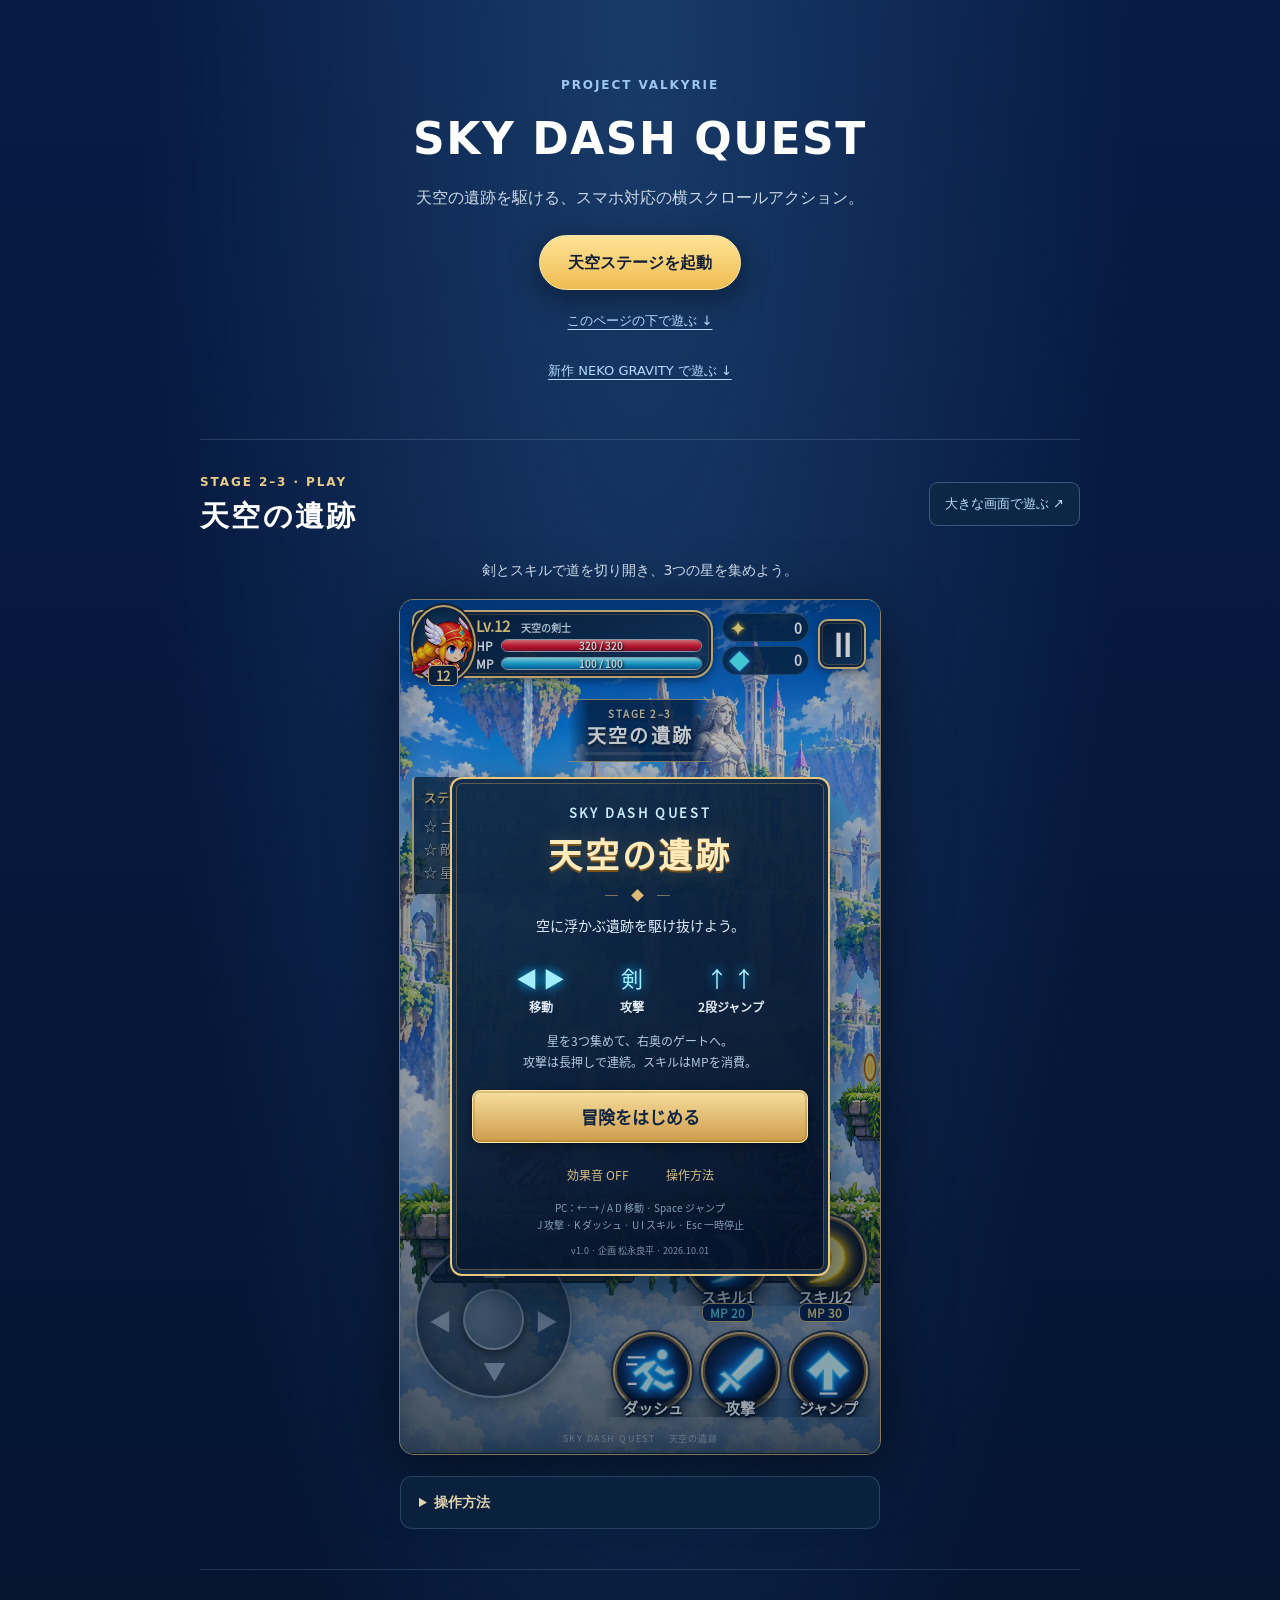
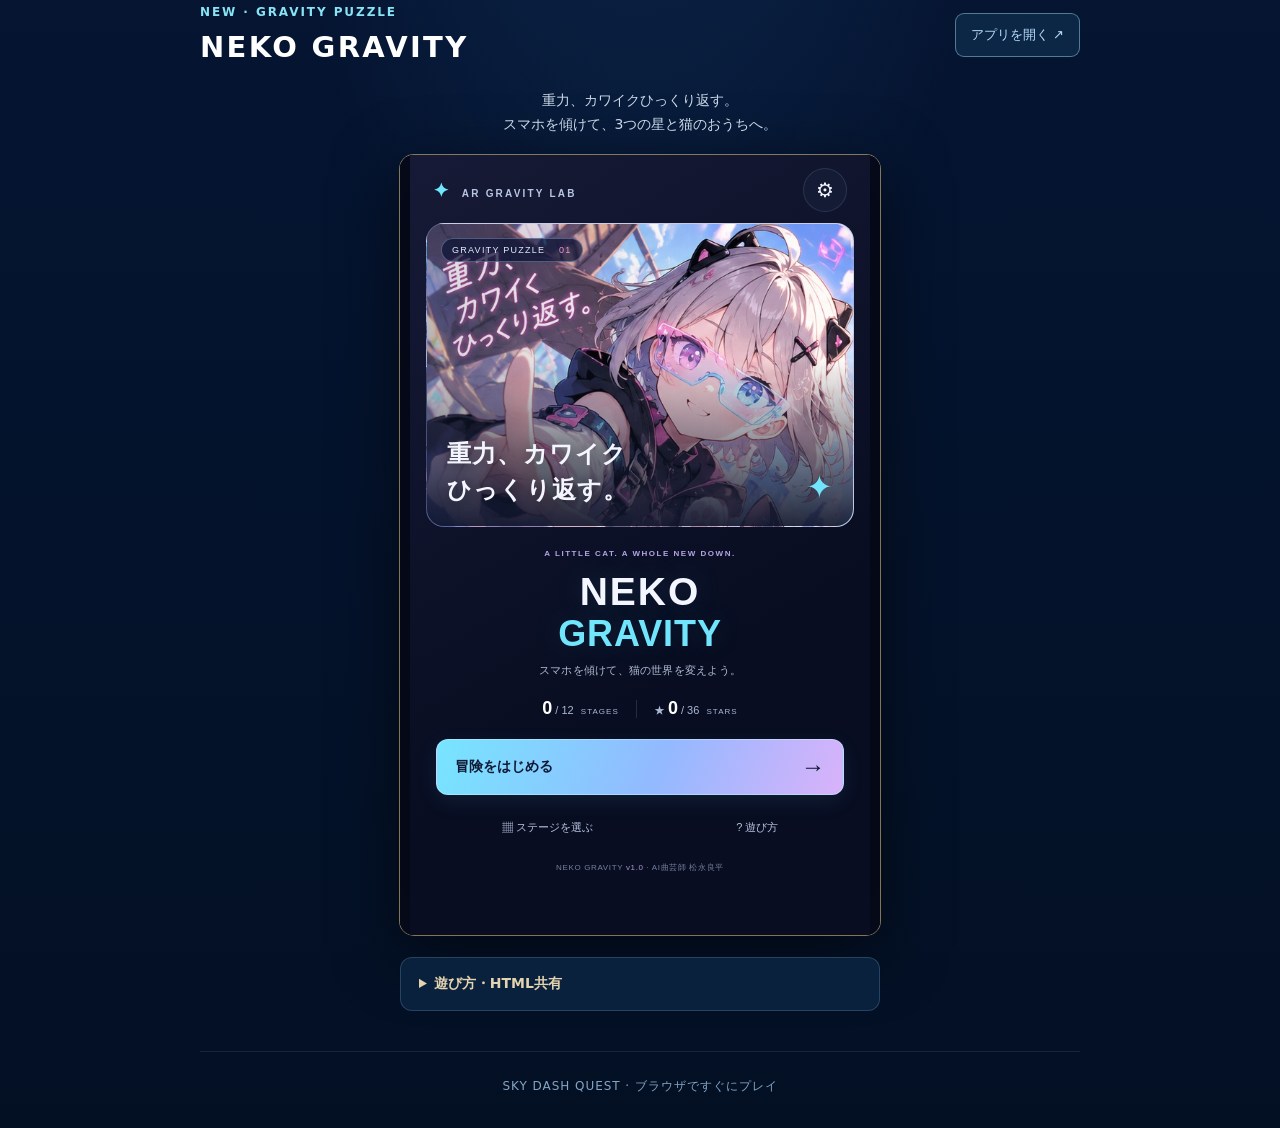
==== index.html @ 2104af35 "Add NEKO GRAVITY mobile puzzle and shareable HTML below Sky Dash Quest" ====
<!doctype html>
<html lang="ja">
<head>
<meta charset="utf-8">
<meta name="viewport" content="width=device-width,initial-scale=1">
<meta name="theme-color" content="#071b45">
<meta name="description" content="天空の遺跡を駆ける、スマホ対応の横スクロールアクション。ページの下でそのまま遊べます。">
<title>Project Valkyrie — SKY DASH QUEST / NEKO GRAVITY</title>
<style>
:root{color-scheme:dark;font-family:system-ui,-apple-system,"Noto Sans JP",sans-serif;color:#fff;background:#031024}
*{box-sizing:border-box}
html{scroll-padding-top:24px}
body{margin:0;min-width:280px;background:radial-gradient(ellipse at 50% 0,#183b68 0,transparent 55%),linear-gradient(#071b45,#031024);line-height:1.7}
main{max-width:920px;margin:0 auto;padding:0 20px}
.intro{text-align:center;max-width:600px;margin:0 auto;padding:70px 0 48px}
small,.eyebrow{color:#9ec7ef;letter-spacing:.16em;font-size:12px;font-weight:700}
h1{font-size:clamp(30px,6vw,44px);line-height:1.2;margin:16px 0 18px;letter-spacing:.035em}
p{color:#cbd9e8;margin:0 0 24px}
.intro p{text-wrap:balance}
a{color:#b8dcff;text-underline-offset:4px}
a:focus-visible,summary:focus-visible{outline:3px solid #fff;outline-offset:5px}
.b{display:inline-flex;align-items:center;justify-content:center;min-height:52px;padding:13px 28px;border:1px solid #ffe6a2;border-radius:999px;background:linear-gradient(#ffe398,#efbc51);color:#111e35;text-decoration:none;font-weight:900;box-shadow:0 8px 30px #0006}
.b:hover{filter:brightness(1.08)}
.sub{display:block;width:fit-content;margin:12px auto 0;padding:8px;font-size:13px}
.play-section{border-top:1px solid #819fbd40;padding:32px 0 40px;scroll-margin-top:12px}
.section-head{display:flex;align-items:center;justify-content:space-between;gap:20px;margin-bottom:22px}
.section-head .eyebrow{margin:0 0 4px;color:#eacb86}
h2{margin:0;font-size:clamp(23px,4vw,29px);letter-spacing:.08em;line-height:1.4}
.open-game{display:inline-flex;align-items:center;justify-content:center;min-height:44px;padding:9px 15px;border:1px solid #739abd70;border-radius:9px;font-size:13px;text-decoration:none;white-space:nowrap;background:#0c2746}
.open-game:hover{background:#153659}
.play-note{font-size:14px;text-align:center;margin-bottom:18px}
.game-frame{width:min(100%,480px);aspect-ratio:9/16;margin:0 auto;overflow:hidden;border-radius:14px;box-shadow:0 0 0 1px #d2b77a9e,0 16px 65px #0008;background:#031529}
iframe{display:block;border:0;width:100%;height:100%}
.instructions{max-width:480px;margin:22px auto 0;border:1px solid #587b9b60;border-radius:12px;background:#0a213d}
summary{padding:14px 18px;cursor:pointer;font-weight:700;font-size:14px;color:#e3d3af}
.instructions dl{margin:0;padding:0 18px 16px;display:grid;grid-template-columns:80px 1fr;gap:9px 12px;font-size:13px}
.instructions dt{color:#e4edf7;font-weight:700}
.instructions dd{margin:0;color:#b7cce2}
footer{text-align:center;border-top:1px solid #819fbd26;padding:24px 0 32px;color:#86a5c3;font-size:12px;letter-spacing:.08em}
@media(max-width:480px){main{padding:0 16px}.intro{padding:46px 0 34px}.intro p{font-size:14px}.section-head{gap:12px;align-items:flex-start}.open-game{font-size:12px;padding:8px 10px}.play-note{font-size:12px}.play-section{padding-top:26px}.game-frame{border-radius:10px}}
@media(orientation:landscape) and (max-height:600px) and (min-width:600px){.game-frame{width:min(100%,calc((100svh - 32px)*16/9));aspect-ratio:16/9}}
.neko-frame{height:780px;aspect-ratio:auto}.neko-link{background:linear-gradient(110deg,#8de8fa,#dab4f1);border-color:#d2d0f6;color:#10283a}.neko-note{max-width:500px;margin:0 auto 18px;text-align:center;font-size:14px}.neko-section .eyebrow{color:#88e4f4}.neko-section .open-game{border-color:#9acfda80}
</style>
</head>
<body>
<main>
  <header class="intro">
    <small>PROJECT VALKYRIE</small>
    <h1>SKY DASH QUEST</h1>
    <p>天空の遺跡を駆ける、スマホ対応の横スクロールアクション。</p>
    <a class="b" href="./sky-dash-quest/">天空ステージを起動</a>
    <a class="sub" href="#tenku-game">このページの下で遊ぶ ↓</a>
    <a class="sub" href="#neko-gravity">新作 NEKO GRAVITY で遊ぶ ↓</a>
  </header>

  <section class="play-section" id="tenku-game" aria-labelledby="stage-title">
    <div class="section-head">
      <div><p class="eyebrow">STAGE 2–3 · PLAY</p><h2 id="stage-title">天空の遺跡</h2></div>
      <a class="open-game" href="./game.html">大きな画面で遊ぶ ↗</a>
    </div>
    <p class="play-note">剣とスキルで道を切り開き、3つの星を集めよう。</p>
    <div class="game-frame">
      <iframe src="./game.html" title="SKY DASH QUEST 天空の遺跡 — ゲーム画面" loading="lazy" allow="fullscreen" allowfullscreen></iframe>
    </div>
    <details class="instructions">
      <summary>操作方法</summary>
      <dl>
        <dt>スマホ</dt><dd>左のパッドで移動。右のボタンで攻撃・ジャンプ・ダッシュ・スキル。</dd>
        <dt>パソコン</dt><dd>← → / A・D：移動、Space：ジャンプ、J：攻撃、K：ダッシュ、U・I：スキル、Esc：一時停止。</dd>
        <dt>ヒント</dt><dd>空中でもう一度ジャンプすると2段ジャンプ。攻撃は長押しで連続攻撃。</dd>
      </dl>
    </details>
  </section>

  <section class="play-section neko-section" id="neko-gravity" aria-labelledby="neko-title">
    <div class="section-head">
      <div><p class="eyebrow">NEW · GRAVITY PUZZLE</p><h2 id="neko-title">NEKO GRAVITY</h2></div>
      <a class="open-game" href="./neko-gravity/">アプリを開く ↗</a>
    </div>
    <p class="neko-note">重力、カワイクひっくり返す。<br>スマホを傾けて、3つの星と猫のおうちへ。</p>
    <div class="game-frame neko-frame">
      <iframe src="./neko-gravity/" title="NEKO GRAVITY — 猫の重力パズル" loading="lazy" allow="accelerometer; gyroscope; fullscreen" allowfullscreen></iframe>
    </div>
    <details class="instructions">
      <summary>遊び方・HTML共有</summary>
      <dl>
        <dt>スマホ</dt><dd>矢印ボタンかスワイプで重力を変更。「傾き OFF」をタップすると傾き操作も使えます。</dd>
        <dt>ゲーム</dt><dd>星3つを集めて金色のおうちへ。12ステージ。途中で重力が90°変わるパネル、トゲ、押せる箱があります。</dd>
        <dt>共有</dt><dd><a href="./neko-gravity/">ゲームのURL</a>を送るか、<a href="./neko-gravity/index.html" download="NEKO_GRAVITY_v1.0.html">1ファイルのHTMLを保存</a>してください。</dd>
      </dl>
    </details>
  </section>
  <footer>SKY DASH QUEST · ブラウザですぐにプレイ</footer>
</main>
</body>
</html>
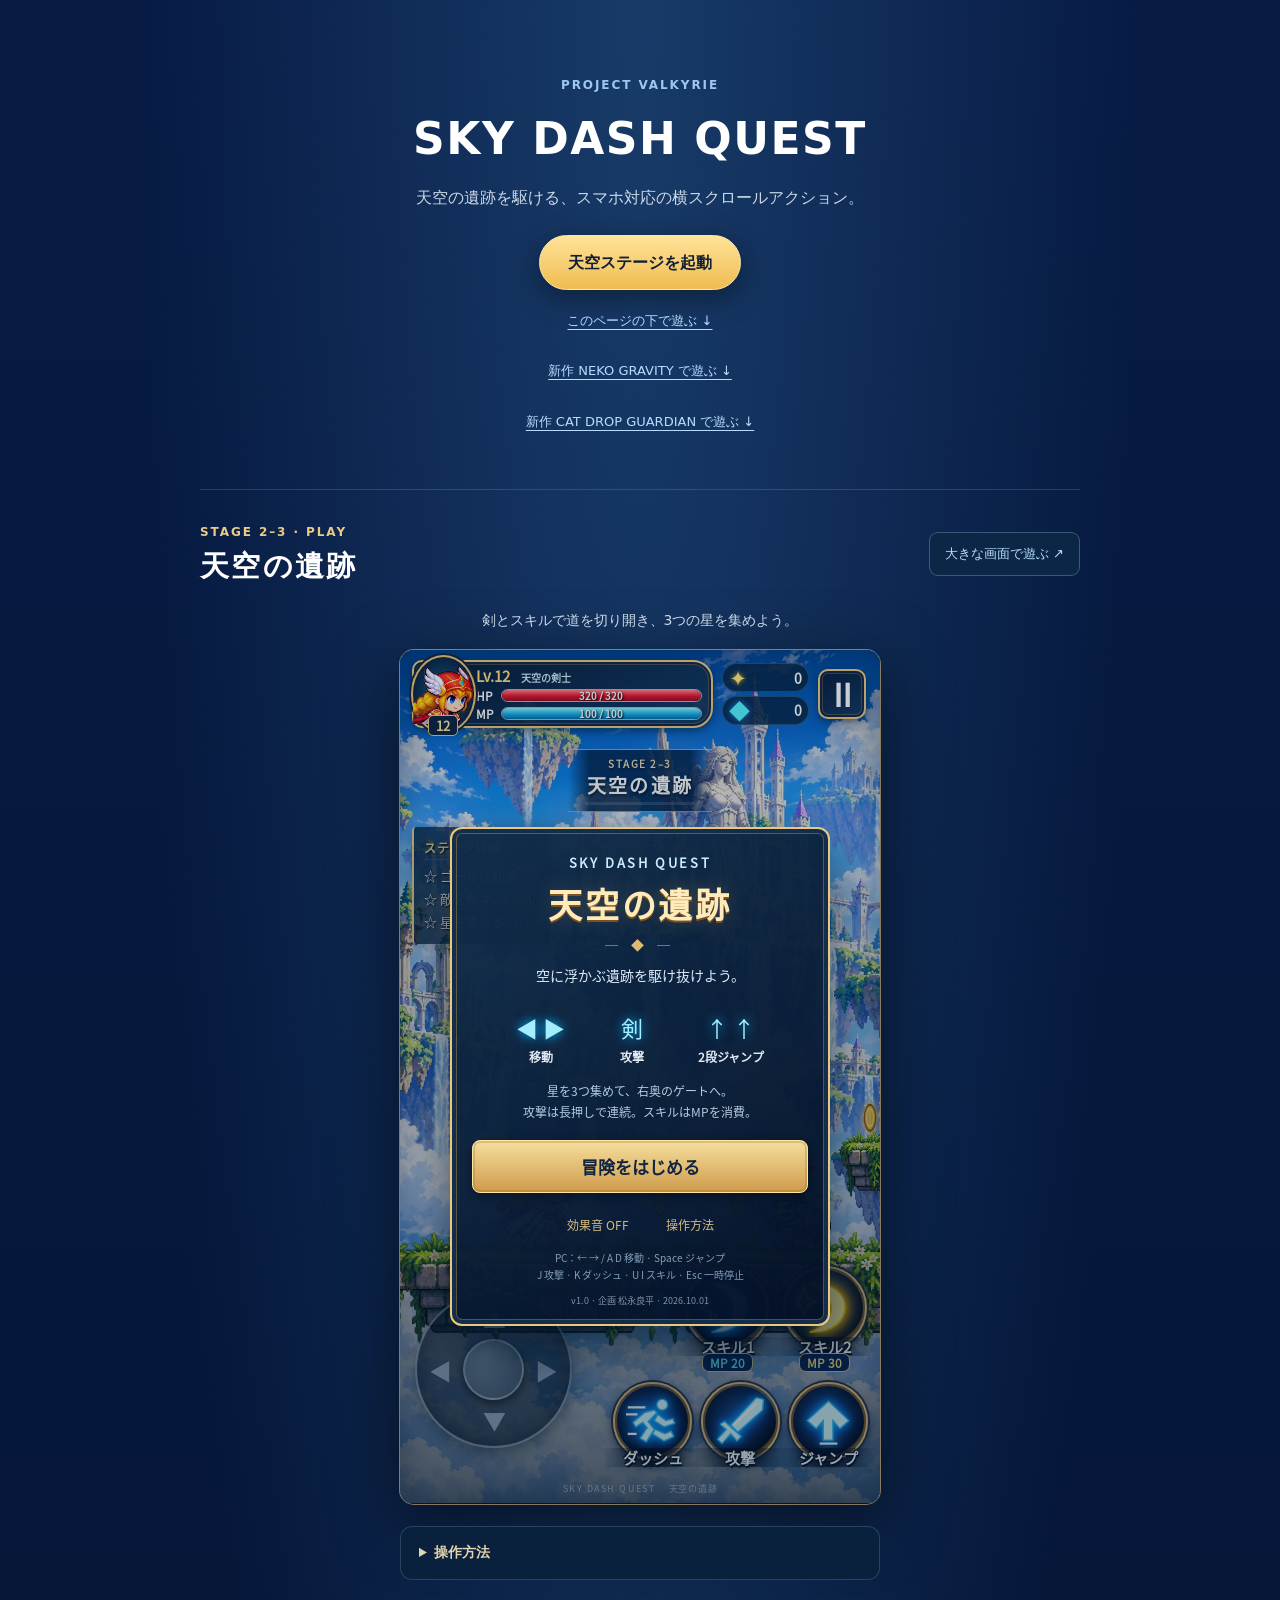
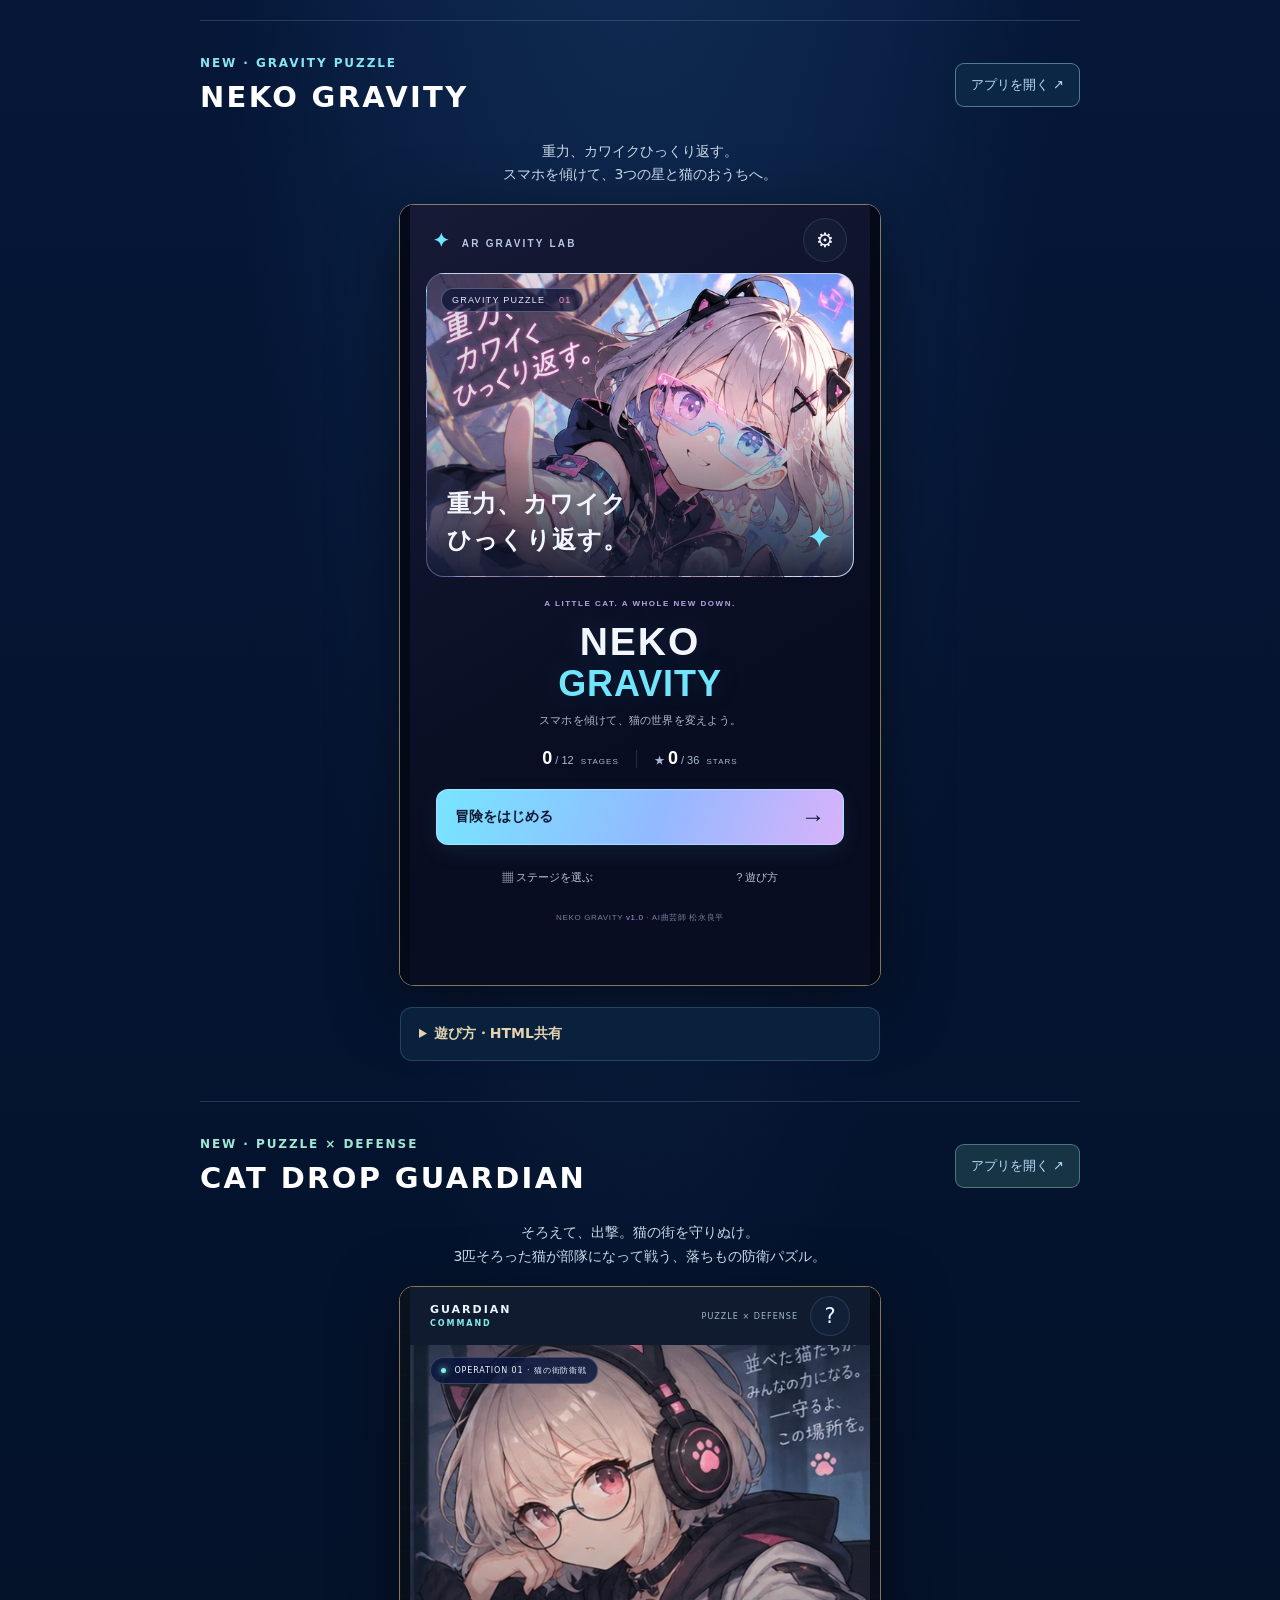
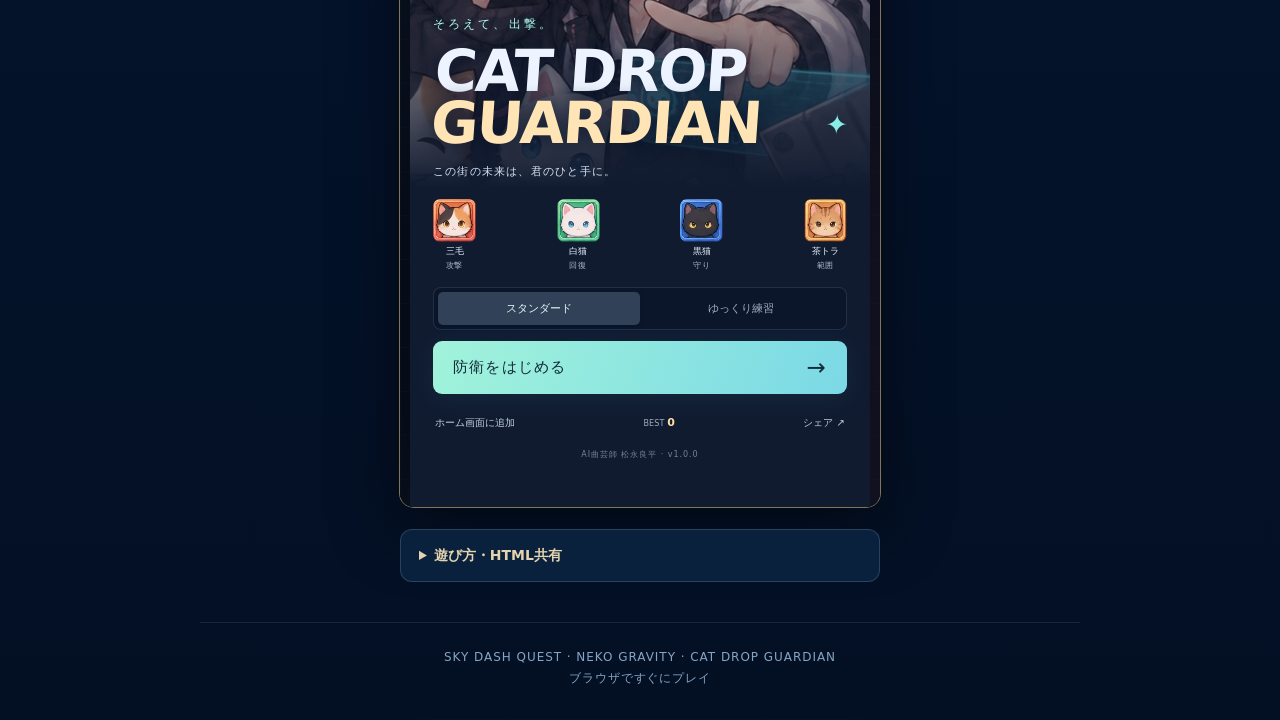
==== commit 20575273: "Add CAT DROP GUARDIAN mobile puzzle defense game and portable HTML" ====
--- a/index.html
+++ b/index.html
@@ -5,7 +5,7 @@
 <meta name="viewport" content="width=device-width,initial-scale=1">
 <meta name="theme-color" content="#071b45">
 <meta name="description" content="天空の遺跡を駆ける、スマホ対応の横スクロールアクション。ページの下でそのまま遊べます。">
-<title>Project Valkyrie — SKY DASH QUEST / NEKO GRAVITY</title>
+<title>Project Valkyrie — SKY DASH QUEST / NEKO GRAVITY / CAT DROP GUARDIAN</title>
 <style>
 :root{color-scheme:dark;font-family:system-ui,-apple-system,"Noto Sans JP",sans-serif;color:#fff;background:#031024}
 *{box-sizing:border-box}
@@ -40,6 +40,7 @@
 @media(max-width:480px){main{padding:0 16px}.intro{padding:46px 0 34px}.intro p{font-size:14px}.section-head{gap:12px;align-items:flex-start}.open-game{font-size:12px;padding:8px 10px}.play-note{font-size:12px}.play-section{padding-top:26px}.game-frame{border-radius:10px}}
 @media(orientation:landscape) and (max-height:600px) and (min-width:600px){.game-frame{width:min(100%,calc((100svh - 32px)*16/9));aspect-ratio:16/9}}
 .neko-frame{height:780px;aspect-ratio:auto}.neko-link{background:linear-gradient(110deg,#8de8fa,#dab4f1);border-color:#d2d0f6;color:#10283a}.neko-note{max-width:500px;margin:0 auto 18px;text-align:center;font-size:14px}.neko-section .eyebrow{color:#88e4f4}.neko-section .open-game{border-color:#9acfda80}
+.catdrop-frame{height:820px;aspect-ratio:auto;background:#101b30;border-color:#a1e9d5}.catdrop-section .eyebrow{color:#a1e9d5}.catdrop-section .open-game{border-color:#a1e9d560;background:#173445}
 </style>
 </head>
 <body>
@@ -51,6 +52,7 @@
     <a class="b" href="./sky-dash-quest/">天空ステージを起動</a>
     <a class="sub" href="#tenku-game">このページの下で遊ぶ ↓</a>
     <a class="sub" href="#neko-gravity">新作 NEKO GRAVITY で遊ぶ ↓</a>
+    <a class="sub" href="#cat-drop-guardian">新作 CAT DROP GUARDIAN で遊ぶ ↓</a>
   </header>
 
   <section class="play-section" id="tenku-game" aria-labelledby="stage-title">
@@ -90,7 +92,26 @@
       </dl>
     </details>
   </section>
-  <footer>SKY DASH QUEST · ブラウザですぐにプレイ</footer>
+  <section class="play-section catdrop-section" id="cat-drop-guardian" aria-labelledby="catdrop-title">
+    <div class="section-head">
+      <div><p class="eyebrow">NEW · PUZZLE × DEFENSE</p><h2 id="catdrop-title">CAT DROP GUARDIAN</h2></div>
+      <a class="open-game" href="./cat-drop-guardian/">アプリを開く ↗</a>
+    </div>
+    <p class="neko-note">そろえて、出撃。猫の街を守りぬけ。<br>3匹そろった猫が部隊になって戦う、落ちもの防衛パズル。</p>
+    <div class="game-frame catdrop-frame">
+      <iframe src="./cat-drop-guardian/" title="CAT DROP GUARDIAN — 落ちものパズルと猫防衛" loading="lazy" allow="fullscreen; web-share" allowfullscreen></iframe>
+    </div>
+    <details class="instructions">
+      <summary>遊び方・HTML共有</summary>
+      <dl>
+        <dt>操作</dt><dd>左右で移動、回転で並び替え、「落とす」で着地。同じ猫を縦・横に3匹そろえると自動出撃します。</dd>
+        <dt>猫の役割</dt><dd>三毛猫＝攻撃、白猫＝回復、黒猫＝シールド、茶トラ＝範囲攻撃。ヘッドホンの少女司令官と5ウェーブを守ろう。</dd>
+        <dt>スキル</dt><dd>SP 100で「全員、出撃！」。敵全体へダメージ、城を回復し、盤面の下2段からも猫を出撃させます。</dd>
+        <dt>共有</dt><dd><a href="./cat-drop-guardian/">ゲームのURL</a>を送るか、<a href="./cat-drop-guardian/CAT_DROP_GUARDIAN_v1.0.html" download="CAT_DROP_GUARDIAN_v1.0.html">1ファイルのHTMLを保存</a>してください。</dd>
+      </dl>
+    </details>
+  </section>
+  <footer>SKY DASH QUEST · NEKO GRAVITY · CAT DROP GUARDIAN<br>ブラウザですぐにプレイ</footer>
 </main>
 </body>
 </html>
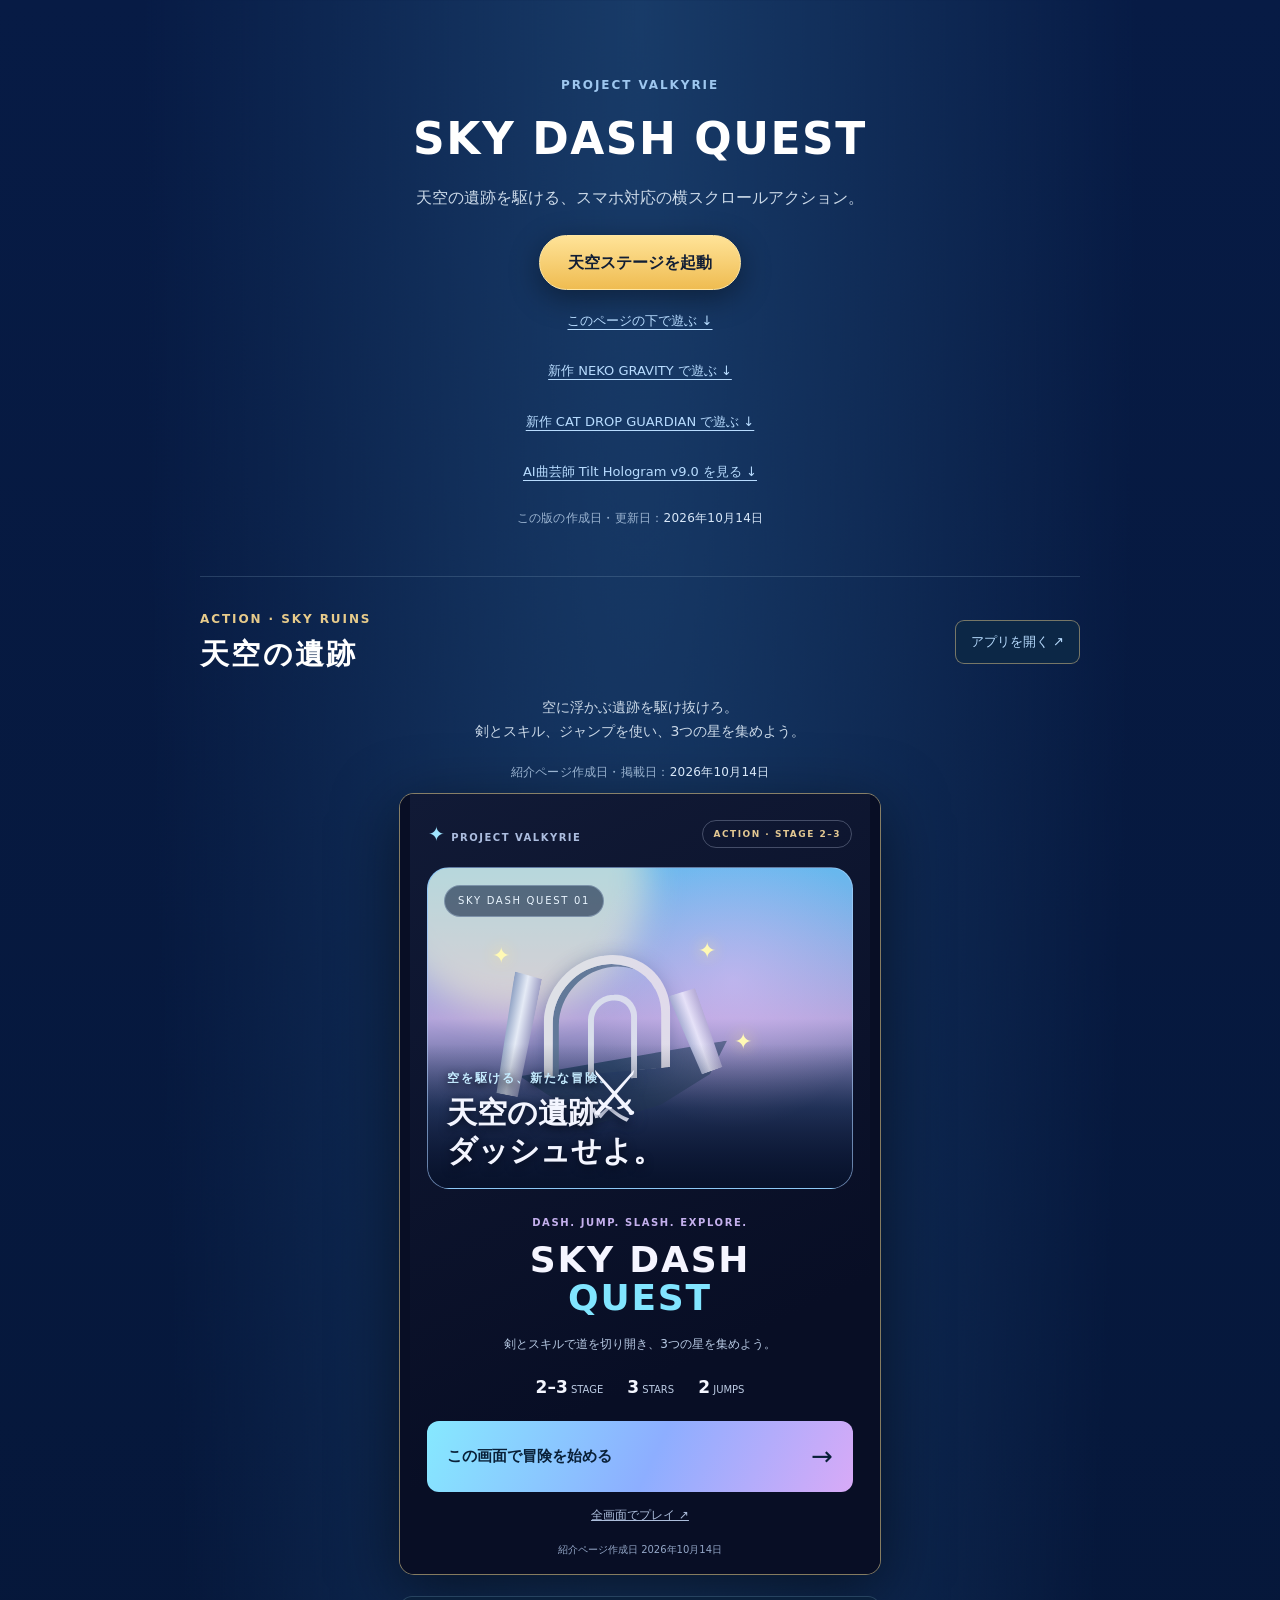
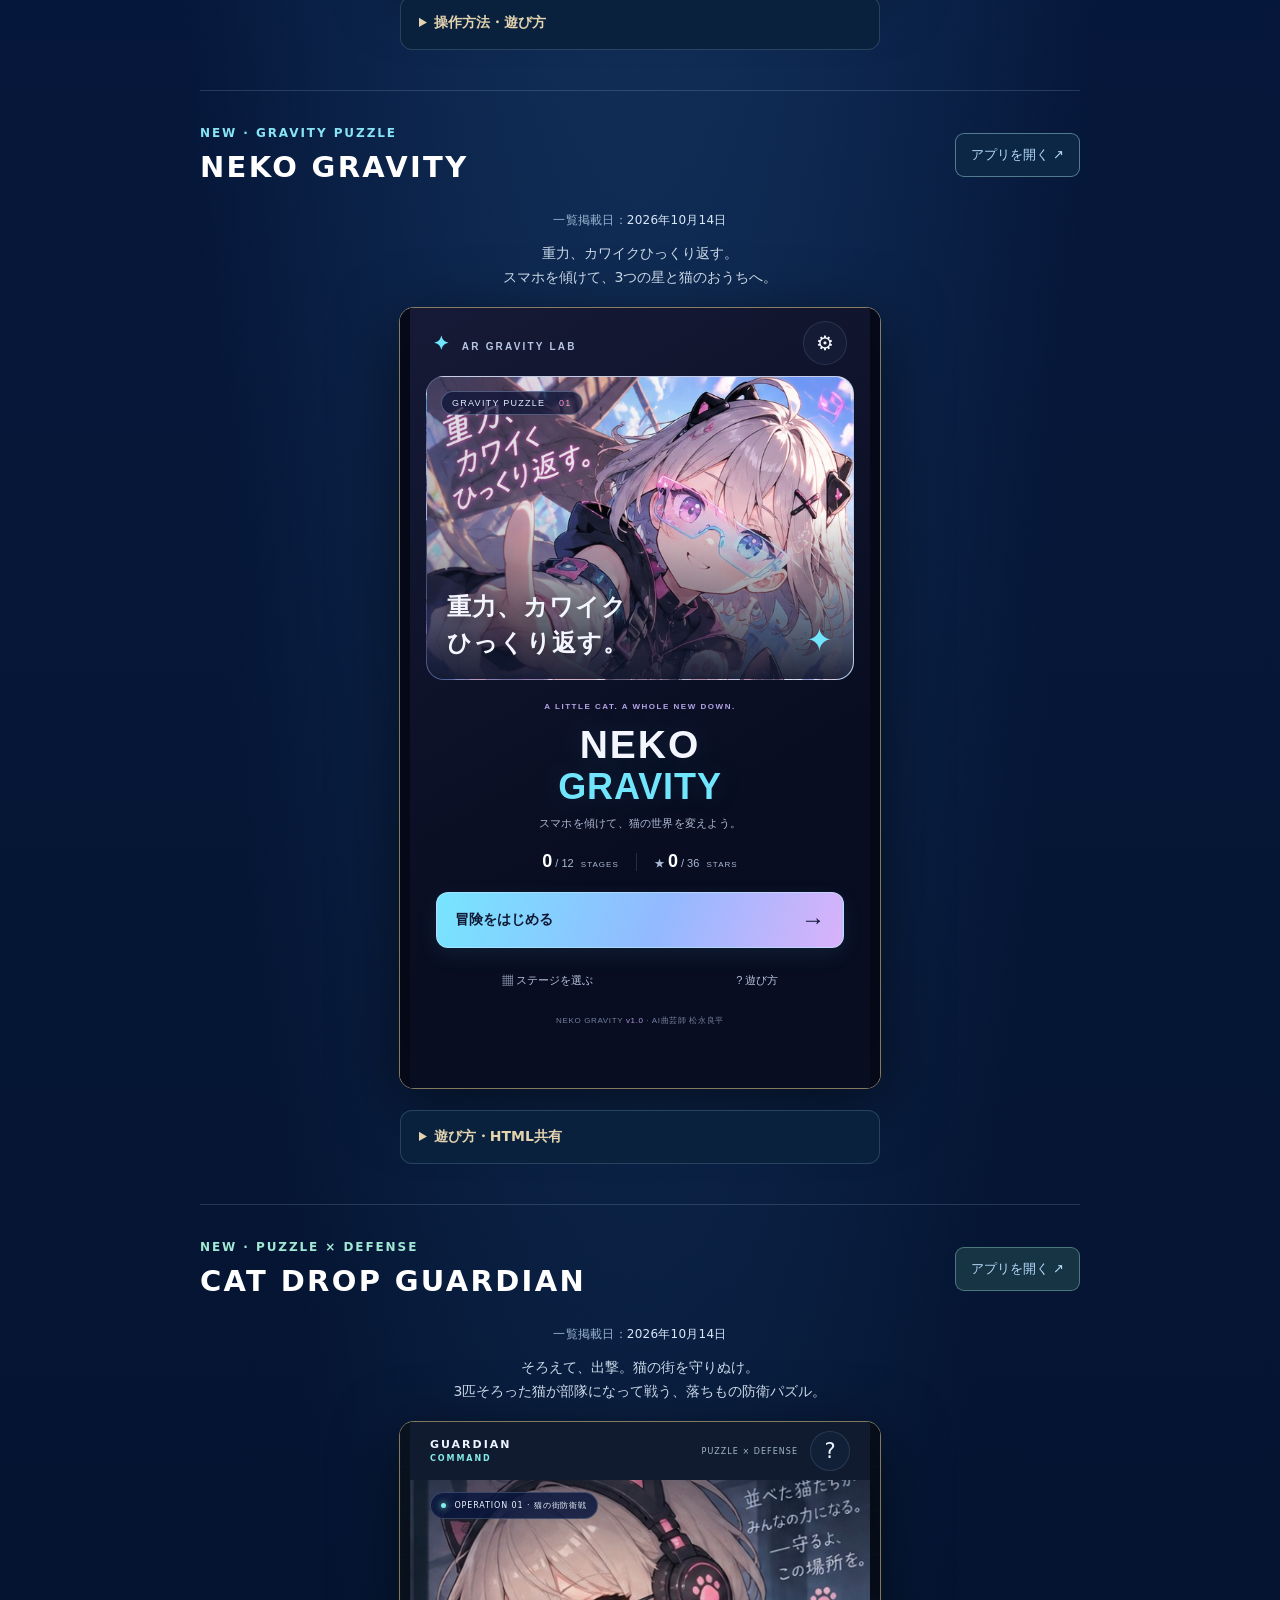
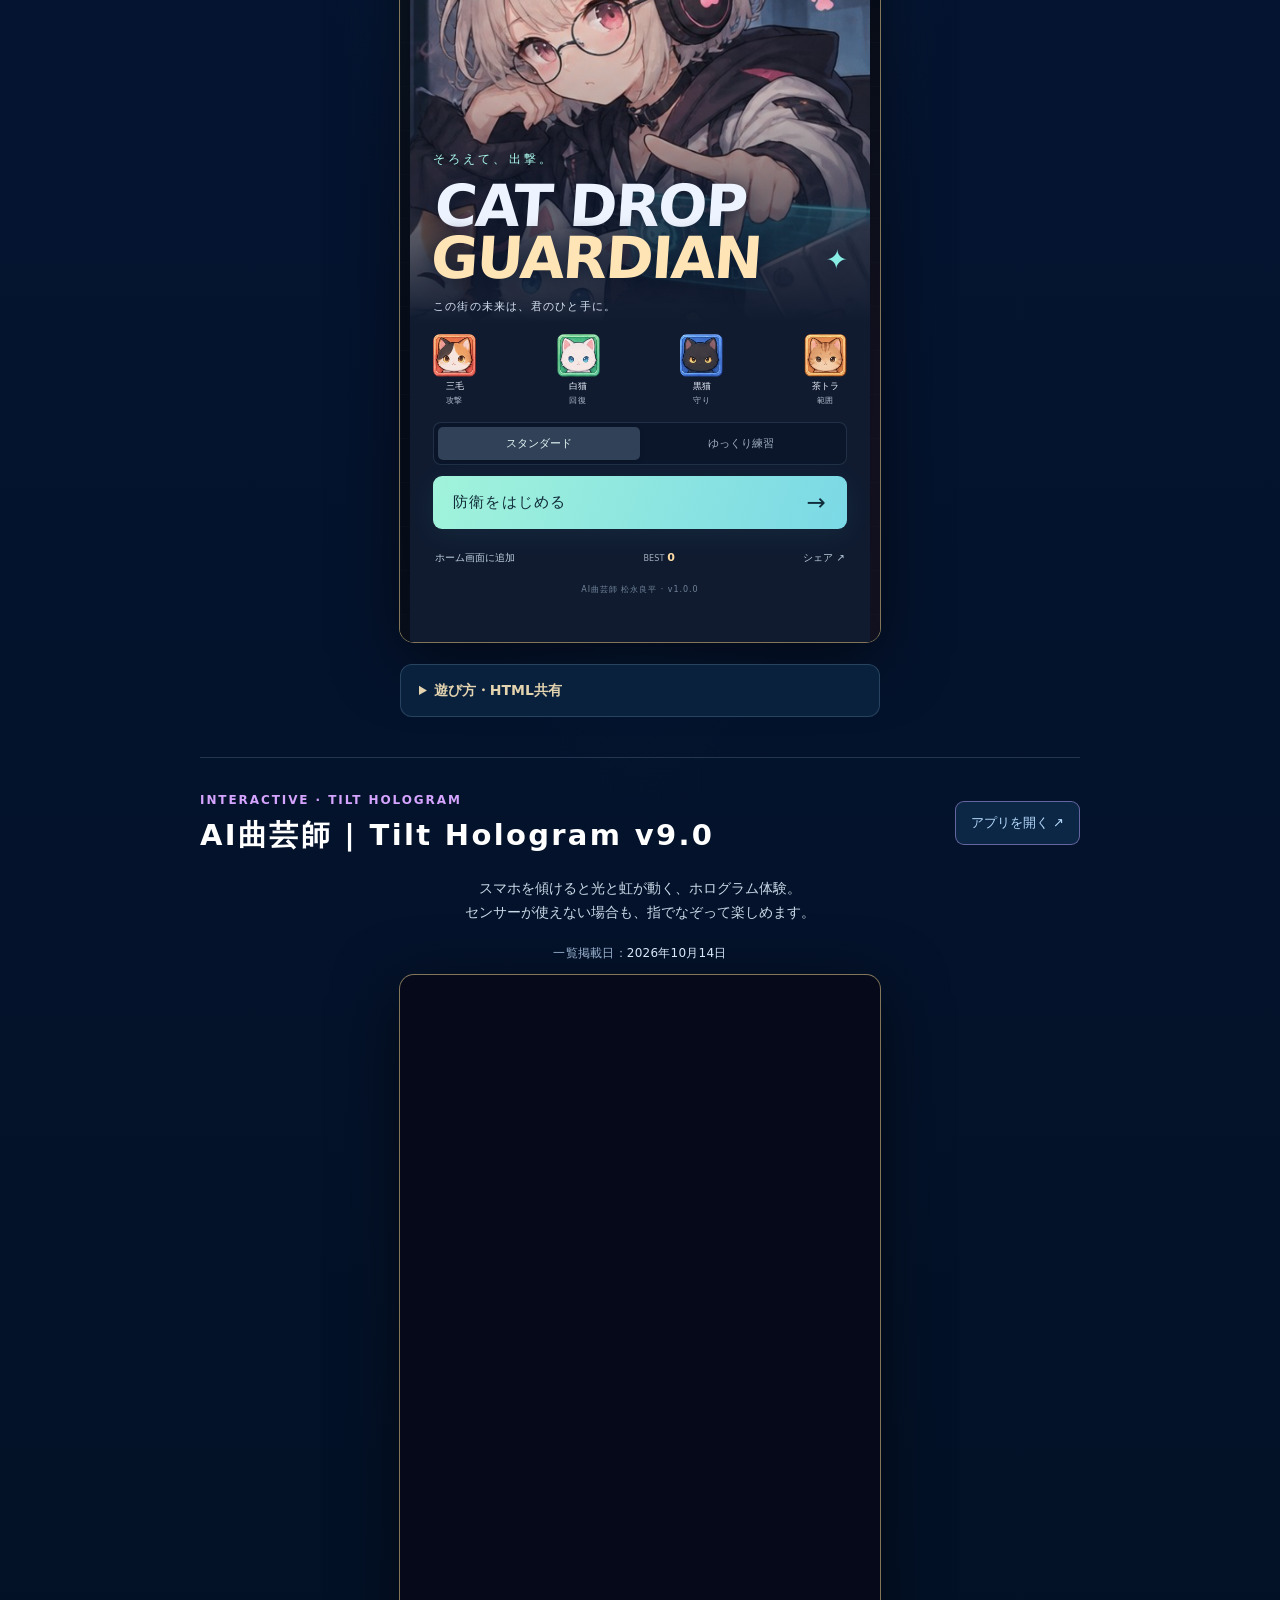
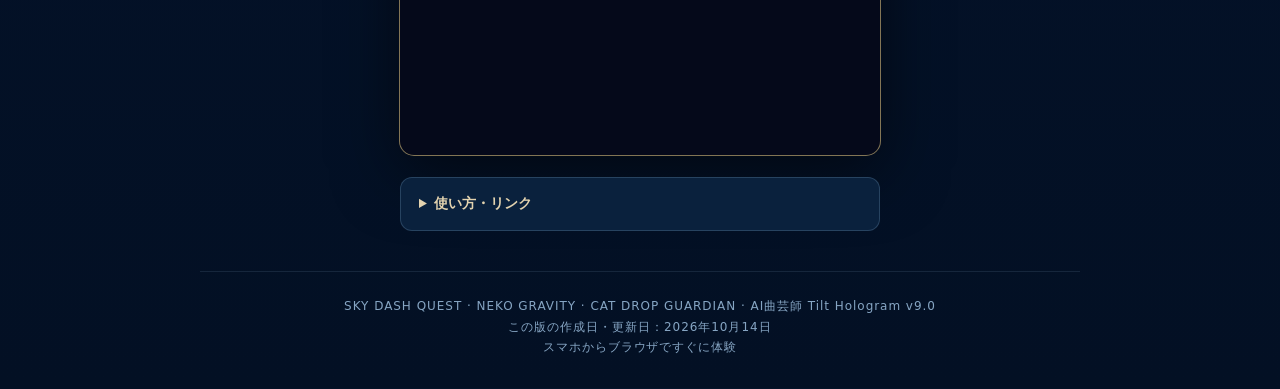
==== commit 3f63b776: "feat(waru): showcase hologram, sky intro card and publication dates" ====
--- a/index.html
+++ b/index.html
@@ -4,8 +4,8 @@
 <meta charset="utf-8">
 <meta name="viewport" content="width=device-width,initial-scale=1">
 <meta name="theme-color" content="#071b45">
-<meta name="description" content="天空の遺跡を駆ける、スマホ対応の横スクロールアクション。ページの下でそのまま遊べます。">
-<title>Project Valkyrie — SKY DASH QUEST / NEKO GRAVITY / CAT DROP GUARDIAN</title>
+<meta name="description" content="スマホで遊べるゲーム＆体験作品集。天空の遺跡・NEKO GRAVITY・CAT DROP GUARDIAN・AI曲芸師 Tilt Hologram v9.0。">
+<title>AI曲芸師 ゲーム＆体験作品集｜SKY DASH QUEST・NEKO GRAVITY・CAT DROP GUARDIAN・Tilt Hologram</title>
 <style>
 :root{color-scheme:dark;font-family:system-ui,-apple-system,"Noto Sans JP",sans-serif;color:#fff;background:#031024}
 *{box-sizing:border-box}
@@ -41,6 +41,10 @@
 @media(orientation:landscape) and (max-height:600px) and (min-width:600px){.game-frame{width:min(100%,calc((100svh - 32px)*16/9));aspect-ratio:16/9}}
 .neko-frame{height:780px;aspect-ratio:auto}.neko-link{background:linear-gradient(110deg,#8de8fa,#dab4f1);border-color:#d2d0f6;color:#10283a}.neko-note{max-width:500px;margin:0 auto 18px;text-align:center;font-size:14px}.neko-section .eyebrow{color:#88e4f4}.neko-section .open-game{border-color:#9acfda80}
 .catdrop-frame{height:820px;aspect-ratio:auto;background:#101b30;border-color:#a1e9d5}.catdrop-section .eyebrow{color:#a1e9d5}.catdrop-section .open-game{border-color:#a1e9d560;background:#173445}
+.sky-section .eyebrow{color:#e7cb8b}.sky-frame{height:780px;aspect-ratio:auto;background:#10172e}.sky-section .open-game{border-color:#dec48782}
+.holo-section .eyebrow{color:#d5a4ff}.holo-frame{height:780px;aspect-ratio:auto;background:#05091a}.holo-section .open-game{border-color:#bda4fc80}
+.publish-date,.page-date{color:#9ab3d0;font-size:12px;letter-spacing:.02em}.publish-date{text-align:center;margin:0 auto 12px}.page-date{margin:17px auto 0;font-size:12px}.publish-date time,.page-date time{color:#d9e8f9}
+@media(max-width:480px){.sky-frame,.holo-frame,.neko-frame,.catdrop-frame{width:100%}.publish-date{font-size:11px}.page-date{font-size:11px}}
 </style>
 </head>
 <body>
@@ -53,23 +57,26 @@
     <a class="sub" href="#tenku-game">このページの下で遊ぶ ↓</a>
     <a class="sub" href="#neko-gravity">新作 NEKO GRAVITY で遊ぶ ↓</a>
     <a class="sub" href="#cat-drop-guardian">新作 CAT DROP GUARDIAN で遊ぶ ↓</a>
+    <a class="sub" href="#tilt-hologram">AI曲芸師 Tilt Hologram v9.0 を見る ↓</a>
+    <p class="page-date">この版の作成日・更新日：<time datetime="2026-10-14">2026年10月14日</time></p>
   </header>
 
-  <section class="play-section" id="tenku-game" aria-labelledby="stage-title">
+  <section class="play-section sky-section" id="tenku-game" aria-labelledby="stage-title">
     <div class="section-head">
-      <div><p class="eyebrow">STAGE 2–3 · PLAY</p><h2 id="stage-title">天空の遺跡</h2></div>
-      <a class="open-game" href="./game.html">大きな画面で遊ぶ ↗</a>
+      <div><p class="eyebrow">ACTION · SKY RUINS</p><h2 id="stage-title">天空の遺跡</h2></div>
+      <a class="open-game" href="./game.html">アプリを開く ↗</a>
     </div>
-    <p class="play-note">剣とスキルで道を切り開き、3つの星を集めよう。</p>
-    <div class="game-frame">
-      <iframe src="./game.html" title="SKY DASH QUEST 天空の遺跡 — ゲーム画面" loading="lazy" allow="fullscreen" allowfullscreen></iframe>
+    <p class="play-note">空に浮かぶ遺跡を駆け抜けろ。<br>剣とスキル、ジャンプを使い、3つの星を集めよう。</p>
+    <p class="publish-date">紹介ページ作成日・掲載日：<time datetime="2026-10-14">2026年10月14日</time></p>
+    <div class="game-frame sky-frame">
+      <iframe src="./sky-dash-quest/preview.html" title="SKY DASH QUEST — 天空の遺跡 紹介とゲーム起動" loading="lazy" allow="fullscreen" allowfullscreen></iframe>
     </div>
     <details class="instructions">
-      <summary>操作方法</summary>
+      <summary>操作方法・遊び方</summary>
       <dl>
-        <dt>スマホ</dt><dd>左のパッドで移動。右のボタンで攻撃・ジャンプ・ダッシュ・スキル。</dd>
+        <dt>スマホ</dt><dd>紹介画面から「冒険を始める」をタップ。左のパッドで移動、右のボタンで攻撃・ジャンプ・ダッシュ・スキル。</dd>
         <dt>パソコン</dt><dd>← → / A・D：移動、Space：ジャンプ、J：攻撃、K：ダッシュ、U・I：スキル、Esc：一時停止。</dd>
-        <dt>ヒント</dt><dd>空中でもう一度ジャンプすると2段ジャンプ。攻撃は長押しで連続攻撃。</dd>
+        <dt>ヒント</dt><dd>2段ジャンプや長押し連続攻撃を活用。<a href="./game.html">ゲーム単独でも開けます</a>。</dd>
       </dl>
     </details>
   </section>
@@ -79,6 +86,7 @@
       <div><p class="eyebrow">NEW · GRAVITY PUZZLE</p><h2 id="neko-title">NEKO GRAVITY</h2></div>
       <a class="open-game" href="./neko-gravity/">アプリを開く ↗</a>
     </div>
+    <p class="publish-date">一覧掲載日：<time datetime="2026-10-14">2026年10月14日</time></p>
     <p class="neko-note">重力、カワイクひっくり返す。<br>スマホを傾けて、3つの星と猫のおうちへ。</p>
     <div class="game-frame neko-frame">
       <iframe src="./neko-gravity/" title="NEKO GRAVITY — 猫の重力パズル" loading="lazy" allow="accelerometer; gyroscope; fullscreen" allowfullscreen></iframe>
@@ -97,6 +105,7 @@
       <div><p class="eyebrow">NEW · PUZZLE × DEFENSE</p><h2 id="catdrop-title">CAT DROP GUARDIAN</h2></div>
       <a class="open-game" href="./cat-drop-guardian/">アプリを開く ↗</a>
     </div>
+    <p class="publish-date">一覧掲載日：<time datetime="2026-10-14">2026年10月14日</time></p>
     <p class="neko-note">そろえて、出撃。猫の街を守りぬけ。<br>3匹そろった猫が部隊になって戦う、落ちもの防衛パズル。</p>
     <div class="game-frame catdrop-frame">
       <iframe src="./cat-drop-guardian/" title="CAT DROP GUARDIAN — 落ちものパズルと猫防衛" loading="lazy" allow="fullscreen; web-share" allowfullscreen></iframe>
@@ -111,7 +120,26 @@
       </dl>
     </details>
   </section>
-  <footer>SKY DASH QUEST · NEKO GRAVITY · CAT DROP GUARDIAN<br>ブラウザですぐにプレイ</footer>
+  <section class="play-section holo-section" id="tilt-hologram" aria-labelledby="holo-title">
+    <div class="section-head">
+      <div><p class="eyebrow">INTERACTIVE · TILT HOLOGRAM</p><h2 id="holo-title">AI曲芸師 | Tilt Hologram v9.0</h2></div>
+      <a class="open-game" href="https://layetylor-efc.github.io/ai-kyokugeishi-hologram1/" target="_blank" rel="noopener noreferrer">アプリを開く ↗</a>
+    </div>
+    <p class="neko-note">スマホを傾けると光と虹が動く、ホログラム体験。<br>センサーが使えない場合も、指でなぞって楽しめます。</p>
+    <p class="publish-date">一覧掲載日：<time datetime="2026-10-14">2026年10月14日</time></p>
+    <div class="game-frame holo-frame">
+      <iframe src="https://layetylor-efc.github.io/ai-kyokugeishi-hologram1/" title="AI曲芸師 Tilt Hologram v9.0 体験画面" loading="lazy" allow="accelerometer; gyroscope; magnetometer; fullscreen" allowfullscreen></iframe>
+    </div>
+    <details class="instructions">
+      <summary>使い方・リンク</summary>
+      <dl>
+        <dt>スマホ</dt><dd>「センサーON」を選んで端末を傾けると光が変化します。権限が必要な端末では許可してください。</dd>
+        <dt>指操作</dt><dd>センサーOFFでも、画像の上で指を動かすとホログラム表現を確認できます。</dd>
+        <dt>ヒント</dt><dd>埋め込みで傾きが反応しない場合は、<a href="https://layetylor-efc.github.io/ai-kyokugeishi-hologram1/" target="_blank" rel="noopener noreferrer">アプリを直接開く</a>と操作できます。</dd>
+      </dl>
+    </details>
+  </section>
+  <footer>SKY DASH QUEST · NEKO GRAVITY · CAT DROP GUARDIAN · AI曲芸師 Tilt Hologram v9.0<br>この版の作成日・更新日：<time datetime="2026-10-14">2026年10月14日</time><br>スマホからブラウザですぐに体験</footer>
 </main>
 </body>
 </html>
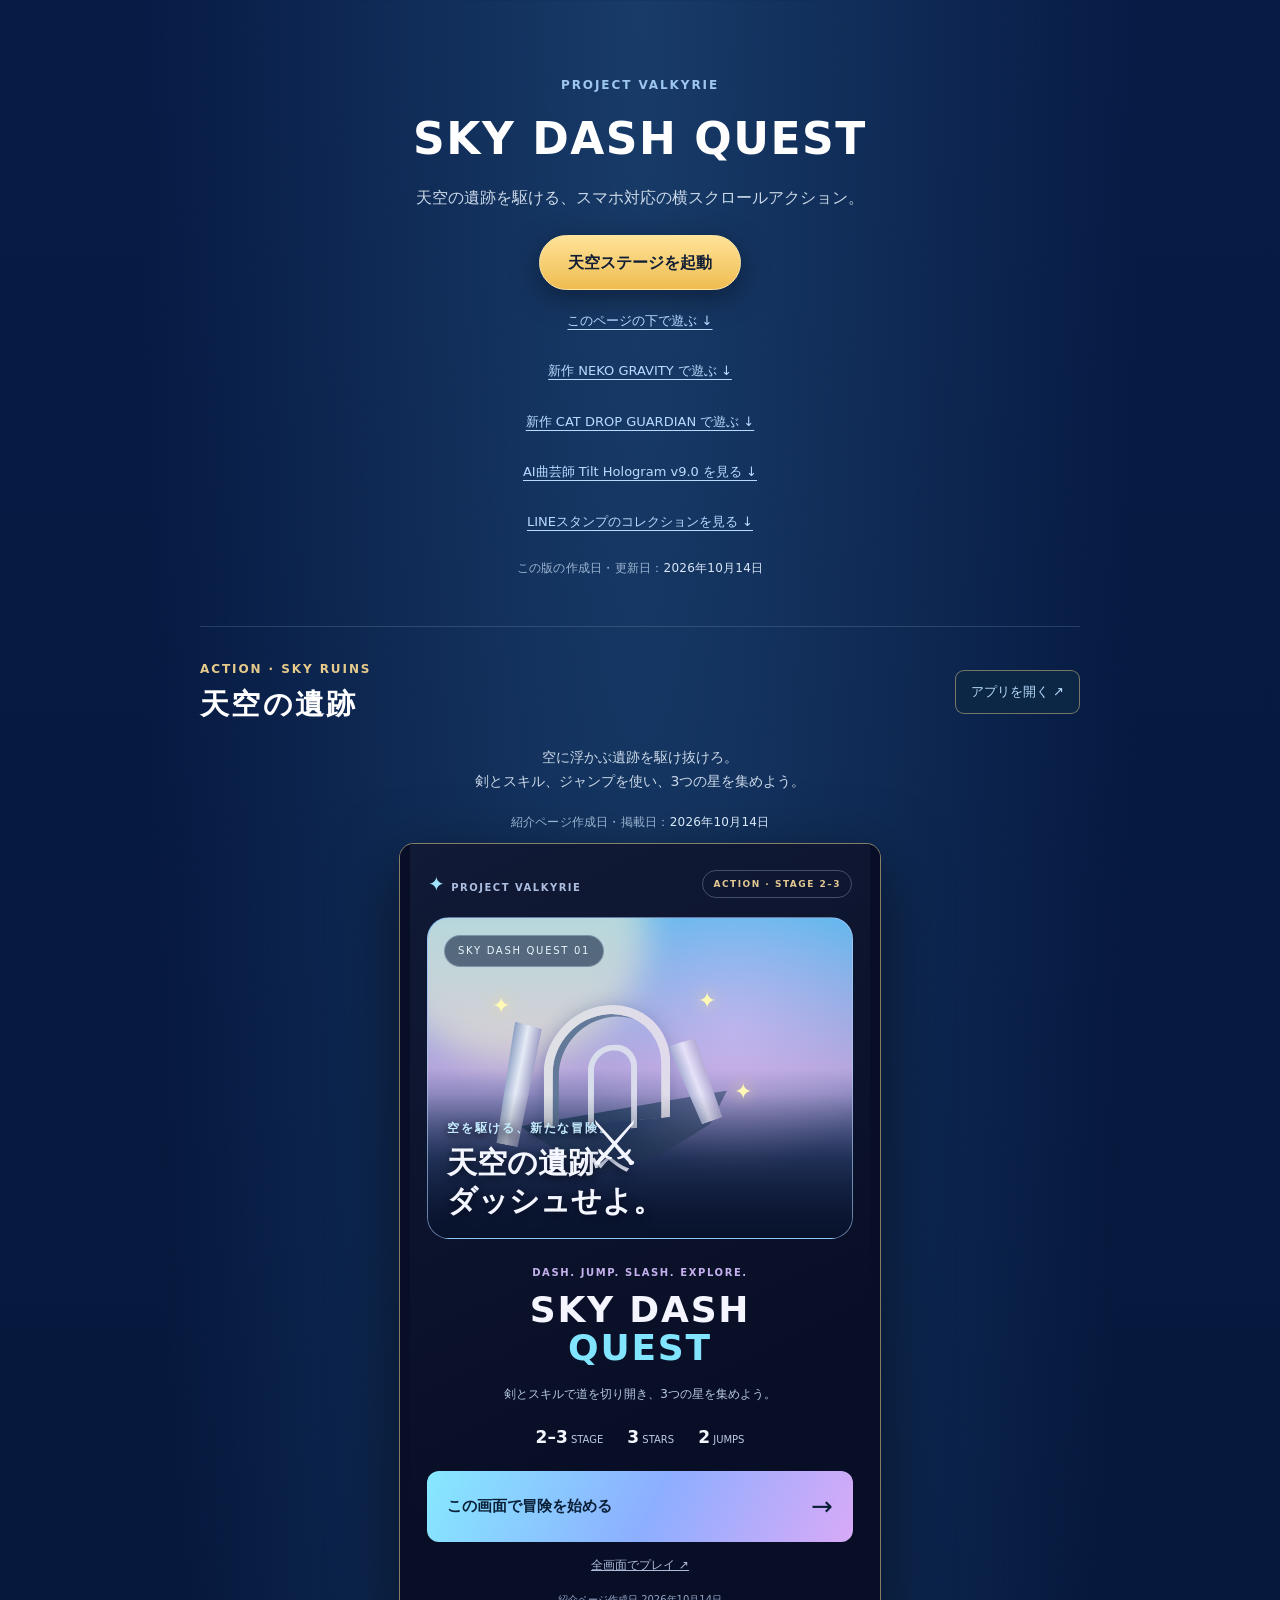
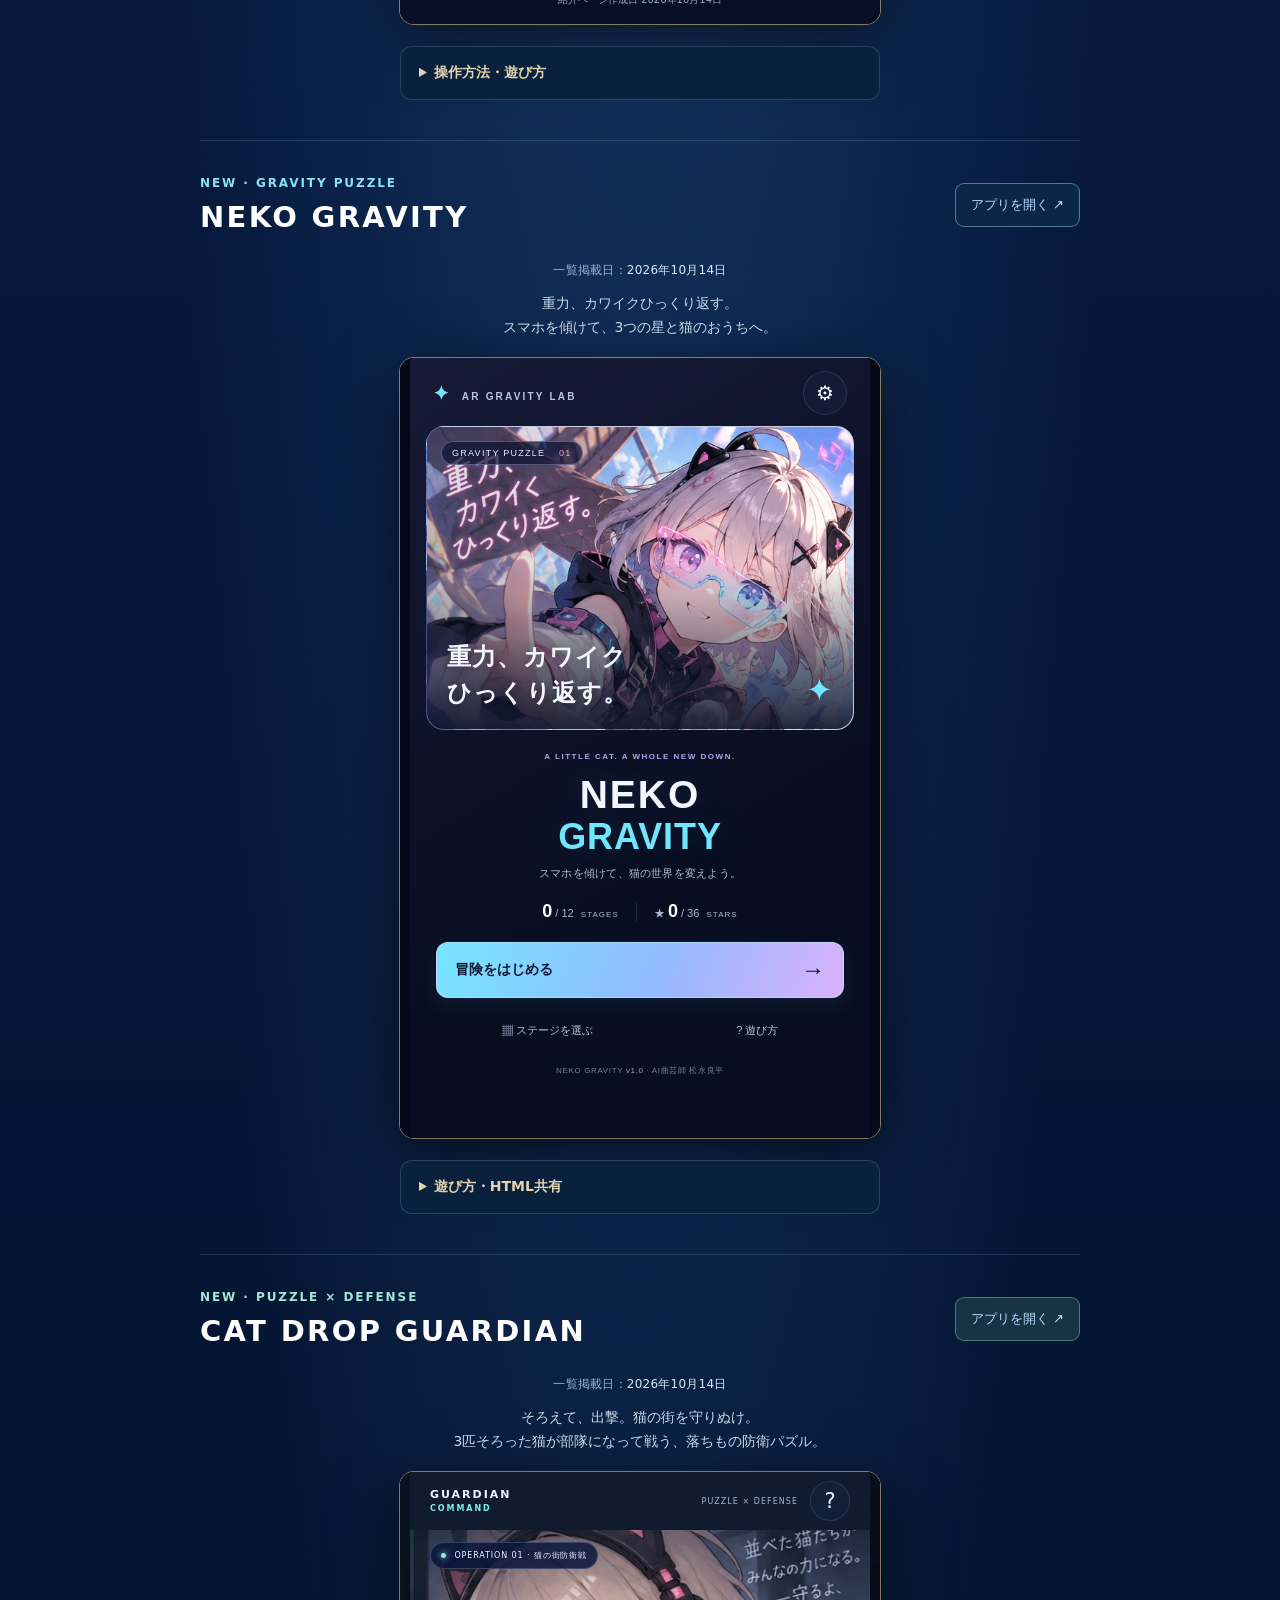
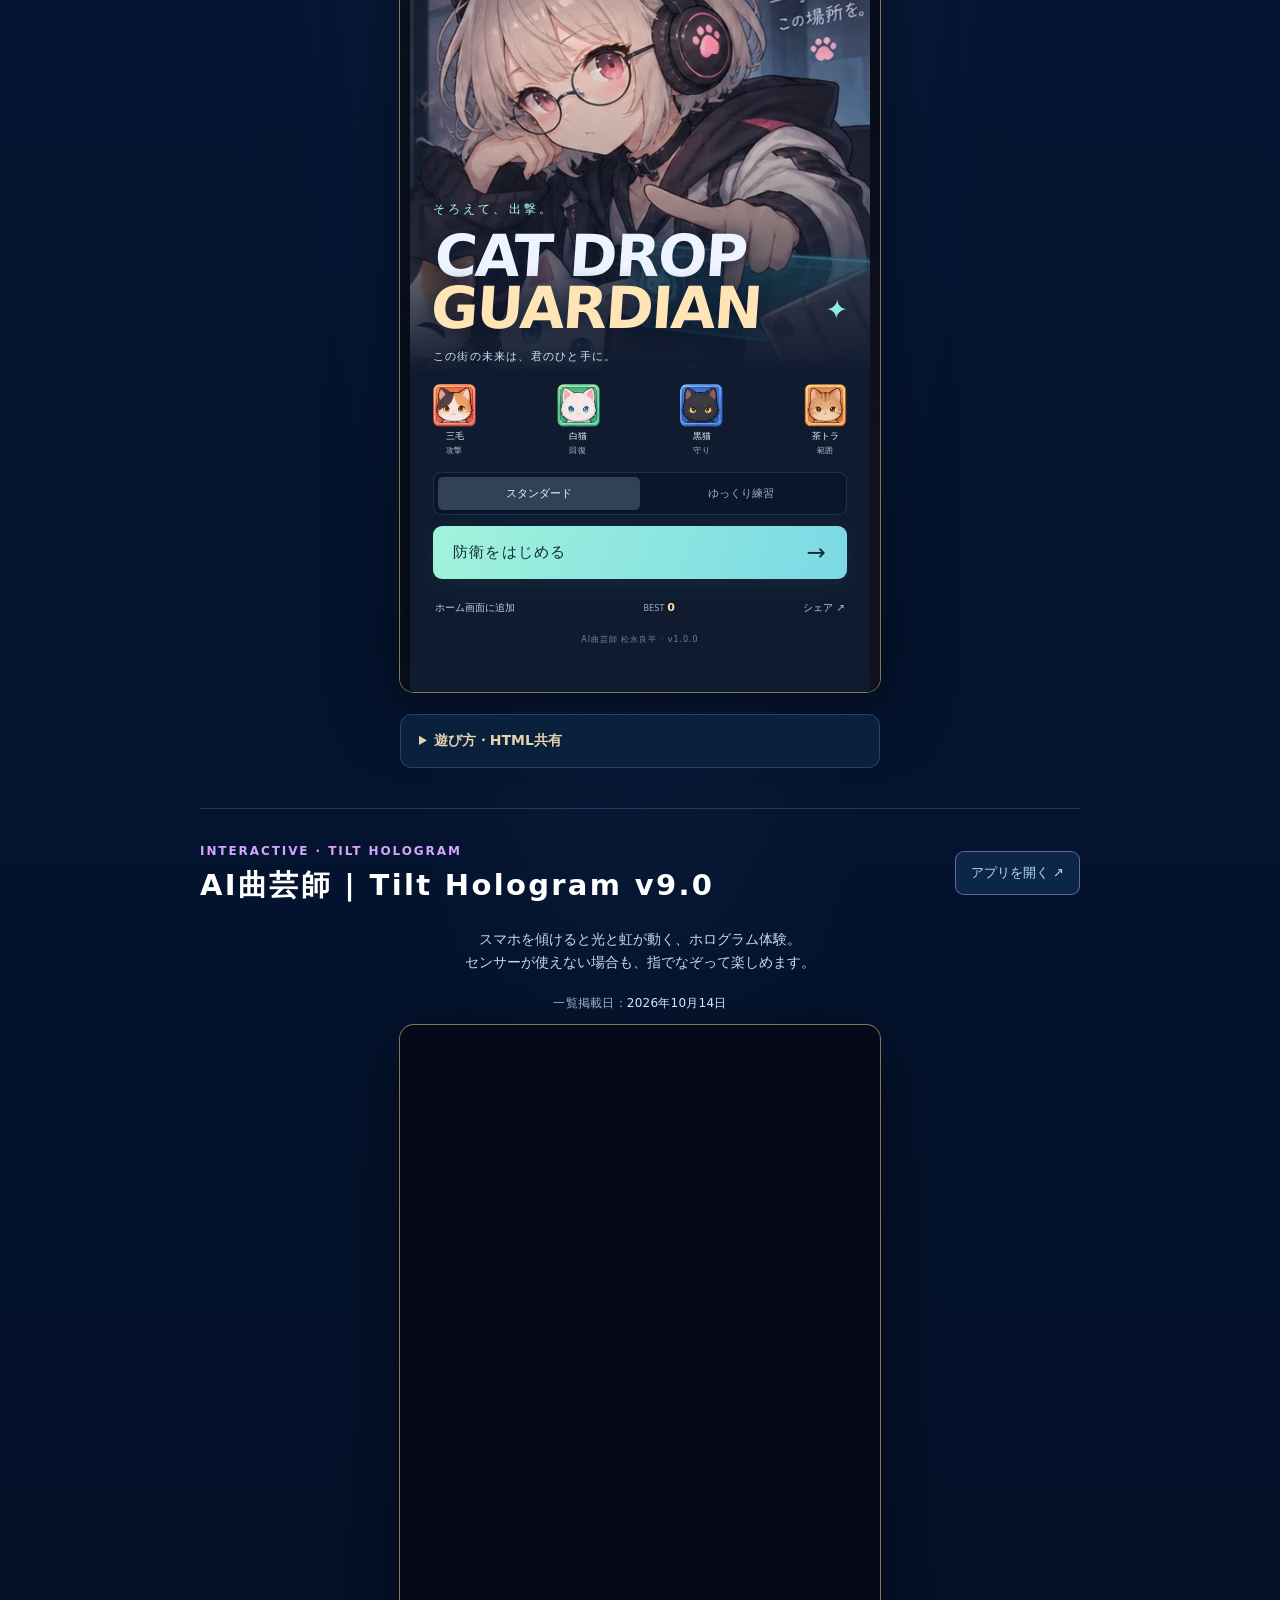
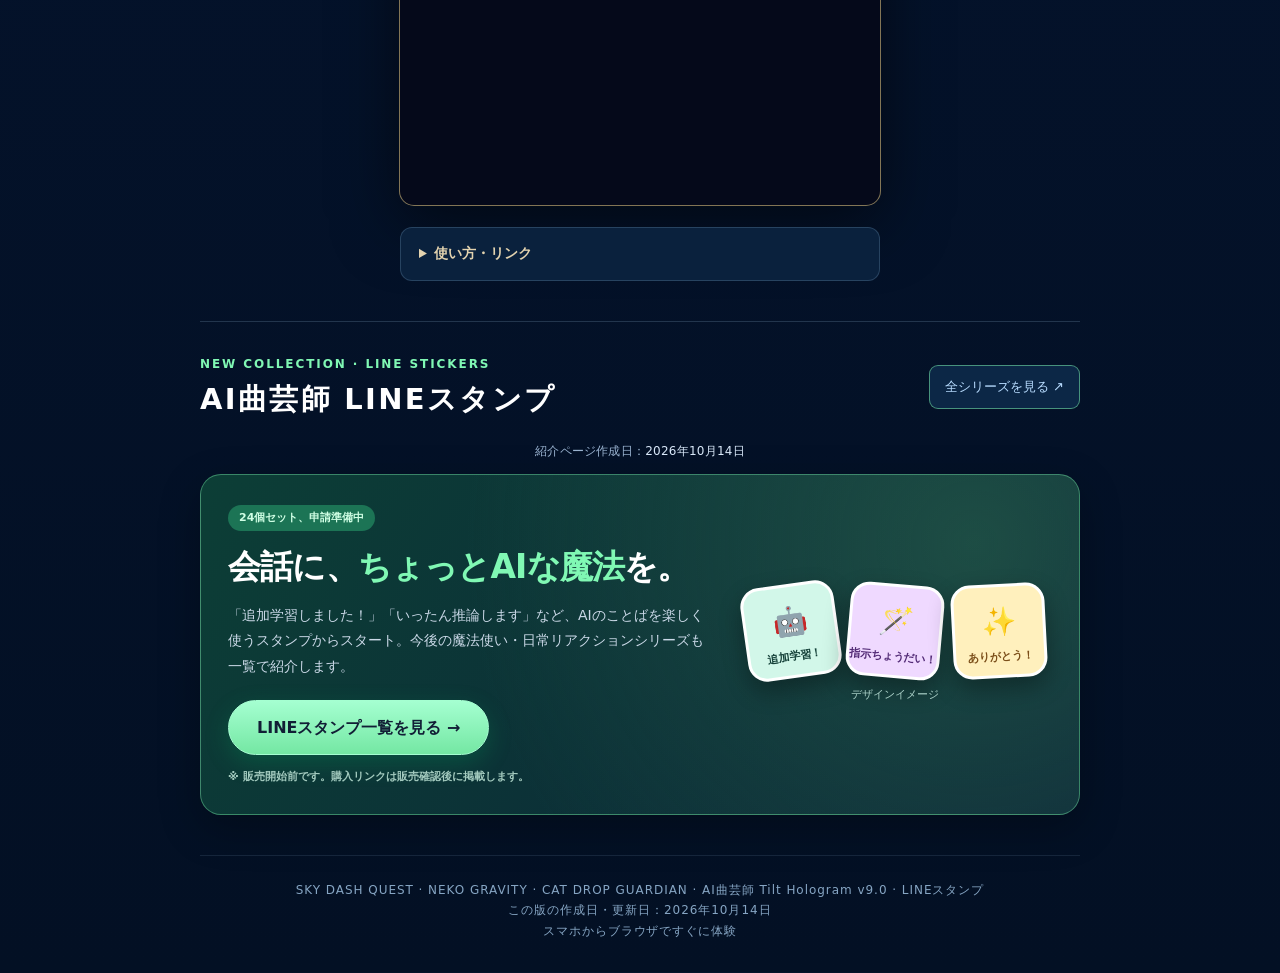
==== commit 6537a40d: "feat(waru): add expandable LINE sticker collection landing page" ====
--- a/index.html
+++ b/index.html
@@ -4,8 +4,8 @@
 <meta charset="utf-8">
 <meta name="viewport" content="width=device-width,initial-scale=1">
 <meta name="theme-color" content="#071b45">
-<meta name="description" content="スマホで遊べるゲーム＆体験作品集。天空の遺跡・NEKO GRAVITY・CAT DROP GUARDIAN・AI曲芸師 Tilt Hologram v9.0。">
-<title>AI曲芸師 ゲーム＆体験作品集｜SKY DASH QUEST・NEKO GRAVITY・CAT DROP GUARDIAN・Tilt Hologram</title>
+<meta name="description" content="スマホで遊べるゲーム・ホログラム・LINEスタンプ作品集。天空の遺跡、NEKO GRAVITY、AI曲芸師LINEスタンプなど。">
+<title>AI曲芸師 ゲーム＆体験作品集｜SKY DASH QUEST・NEKO GRAVITY・CAT DROP GUARDIAN・Tilt Hologram・LINEスタンプ</title>
 <style>
 :root{color-scheme:dark;font-family:system-ui,-apple-system,"Noto Sans JP",sans-serif;color:#fff;background:#031024}
 *{box-sizing:border-box}
@@ -45,6 +45,15 @@
 .holo-section .eyebrow{color:#d5a4ff}.holo-frame{height:780px;aspect-ratio:auto;background:#05091a}.holo-section .open-game{border-color:#bda4fc80}
 .publish-date,.page-date{color:#9ab3d0;font-size:12px;letter-spacing:.02em}.publish-date{text-align:center;margin:0 auto 12px}.page-date{margin:17px auto 0;font-size:12px}.publish-date time,.page-date time{color:#d9e8f9}
 @media(max-width:480px){.sky-frame,.holo-frame,.neko-frame,.catdrop-frame{width:100%}.publish-date{font-size:11px}.page-date{font-size:11px}}
+
+.stamp-hub-section .eyebrow{color:#80f8b4}.stamp-hub-section .open-game{border-color:#7af2ad88}
+.stamp-hub{padding:27px;display:grid;grid-template-columns:1.4fr .9fr;gap:22px;align-items:center;border:1px solid #7af2ad6b;border-radius:21px;background:radial-gradient(circle at 88% 20%,#28614c9e,transparent 62%),linear-gradient(124deg,#0c3e36,#0b2538);box-shadow:0 14px 40px #0004}
+.stamp-hub-state{display:inline-flex;align-items:center;background:#1c7455;color:#d0ffe5;font-size:11px;font-weight:900;border-radius:999px;padding:4px 11px}
+.stamp-hub h3{font-size:clamp(24px,4vw,33px);line-height:1.37;letter-spacing:-.025em;margin:13px 0}.stamp-hub h3 span{color:#80f8b4}.stamp-hub p{font-size:14px;line-height:1.85;margin-bottom:20px}.stamp-hub-link{background:linear-gradient(#a5ffd1,#74e7a3);border-color:#a5ffd1;box-shadow:0 8px 25px #00ba6438;min-height:46px}.stamp-hub-hint{display:block;color:#a4cbbf;letter-spacing:0;font-size:11px;margin-top:13px}
+.stamp-hub-preview{display:flex;gap:10px;align-items:center;justify-content:center;flex-wrap:wrap;position:relative;padding-bottom:26px}.stamp-hub-tile{min-width:90px;width:30%;aspect-ratio:1;display:flex;flex-direction:column;align-items:center;justify-content:center;gap:4px;background:#d2f7e9;border:3px solid #fff;border-radius:19px;color:#154139;font-size:28px;box-shadow:0 10px 23px #0005;transform:rotate(-8deg)}.stamp-hub-tile:nth-child(2){transform:rotate(5deg);background:#efd9ff;color:#512975}.stamp-hub-tile:nth-child(3){transform:rotate(-3deg);background:#fff0bd;color:#7b4e19}.stamp-hub-tile strong{font-size:11px;text-align:center;line-height:1.4}.stamp-hub-preview>span{position:absolute;bottom:0;color:#aed4cb;font-size:11px}
+@media(max-width:700px){.stamp-hub{grid-template-columns:1fr;padding:22px}.stamp-hub-preview{max-width:410px;width:100%;margin:auto}.stamp-hub-tile{width:29%;max-width:120px}.stamp-hub-copy h3{font-size:25px}}
+@media(max-width:380px){.stamp-hub-preview{gap:6px}.stamp-hub-tile{min-width:72px}.stamp-hub-tile strong{font-size:10px}.stamp-hub-section .section-head{flex-wrap:wrap}}
+
 </style>
 </head>
 <body>
@@ -58,6 +67,7 @@
     <a class="sub" href="#neko-gravity">新作 NEKO GRAVITY で遊ぶ ↓</a>
     <a class="sub" href="#cat-drop-guardian">新作 CAT DROP GUARDIAN で遊ぶ ↓</a>
     <a class="sub" href="#tilt-hologram">AI曲芸師 Tilt Hologram v9.0 を見る ↓</a>
+    <a class="sub" href="#line-stamps">LINEスタンプのコレクションを見る ↓</a>
     <p class="page-date">この版の作成日・更新日：<time datetime="2026-10-14">2026年10月14日</time></p>
   </header>
 
@@ -139,7 +149,31 @@
       </dl>
     </details>
   </section>
-  <footer>SKY DASH QUEST · NEKO GRAVITY · CAT DROP GUARDIAN · AI曲芸師 Tilt Hologram v9.0<br>この版の作成日・更新日：<time datetime="2026-10-14">2026年10月14日</time><br>スマホからブラウザですぐに体験</footer>
+
+  <section class="play-section stamp-hub-section" id="line-stamps" aria-labelledby="stamps-title">
+    <div class="section-head">
+      <div><p class="eyebrow">NEW COLLECTION · LINE STICKERS</p><h2 id="stamps-title">AI曲芸師 LINEスタンプ</h2></div>
+      <a class="open-game" href="./line-stamps/">全シリーズを見る ↗</a>
+    </div>
+    <p class="publish-date">紹介ページ作成日：<time datetime="2026-10-14">2026年10月14日</time></p>
+    <div class="stamp-hub">
+      <div class="stamp-hub-copy">
+        <span class="stamp-hub-state">24個セット、申請準備中</span>
+        <h3>会話に、<span>ちょっとAIな魔法</span>を。</h3>
+        <p>「追加学習しました！」「いったん推論します」など、AIのことばを楽しく使うスタンプからスタート。今後の魔法使い・日常リアクションシリーズも一覧で紹介します。</p>
+        <a class="b stamp-hub-link" href="./line-stamps/">LINEスタンプ一覧を見る →</a>
+        <small class="stamp-hub-hint">※ 販売開始前です。購入リンクは販売確認後に掲載します。</small>
+      </div>
+      <div class="stamp-hub-preview" aria-label="スタンプ紹介用イメージ。実際の販売スタンプ画像ではありません">
+        <div class="stamp-hub-tile">🤖<strong>追加学習！</strong></div>
+        <div class="stamp-hub-tile">🪄<strong>指示ちょうだい！</strong></div>
+        <div class="stamp-hub-tile">✨<strong>ありがとう！</strong></div>
+        <span>デザインイメージ</span>
+      </div>
+    </div>
+  </section>
+
+  <footer>SKY DASH QUEST · NEKO GRAVITY · CAT DROP GUARDIAN · AI曲芸師 Tilt Hologram v9.0 · LINEスタンプ<br>この版の作成日・更新日：<time datetime="2026-10-14">2026年10月14日</time><br>スマホからブラウザですぐに体験</footer>
 </main>
 </body>
 </html>
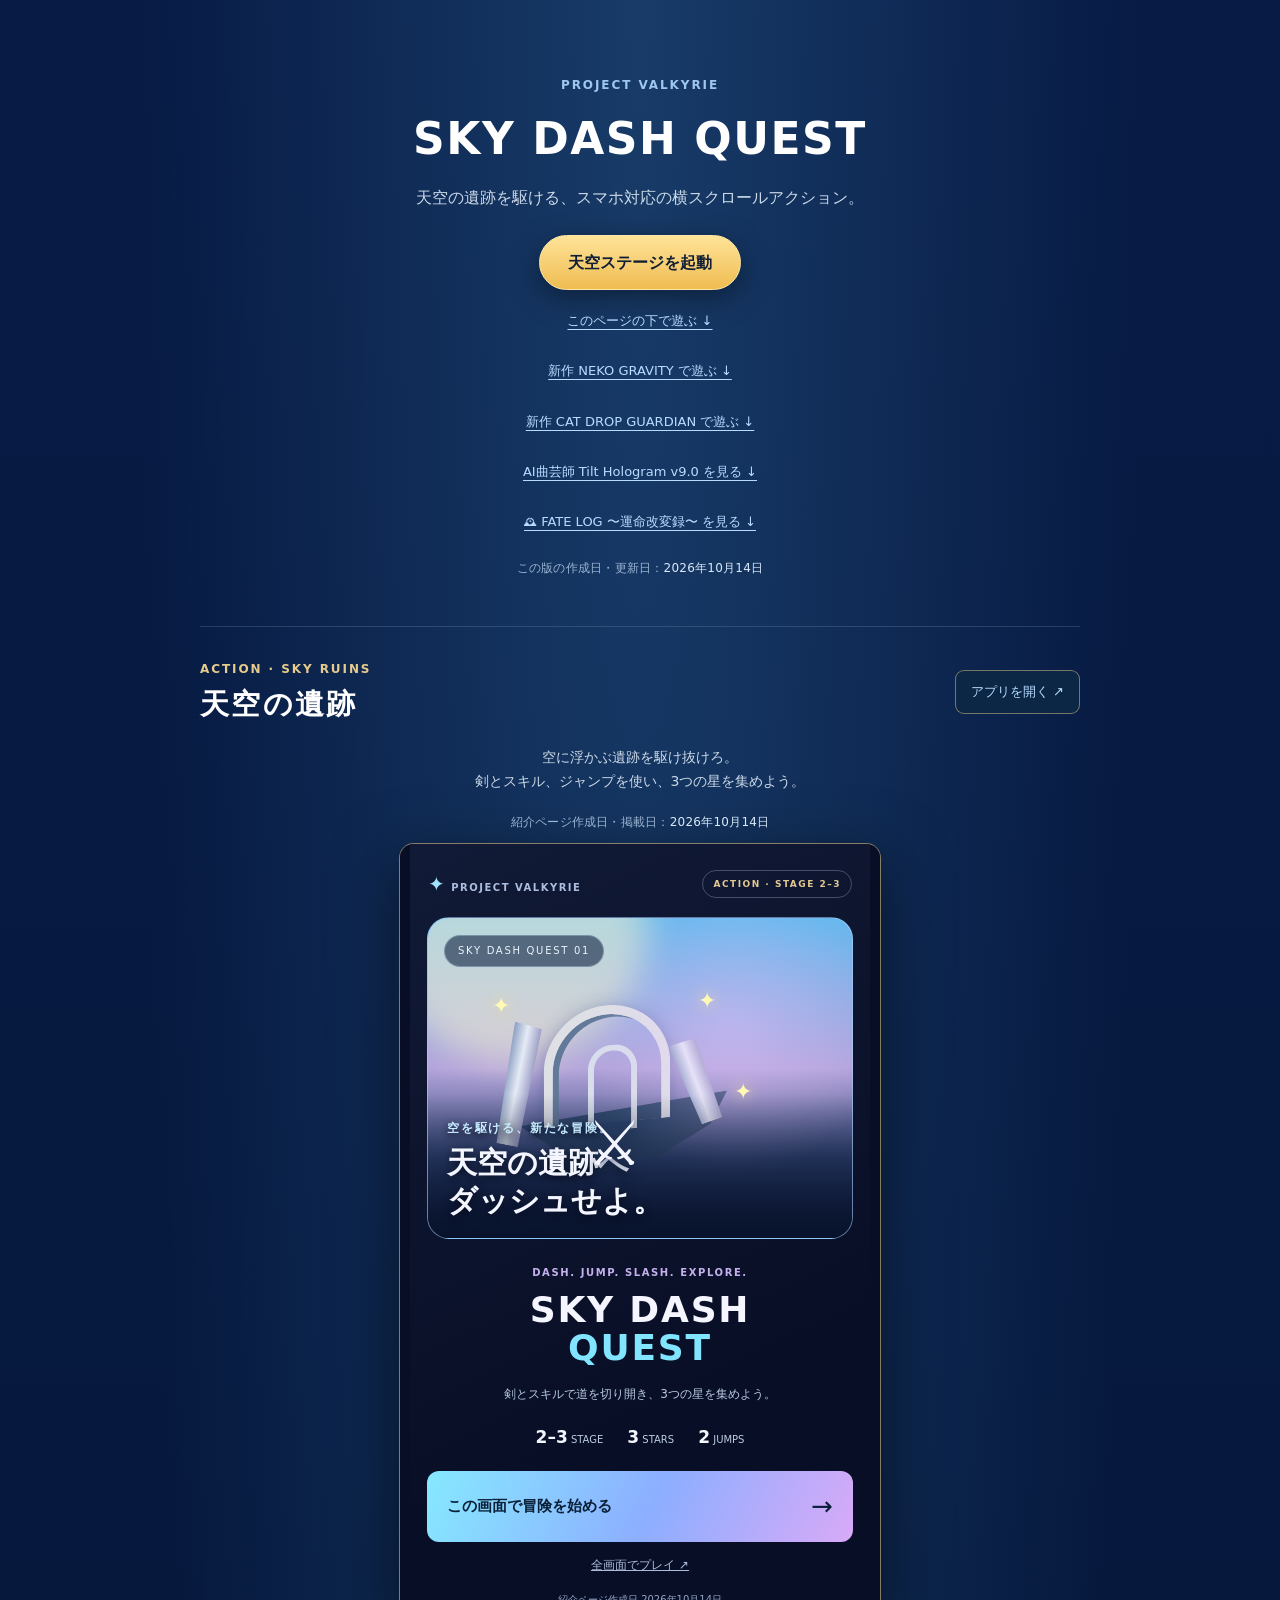
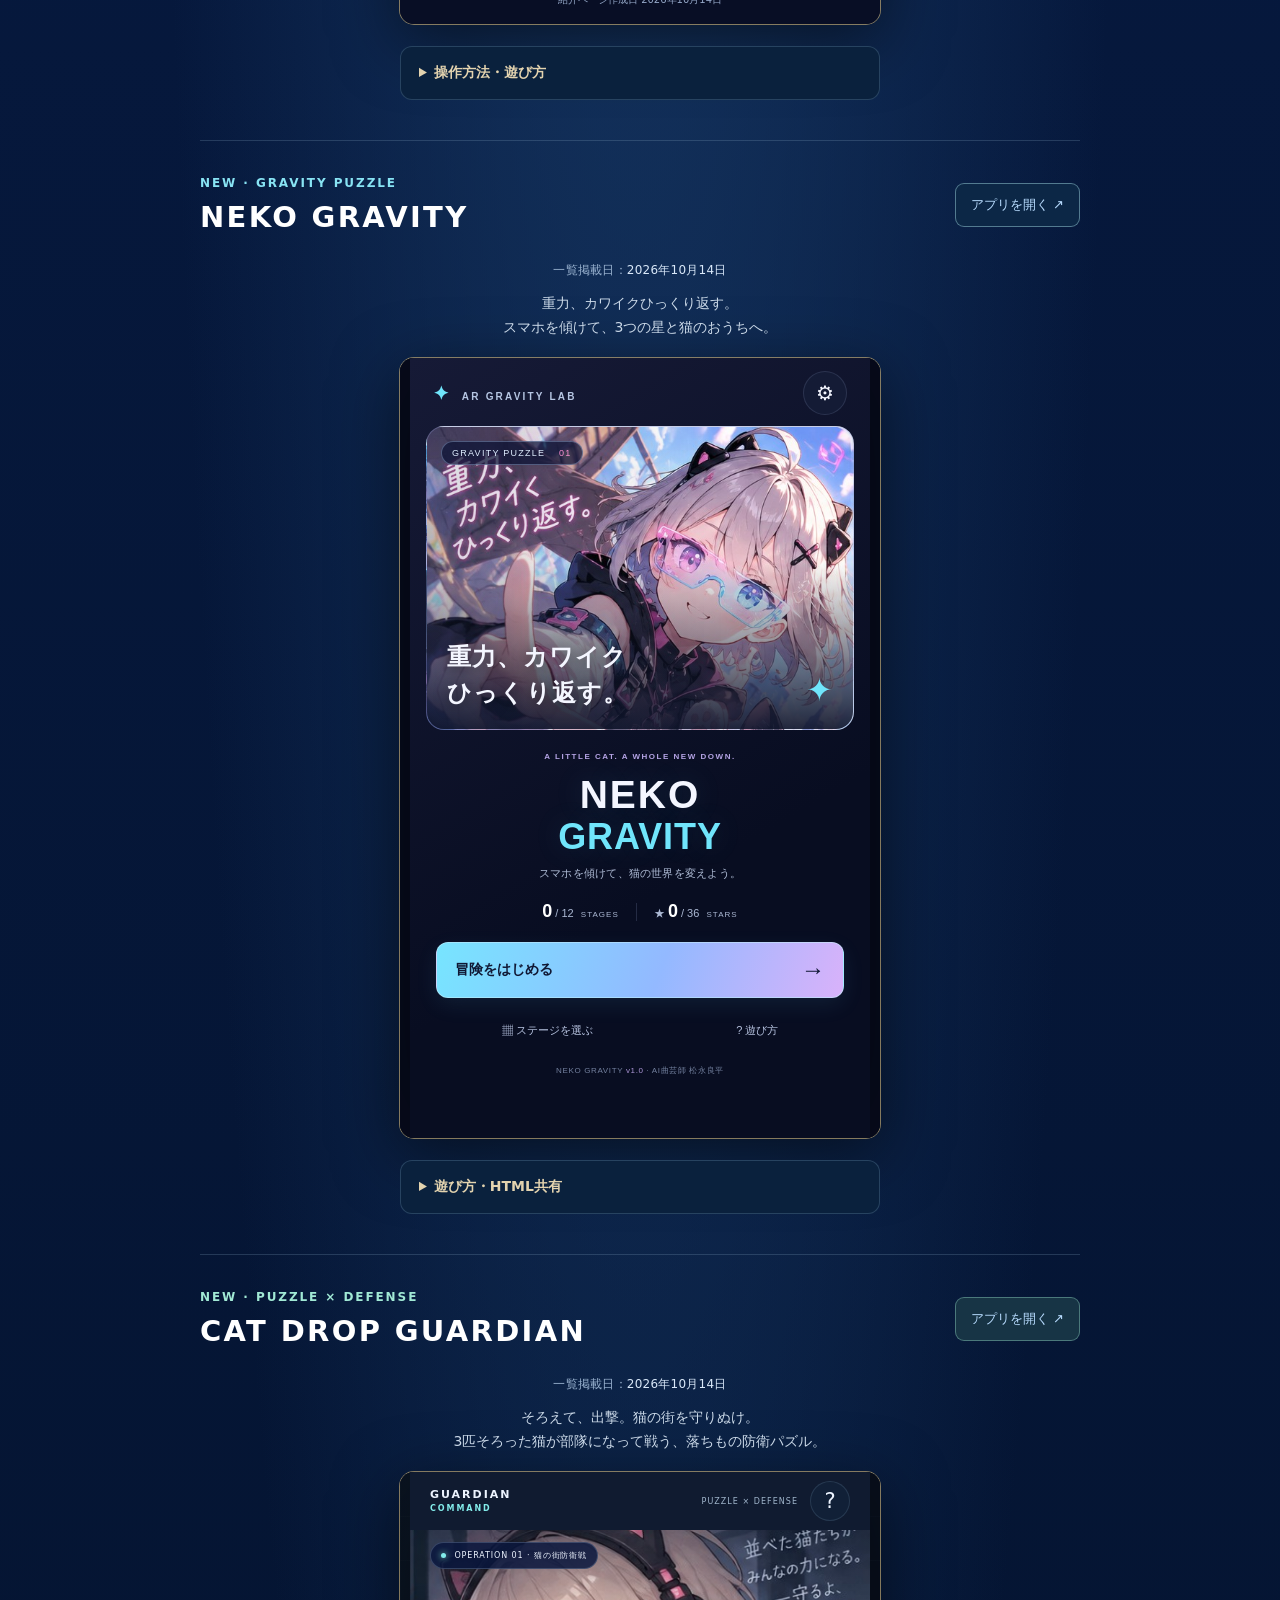
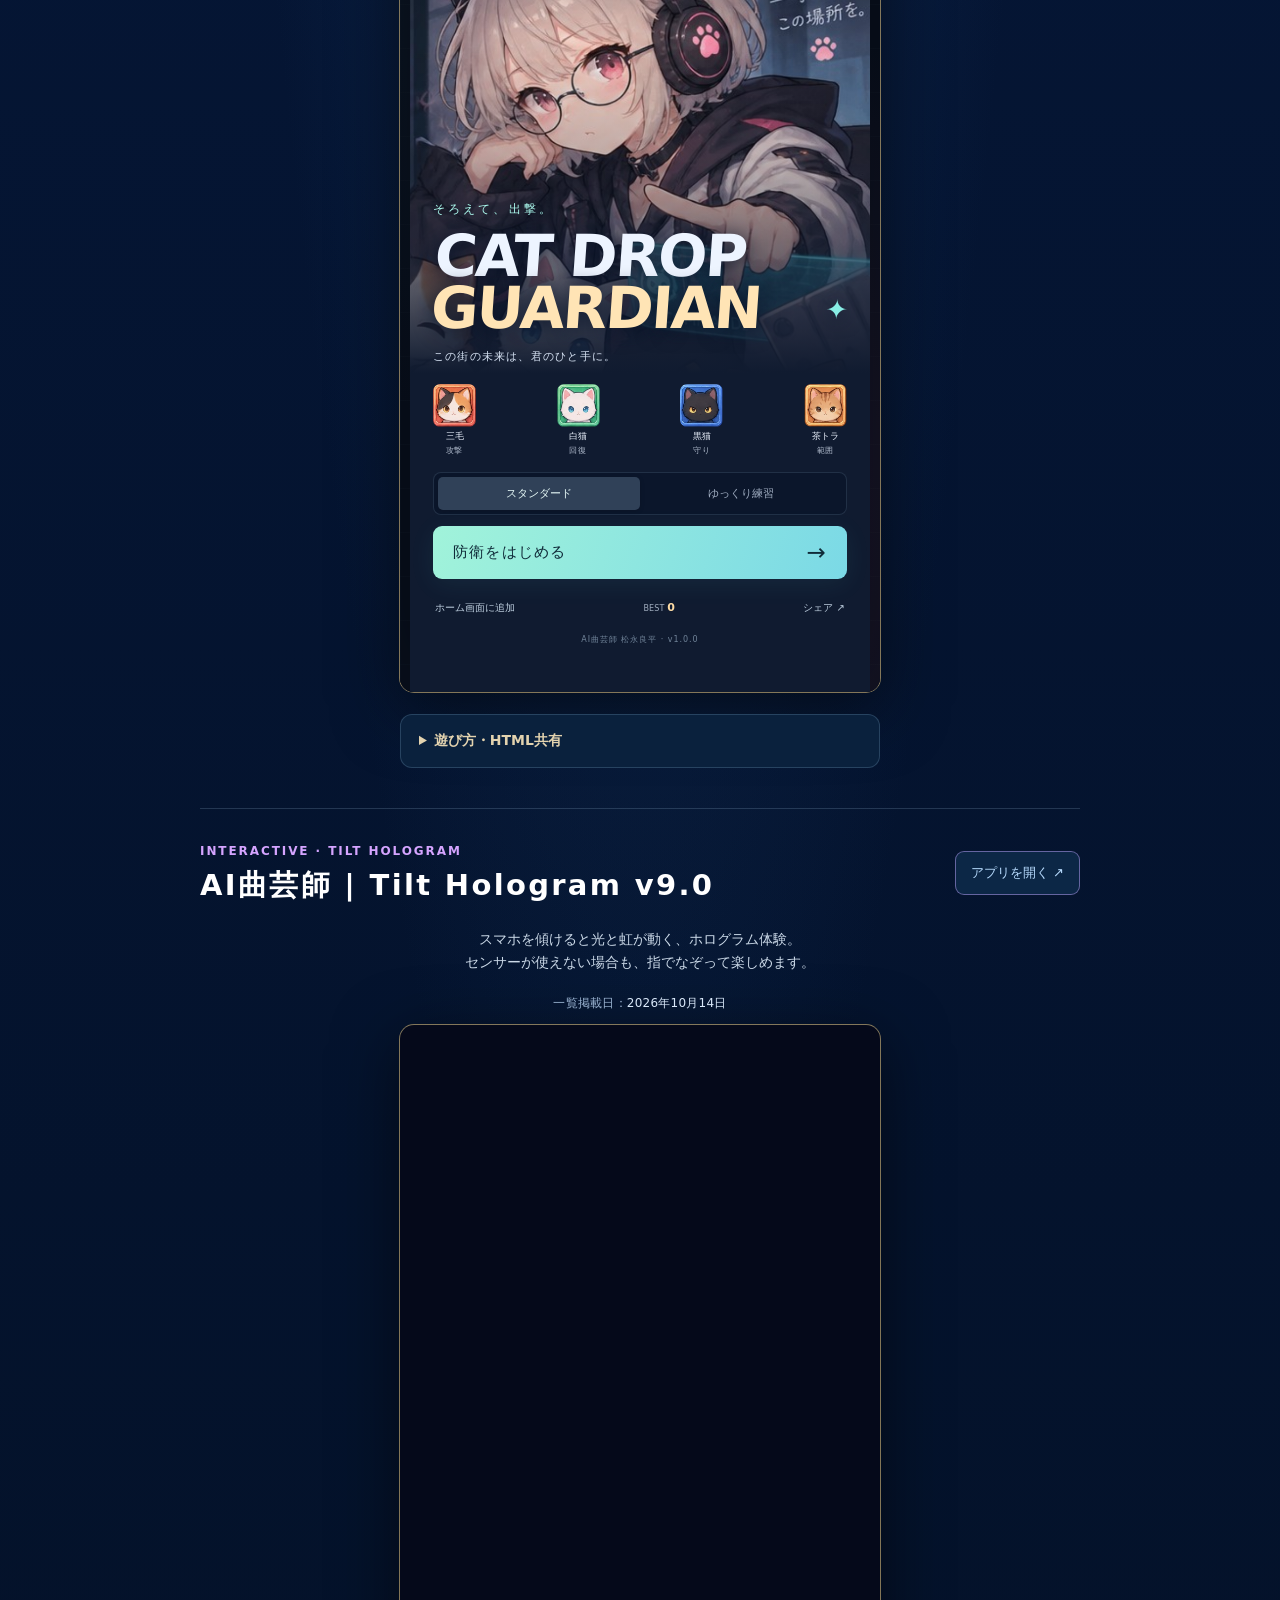
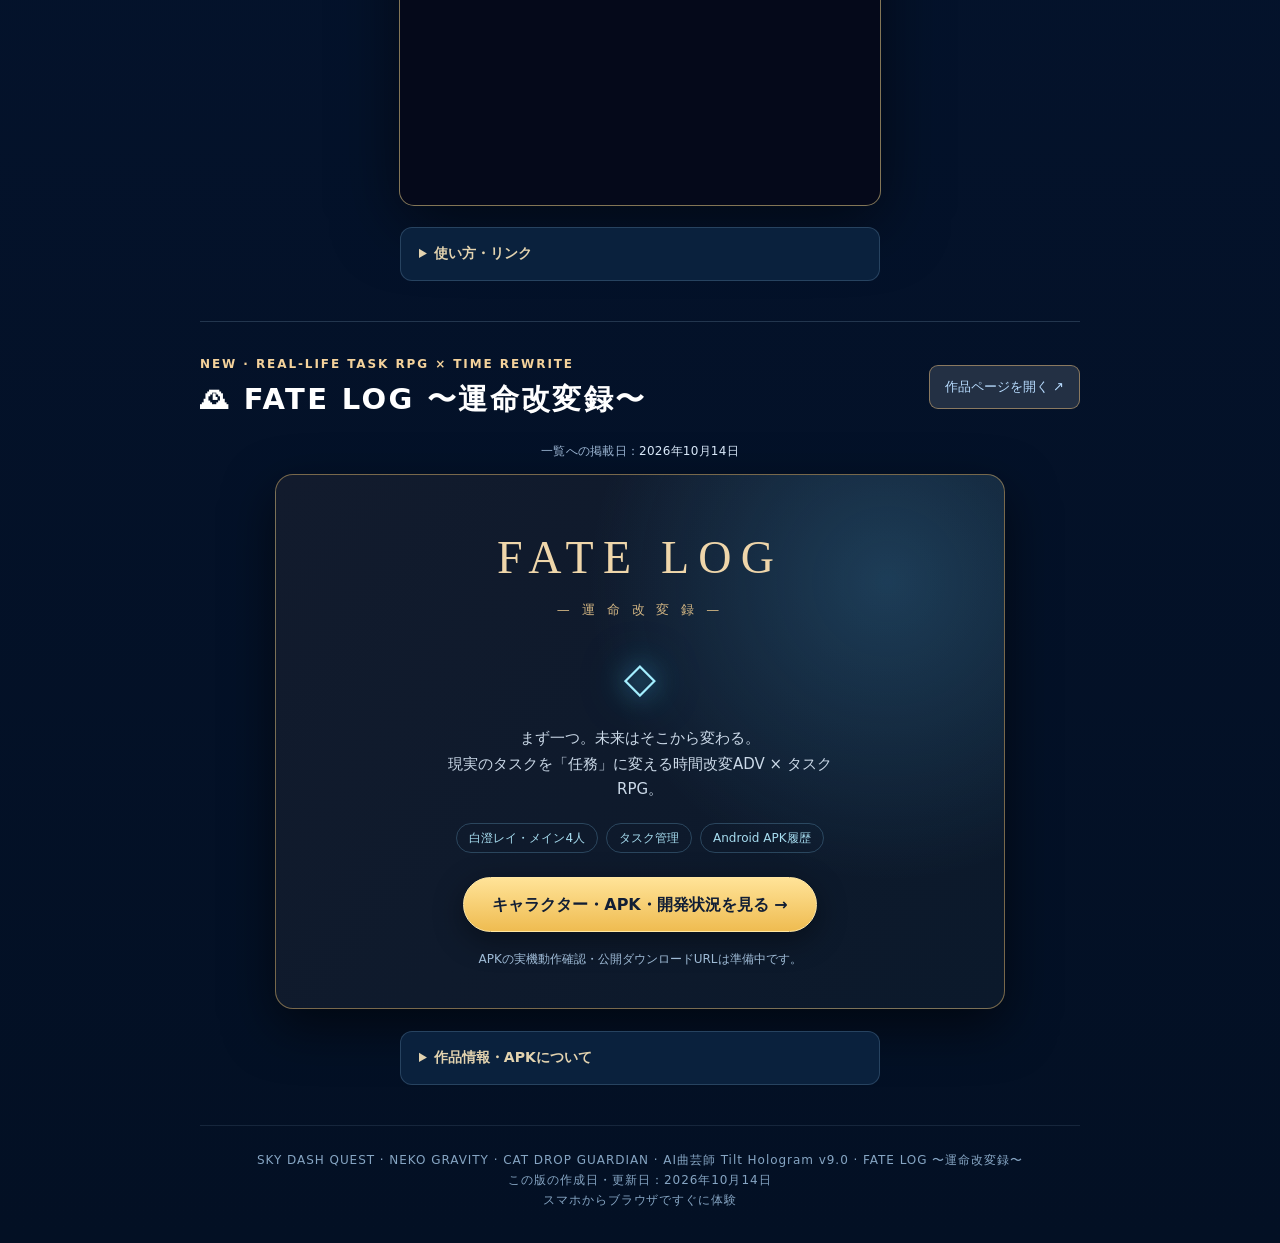
==== commit 52e9874c: "Add FATE LOG showcase to bottom of waru home page" ====
--- a/index.html
+++ b/index.html
@@ -4,8 +4,8 @@
 <meta charset="utf-8">
 <meta name="viewport" content="width=device-width,initial-scale=1">
 <meta name="theme-color" content="#071b45">
-<meta name="description" content="スマホで遊べるゲーム・ホログラム・LINEスタンプ作品集。天空の遺跡、NEKO GRAVITY、AI曲芸師LINEスタンプなど。">
-<title>AI曲芸師 ゲーム＆体験作品集｜SKY DASH QUEST・NEKO GRAVITY・CAT DROP GUARDIAN・Tilt Hologram・LINEスタンプ</title>
+<meta name="description" content="スマホで遊べるゲーム＆体験作品集。天空の遺跡・NEKO GRAVITY・CAT DROP GUARDIAN・AI曲芸師 Tilt Hologram v9.0・FATE LOG〜運命改変録〜。">
+<title>AI曲芸師 ゲーム＆体験作品集｜SKY DASH QUEST・NEKO GRAVITY・CAT DROP GUARDIAN・FATE LOG・Tilt Hologram</title>
 <style>
 :root{color-scheme:dark;font-family:system-ui,-apple-system,"Noto Sans JP",sans-serif;color:#fff;background:#031024}
 *{box-sizing:border-box}
@@ -46,14 +46,15 @@
 .publish-date,.page-date{color:#9ab3d0;font-size:12px;letter-spacing:.02em}.publish-date{text-align:center;margin:0 auto 12px}.page-date{margin:17px auto 0;font-size:12px}.publish-date time,.page-date time{color:#d9e8f9}
 @media(max-width:480px){.sky-frame,.holo-frame,.neko-frame,.catdrop-frame{width:100%}.publish-date{font-size:11px}.page-date{font-size:11px}}
 
-.stamp-hub-section .eyebrow{color:#80f8b4}.stamp-hub-section .open-game{border-color:#7af2ad88}
-.stamp-hub{padding:27px;display:grid;grid-template-columns:1.4fr .9fr;gap:22px;align-items:center;border:1px solid #7af2ad6b;border-radius:21px;background:radial-gradient(circle at 88% 20%,#28614c9e,transparent 62%),linear-gradient(124deg,#0c3e36,#0b2538);box-shadow:0 14px 40px #0004}
-.stamp-hub-state{display:inline-flex;align-items:center;background:#1c7455;color:#d0ffe5;font-size:11px;font-weight:900;border-radius:999px;padding:4px 11px}
-.stamp-hub h3{font-size:clamp(24px,4vw,33px);line-height:1.37;letter-spacing:-.025em;margin:13px 0}.stamp-hub h3 span{color:#80f8b4}.stamp-hub p{font-size:14px;line-height:1.85;margin-bottom:20px}.stamp-hub-link{background:linear-gradient(#a5ffd1,#74e7a3);border-color:#a5ffd1;box-shadow:0 8px 25px #00ba6438;min-height:46px}.stamp-hub-hint{display:block;color:#a4cbbf;letter-spacing:0;font-size:11px;margin-top:13px}
-.stamp-hub-preview{display:flex;gap:10px;align-items:center;justify-content:center;flex-wrap:wrap;position:relative;padding-bottom:26px}.stamp-hub-tile{min-width:90px;width:30%;aspect-ratio:1;display:flex;flex-direction:column;align-items:center;justify-content:center;gap:4px;background:#d2f7e9;border:3px solid #fff;border-radius:19px;color:#154139;font-size:28px;box-shadow:0 10px 23px #0005;transform:rotate(-8deg)}.stamp-hub-tile:nth-child(2){transform:rotate(5deg);background:#efd9ff;color:#512975}.stamp-hub-tile:nth-child(3){transform:rotate(-3deg);background:#fff0bd;color:#7b4e19}.stamp-hub-tile strong{font-size:11px;text-align:center;line-height:1.4}.stamp-hub-preview>span{position:absolute;bottom:0;color:#aed4cb;font-size:11px}
-@media(max-width:700px){.stamp-hub{grid-template-columns:1fr;padding:22px}.stamp-hub-preview{max-width:410px;width:100%;margin:auto}.stamp-hub-tile{width:29%;max-width:120px}.stamp-hub-copy h3{font-size:25px}}
-@media(max-width:380px){.stamp-hub-preview{gap:6px}.stamp-hub-tile{min-width:72px}.stamp-hub-tile strong{font-size:10px}.stamp-hub-section .section-head{flex-wrap:wrap}}
-
+.fatelog-section .eyebrow{color:#f4d29b}.fatelog-section .open-game{border-color:#e5b97988;background:#233044}
+.fatelog-feature{margin:0 auto;max-width:730px;border:1px solid #d5ad6888;border-radius:18px;padding:clamp(20px,4vw,38px);background:radial-gradient(circle at 84% 20%,#3b83ae55,transparent 40%),linear-gradient(130deg,#121b2d,#0b192b);box-shadow:0 18px 50px #0008}
+.fatelog-feature .fatelog-logo{text-align:center;letter-spacing:.20em;font-family:Georgia,serif;color:#efd6aa;font-size:clamp(28px,6vw,46px);margin:6px 0 2px}
+.fatelog-feature .fatelog-jp{text-align:center;color:#d2b583;letter-spacing:.3em;font-size:13px;margin-bottom:21px}
+.fatelog-feature .fatelog-gem{text-align:center;font-size:42px;color:#a4efff;text-shadow:0 0 24px #54cbf9,0 0 48px #0c7ca6;margin:13px}
+.fatelog-feature .fatelog-copy{text-align:center;margin:10px auto 20px;font-size:15px;max-width:42ch}
+.fatelog-feature .fatelog-points{display:flex;flex-wrap:wrap;gap:8px;justify-content:center;margin:16px 0 24px}
+.fatelog-feature .fatelog-points span{font-size:12px;color:#a7ddf0;border:1px solid #5687a766;padding:4px 12px;border-radius:99px}
+.fatelog-feature .fatelog-link{display:table;margin:auto;text-align:center}
 </style>
 </head>
 <body>
@@ -67,7 +68,7 @@
     <a class="sub" href="#neko-gravity">新作 NEKO GRAVITY で遊ぶ ↓</a>
     <a class="sub" href="#cat-drop-guardian">新作 CAT DROP GUARDIAN で遊ぶ ↓</a>
     <a class="sub" href="#tilt-hologram">AI曲芸師 Tilt Hologram v9.0 を見る ↓</a>
-    <a class="sub" href="#line-stamps">LINEスタンプのコレクションを見る ↓</a>
+    <a class="sub" href="#fate-log">🕰 FATE LOG 〜運命改変録〜 を見る ↓</a>
     <p class="page-date">この版の作成日・更新日：<time datetime="2026-10-14">2026年10月14日</time></p>
   </header>
 
@@ -149,31 +150,31 @@
       </dl>
     </details>
   </section>
-
-  <section class="play-section stamp-hub-section" id="line-stamps" aria-labelledby="stamps-title">
+  <section class="play-section fatelog-section" id="fate-log" aria-labelledby="fatelog-title">
     <div class="section-head">
-      <div><p class="eyebrow">NEW COLLECTION · LINE STICKERS</p><h2 id="stamps-title">AI曲芸師 LINEスタンプ</h2></div>
-      <a class="open-game" href="./line-stamps/">全シリーズを見る ↗</a>
+      <div><p class="eyebrow">NEW · REAL-LIFE TASK RPG × TIME REWRITE</p><h2 id="fatelog-title">🕰 FATE LOG 〜運命改変録〜</h2></div>
+      <a class="open-game" href="./fate-log/">作品ページを開く ↗</a>
     </div>
-    <p class="publish-date">紹介ページ作成日：<time datetime="2026-10-14">2026年10月14日</time></p>
-    <div class="stamp-hub">
-      <div class="stamp-hub-copy">
-        <span class="stamp-hub-state">24個セット、申請準備中</span>
-        <h3>会話に、<span>ちょっとAIな魔法</span>を。</h3>
-        <p>「追加学習しました！」「いったん推論します」など、AIのことばを楽しく使うスタンプからスタート。今後の魔法使い・日常リアクションシリーズも一覧で紹介します。</p>
-        <a class="b stamp-hub-link" href="./line-stamps/">LINEスタンプ一覧を見る →</a>
-        <small class="stamp-hub-hint">※ 販売開始前です。購入リンクは販売確認後に掲載します。</small>
-      </div>
-      <div class="stamp-hub-preview" aria-label="スタンプ紹介用イメージ。実際の販売スタンプ画像ではありません">
-        <div class="stamp-hub-tile">🤖<strong>追加学習！</strong></div>
-        <div class="stamp-hub-tile">🪄<strong>指示ちょうだい！</strong></div>
-        <div class="stamp-hub-tile">✨<strong>ありがとう！</strong></div>
-        <span>デザインイメージ</span>
-      </div>
+    <p class="publish-date">一覧への掲載日：<time datetime="2026-10-14">2026年10月14日</time></p>
+    <div class="fatelog-feature">
+      <div class="fatelog-logo">FATE LOG</div><div class="fatelog-jp">— 運 命 改 変 録 —</div>
+      <div class="fatelog-gem" aria-hidden="true">◇</div>
+      <p class="fatelog-copy">まず一つ。未来はそこから変わる。<br>現実のタスクを「任務」に変える時間改変ADV × タスクRPG。</p>
+      <div class="fatelog-points"><span>白澄レイ・メイン4人</span><span>タスク管理</span><span>Android APK履歴</span></div>
+      <a class="b fatelog-link" href="./fate-log/">キャラクター・APK・開発状況を見る →</a>
+      <p class="note" style="text-align:center;font-size:12px;margin:17px 0 0;color:#9fbbd6">APKの実機動作確認・公開ダウンロードURLは準備中です。</p>
     </div>
+    <details class="instructions">
+      <summary>作品情報・APKについて</summary>
+      <dl>
+        <dt>ジャンル</dt><dd>時間改変ADV × 現実タスクRPG。未達を罰せず、行動を記録して次の選択へ。</dd>
+        <dt>キャラ</dt><dd>白澄レイ／黒崎ハルト／橘ミオ／九条カイト。</dd>
+        <dt>APK</dt><dd>v2.09・v2.08・v2.07の版情報と検証範囲は<a href="./fate-log/#apk">専用ページ</a>に掲載。実機動作は未確認。</dd>
+        <dt>更新</dt><dd>掲載日 2026年10月14日。</dd>
+      </dl>
+    </details>
   </section>
-
-  <footer>SKY DASH QUEST · NEKO GRAVITY · CAT DROP GUARDIAN · AI曲芸師 Tilt Hologram v9.0 · LINEスタンプ<br>この版の作成日・更新日：<time datetime="2026-10-14">2026年10月14日</time><br>スマホからブラウザですぐに体験</footer>
+  <footer>SKY DASH QUEST · NEKO GRAVITY · CAT DROP GUARDIAN · AI曲芸師 Tilt Hologram v9.0 · FATE LOG 〜運命改変録〜<br>この版の作成日・更新日：<time datetime="2026-10-14">2026年10月14日</time><br>スマホからブラウザですぐに体験</footer>
 </main>
 </body>
 </html>
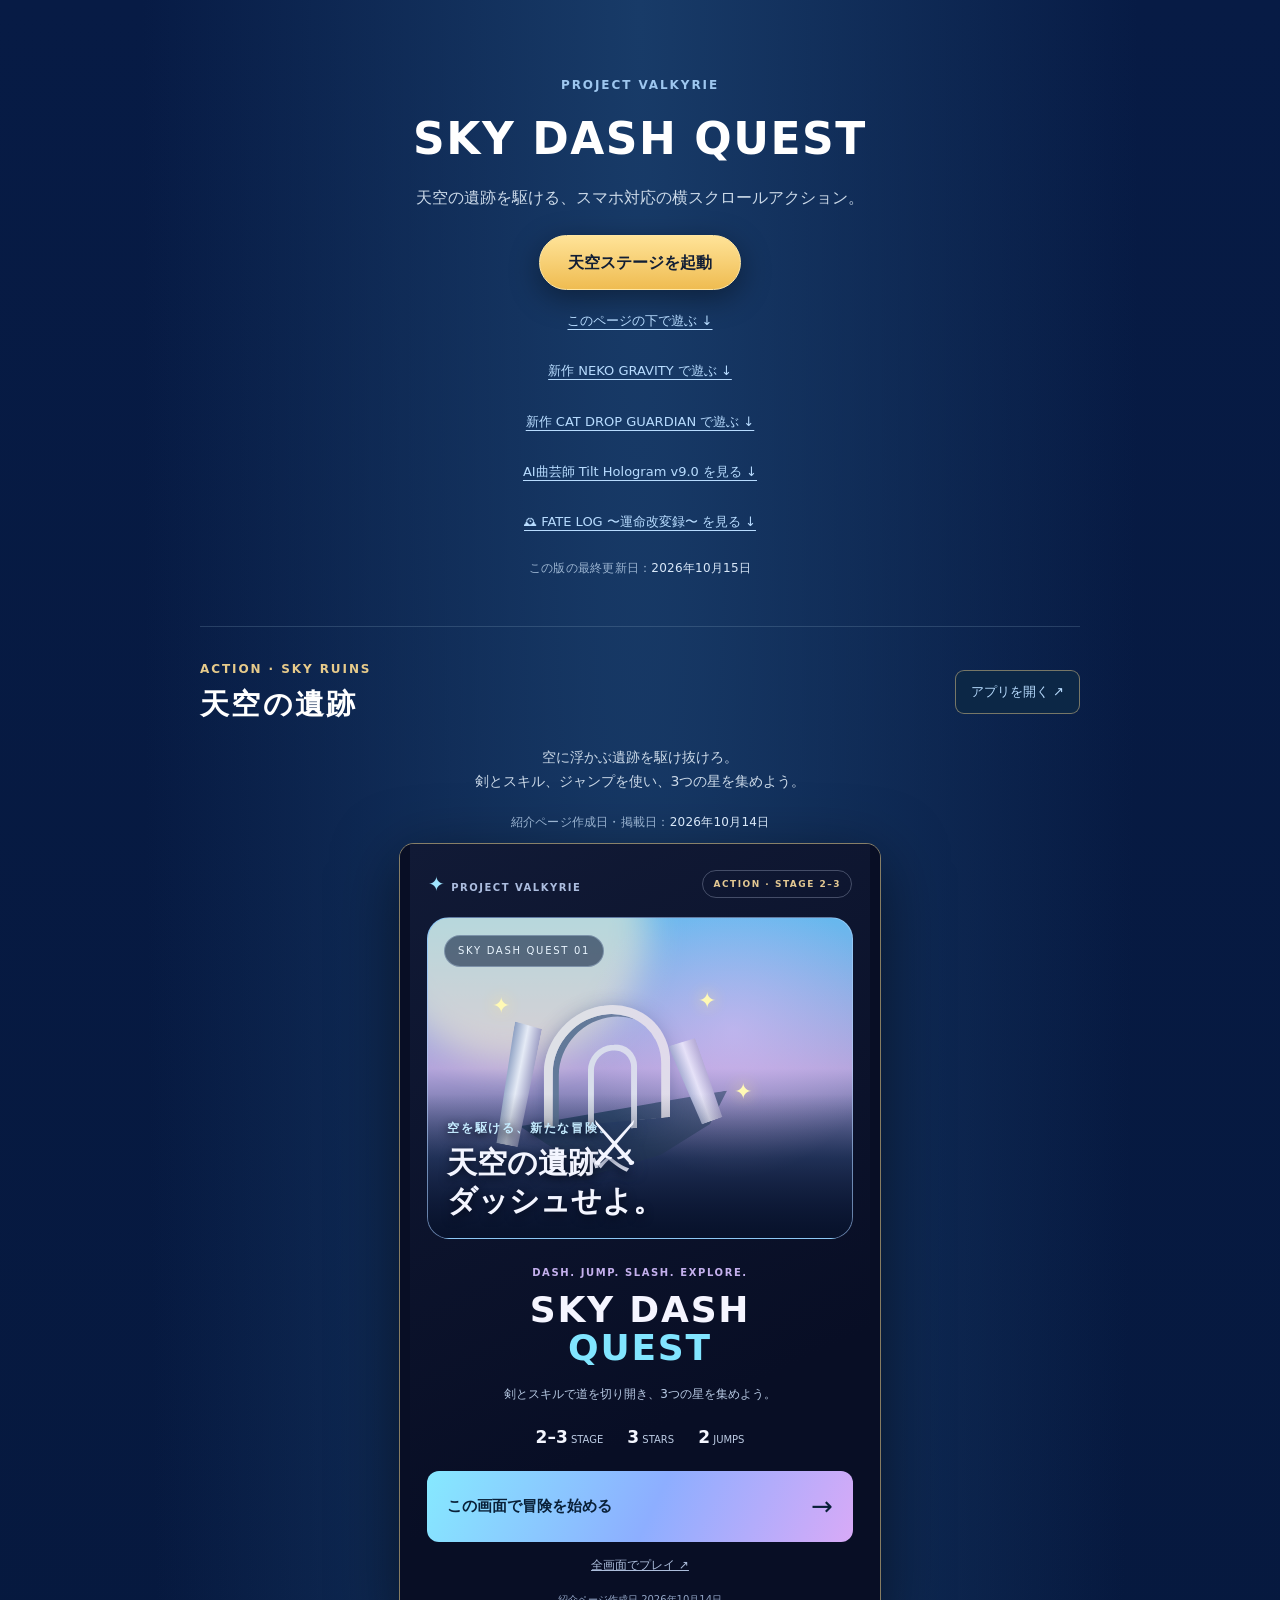
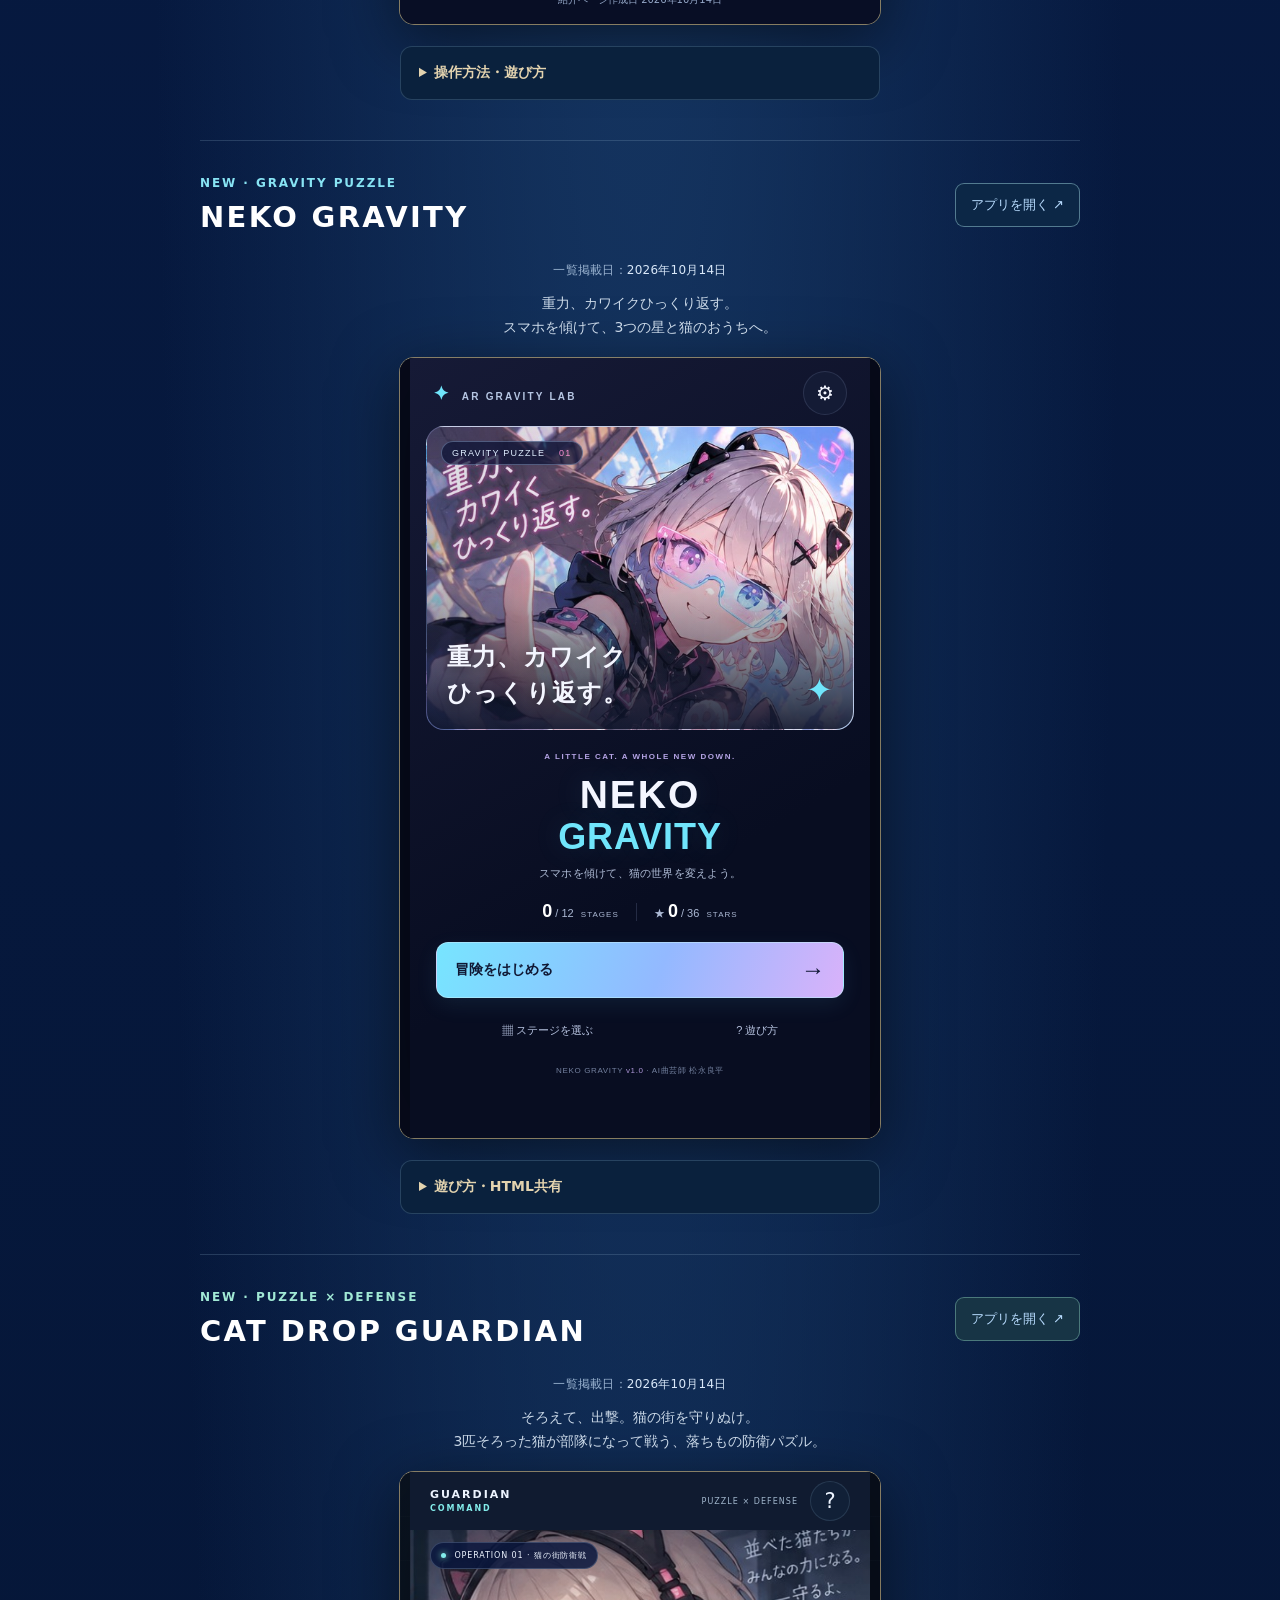
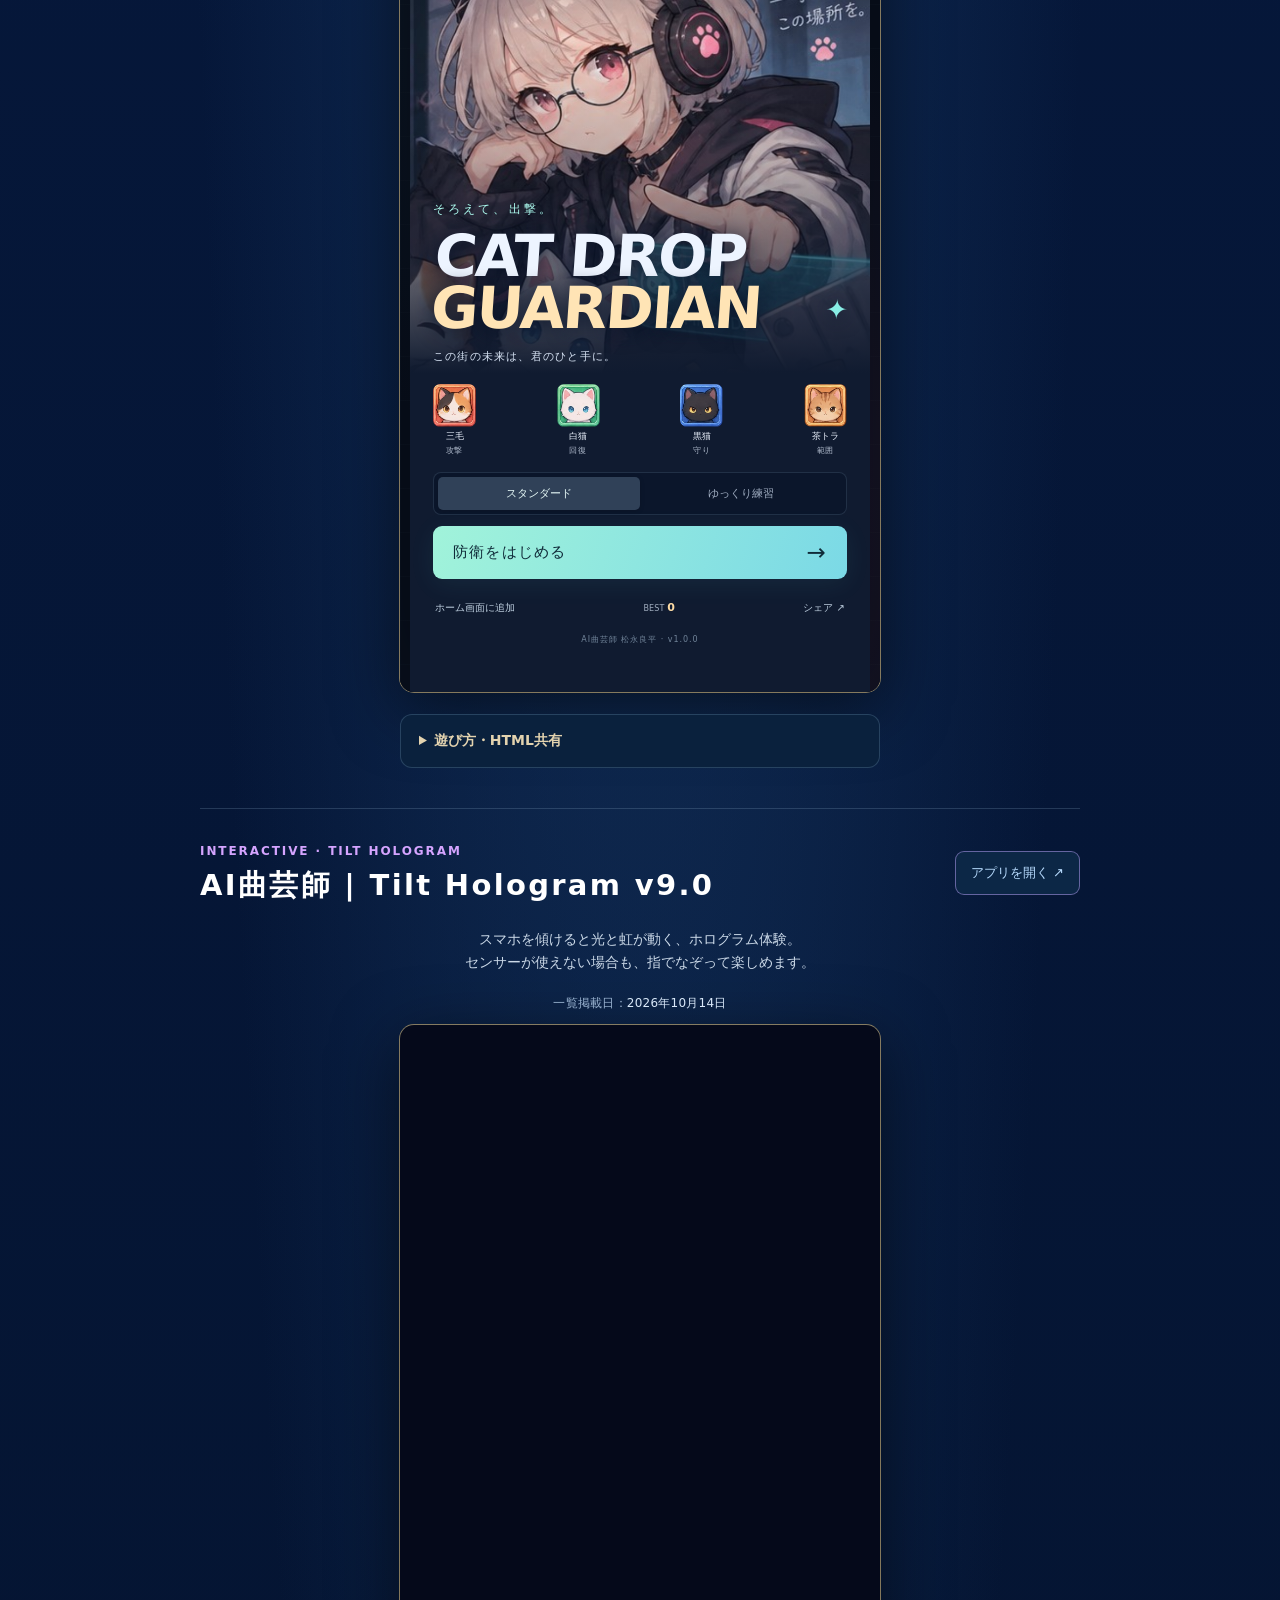
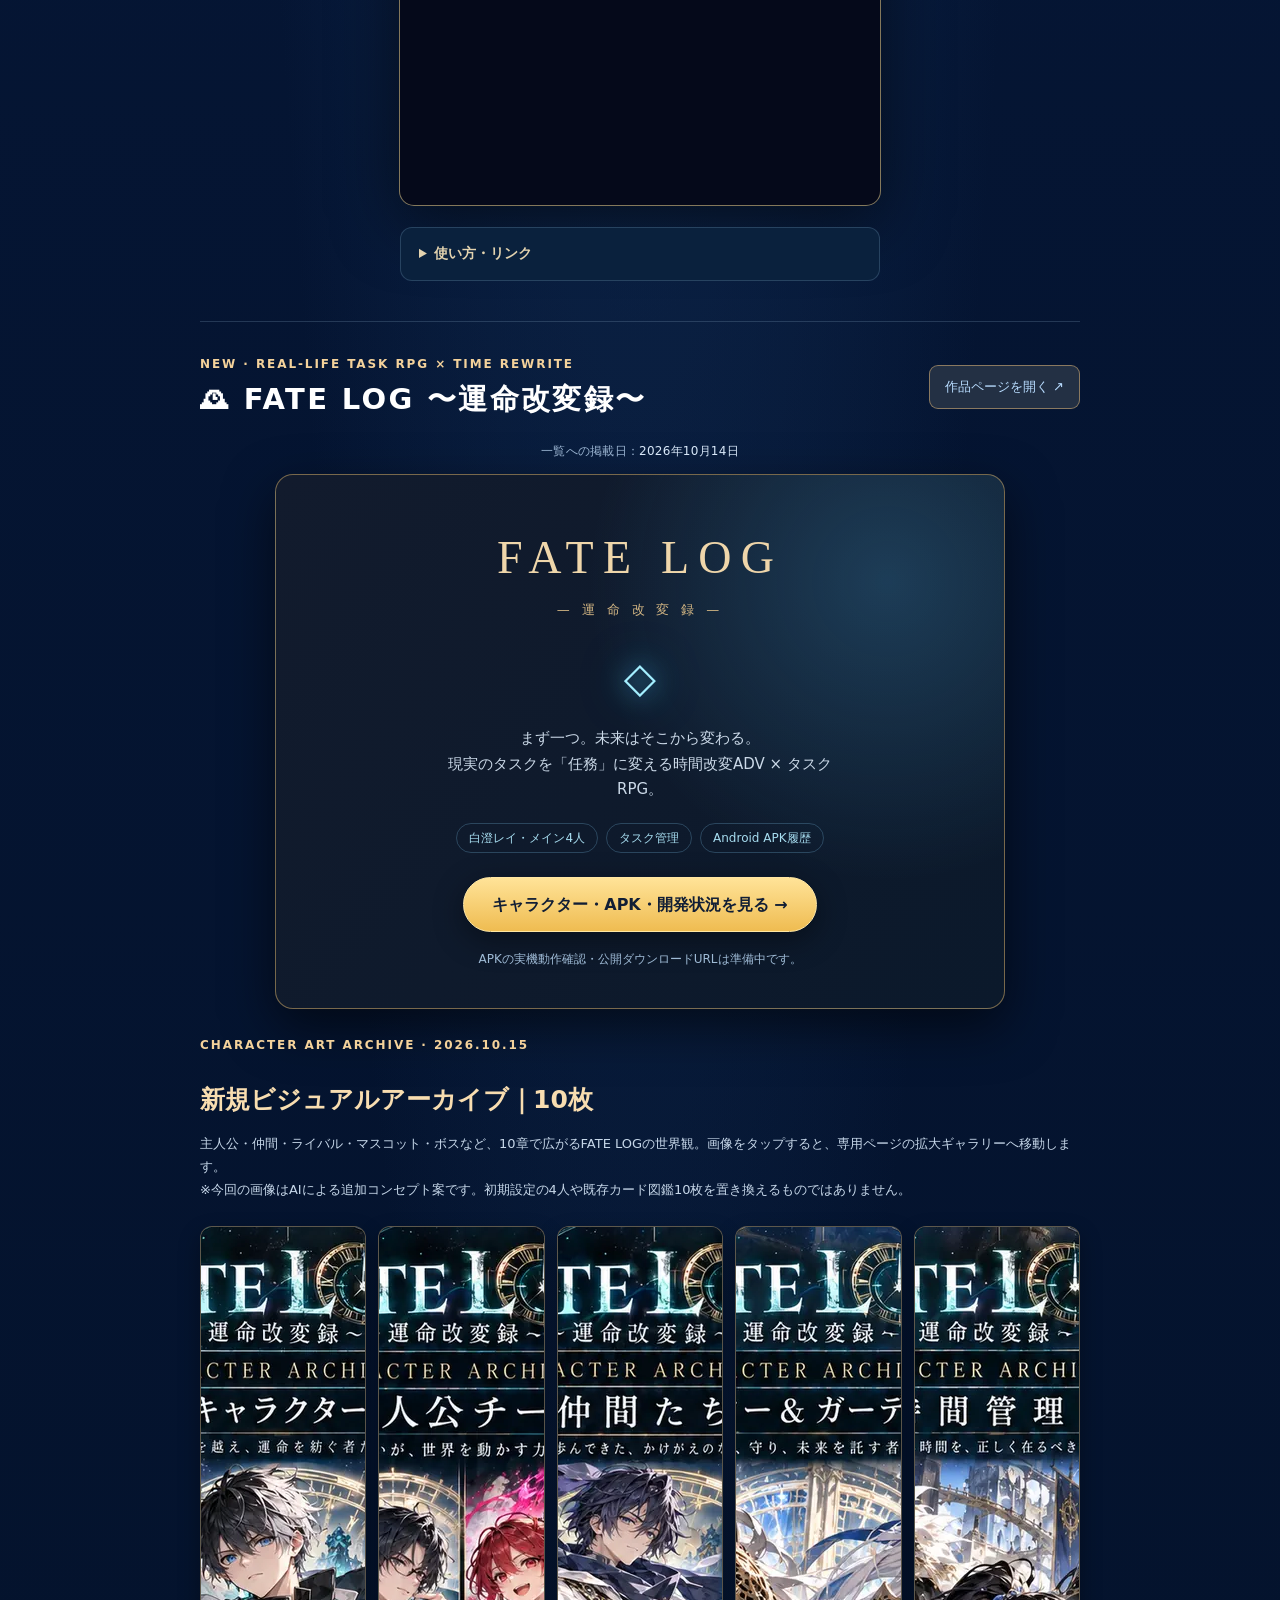
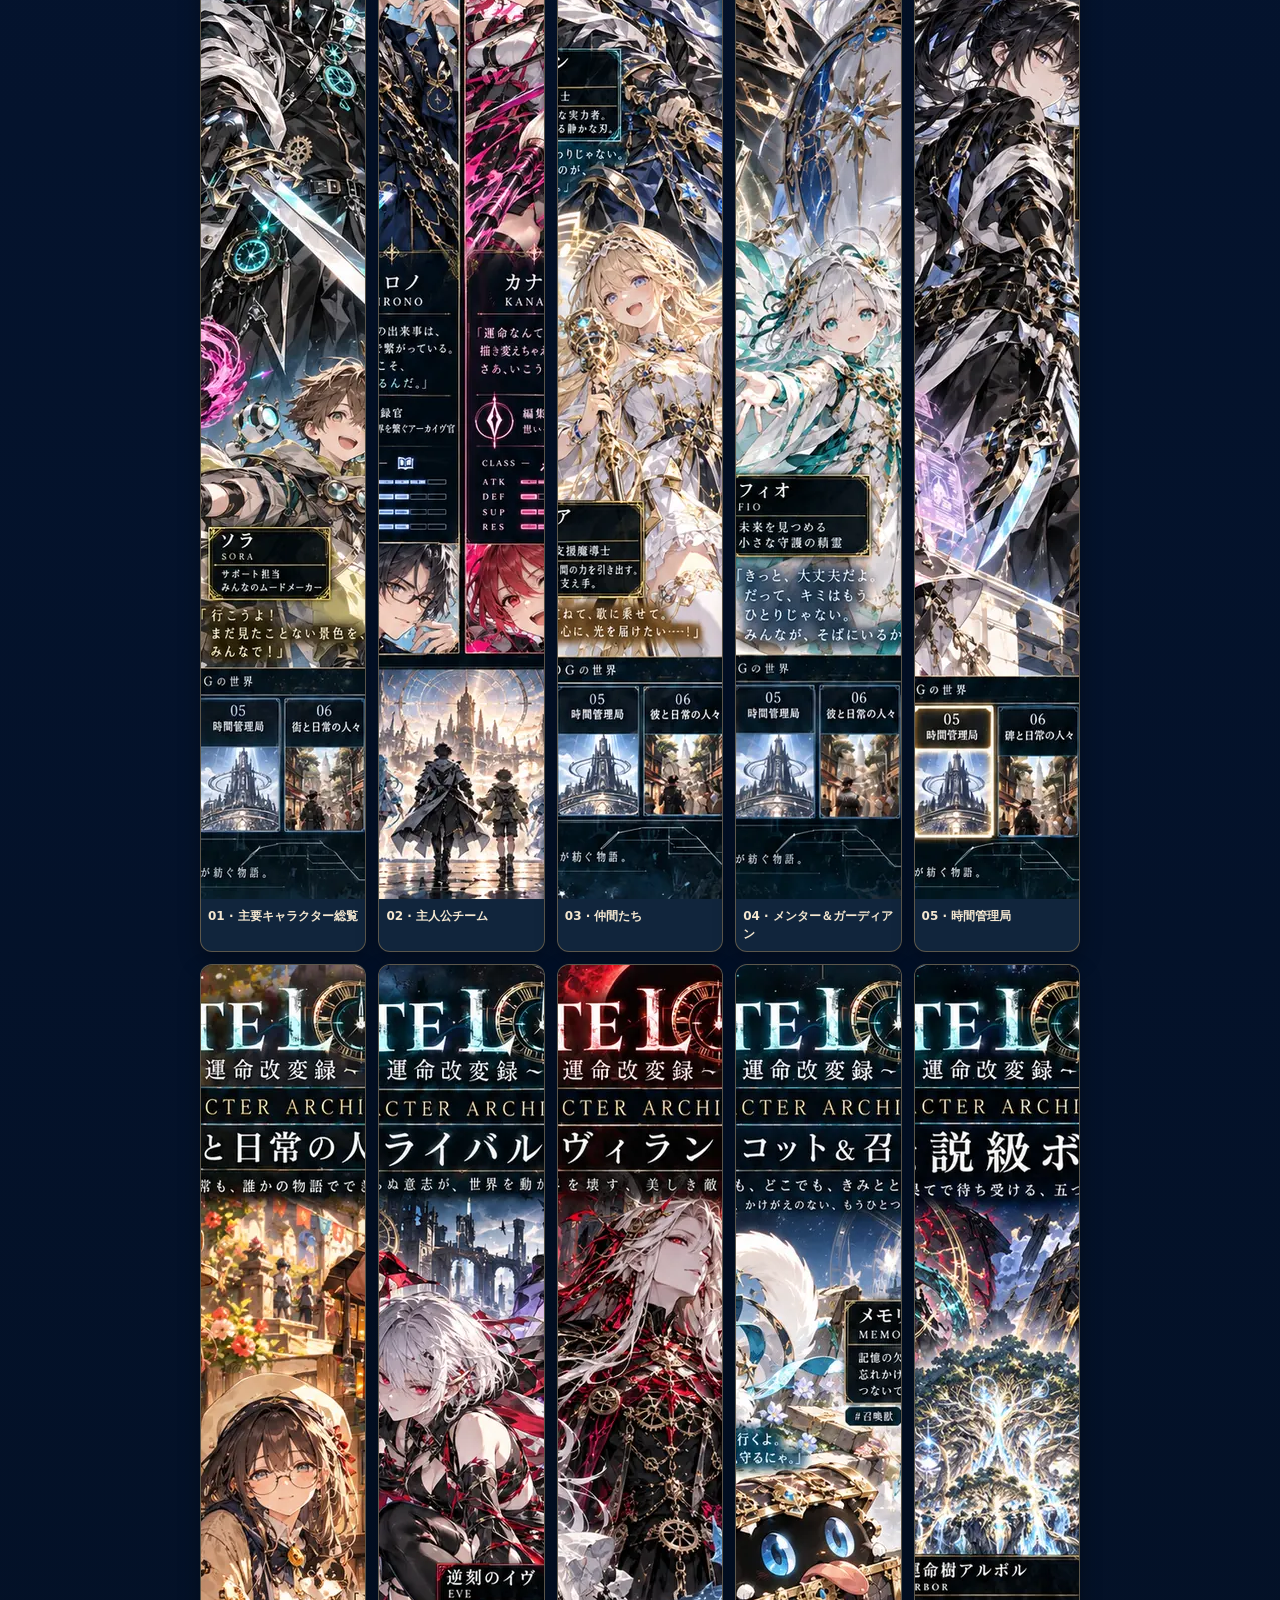
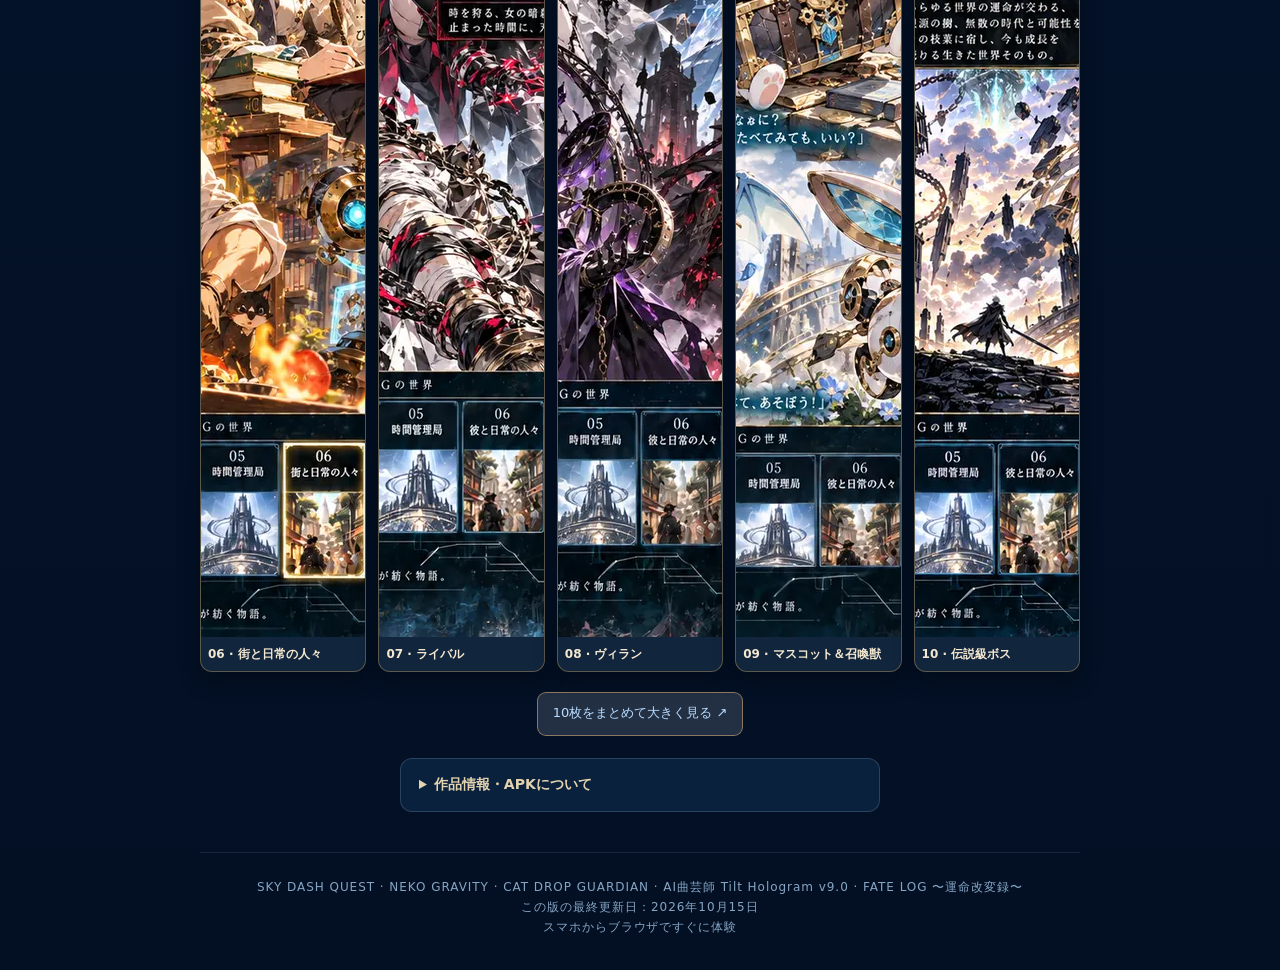
==== commit e1abf4ba: "feat(fate-log): publish ten concept artwork archives on landing and character page" ====
--- a/index.html
+++ b/index.html
@@ -55,6 +55,19 @@
 .fatelog-feature .fatelog-points{display:flex;flex-wrap:wrap;gap:8px;justify-content:center;margin:16px 0 24px}
 .fatelog-feature .fatelog-points span{font-size:12px;color:#a7ddf0;border:1px solid #5687a766;padding:4px 12px;border-radius:99px}
 .fatelog-feature .fatelog-link{display:table;margin:auto;text-align:center}
+
+/* FATE LOG ART ARCHIVE · 2026-10-15 */
+.fatelog-newarchive{max-width:920px;margin:26px auto 0}
+.fatelog-newarchive h3{margin:4px 0 10px;color:#f8ddb0;font-size:clamp(18px,3.5vw,25px)}
+.fatelog-newarchive .archive-explain{font-size:13px;color:#c6d7e9;line-height:1.8}
+.fatelog-art-grid{display:grid;grid-template-columns:repeat(5,minmax(0,1fr));gap:12px;margin:20px 0}
+.fatelog-art-grid a{display:block;overflow:hidden;min-width:0;text-decoration:none;border:1px solid #aa8b5c80;border-radius:12px;background:#11253c;color:#f5e8d1;box-shadow:0 9px 22px #0005}
+.fatelog-art-grid a:hover,.fatelog-art-grid a:focus-visible{border-color:#8adcfb;box-shadow:0 0 16px #52c2ee66}
+.fatelog-art-grid img{display:block;width:100%;aspect-ratio:900/1272;object-fit:cover;background:#0a1527}
+.fatelog-art-grid span{display:block;padding:8px 7px;font-size:12px;line-height:1.5;font-weight:750;overflow-wrap:anywhere}
+.fatelog-newarchive .archive-more{display:table;margin:15px auto 0}
+@media(max-width:700px){.fatelog-art-grid{grid-template-columns:repeat(3,minmax(0,1fr))}}
+@media(max-width:440px){.fatelog-art-grid{grid-template-columns:repeat(2,minmax(0,1fr));gap:10px}.fatelog-art-grid span{font-size:12px}}
 </style>
 </head>
 <body>
@@ -69,7 +82,7 @@
     <a class="sub" href="#cat-drop-guardian">新作 CAT DROP GUARDIAN で遊ぶ ↓</a>
     <a class="sub" href="#tilt-hologram">AI曲芸師 Tilt Hologram v9.0 を見る ↓</a>
     <a class="sub" href="#fate-log">🕰 FATE LOG 〜運命改変録〜 を見る ↓</a>
-    <p class="page-date">この版の作成日・更新日：<time datetime="2026-10-14">2026年10月14日</time></p>
+    <p class="page-date">この版の最終更新日：<time datetime="2026-10-15">2026年10月15日</time></p>
   </header>
 
   <section class="play-section sky-section" id="tenku-game" aria-labelledby="stage-title">
@@ -164,6 +177,54 @@
       <a class="b fatelog-link" href="./fate-log/">キャラクター・APK・開発状況を見る →</a>
       <p class="note" style="text-align:center;font-size:12px;margin:17px 0 0;color:#9fbbd6">APKの実機動作確認・公開ダウンロードURLは準備中です。</p>
     </div>
+
+<div class="fatelog-newarchive" aria-labelledby="fatelog-newarchive-title">
+  <p class="eyebrow">CHARACTER ART ARCHIVE · 2026.10.15</p>
+  <h3 id="fatelog-newarchive-title">新規ビジュアルアーカイブ｜10枚</h3>
+  <p class="archive-explain">主人公・仲間・ライバル・マスコット・ボスなど、10章で広がるFATE LOGの世界観。画像をタップすると、専用ページの拡大ギャラリーへ移動します。<br>※今回の画像はAIによる追加コンセプト案です。初期設定の4人や既存カード図鑑10枚を置き換えるものではありません。</p>
+  <div class="fatelog-art-grid">
+<a href="./fate-log/#art-archive-01" aria-label="ビジュアルアーカイブ 01 主要キャラクター総覧 の詳細へ">
+<img src="./fate-log/assets/archive/archive-01.webp" alt="01 主要キャラクター総覧：FATE LOGのAI生成コンセプトアート" loading="lazy" decoding="async" width="900" height="1272">
+<span>01 · 主要キャラクター総覧</span></a>
+
+<a href="./fate-log/#art-archive-02" aria-label="ビジュアルアーカイブ 02 主人公チーム の詳細へ">
+<img src="./fate-log/assets/archive/archive-02.webp" alt="02 主人公チーム：FATE LOGのAI生成コンセプトアート" loading="lazy" decoding="async" width="900" height="1272">
+<span>02 · 主人公チーム</span></a>
+
+<a href="./fate-log/#art-archive-03" aria-label="ビジュアルアーカイブ 03 仲間たち の詳細へ">
+<img src="./fate-log/assets/archive/archive-03.webp" alt="03 仲間たち：FATE LOGのAI生成コンセプトアート" loading="lazy" decoding="async" width="900" height="1272">
+<span>03 · 仲間たち</span></a>
+
+<a href="./fate-log/#art-archive-04" aria-label="ビジュアルアーカイブ 04 メンター＆ガーディアン の詳細へ">
+<img src="./fate-log/assets/archive/archive-04.webp" alt="04 メンター＆ガーディアン：FATE LOGのAI生成コンセプトアート" loading="lazy" decoding="async" width="900" height="1272">
+<span>04 · メンター＆ガーディアン</span></a>
+
+<a href="./fate-log/#art-archive-05" aria-label="ビジュアルアーカイブ 05 時間管理局 の詳細へ">
+<img src="./fate-log/assets/archive/archive-05.webp" alt="05 時間管理局：FATE LOGのAI生成コンセプトアート" loading="lazy" decoding="async" width="900" height="1272">
+<span>05 · 時間管理局</span></a>
+
+<a href="./fate-log/#art-archive-06" aria-label="ビジュアルアーカイブ 06 街と日常の人々 の詳細へ">
+<img src="./fate-log/assets/archive/archive-06.webp" alt="06 街と日常の人々：FATE LOGのAI生成コンセプトアート" loading="lazy" decoding="async" width="900" height="1272">
+<span>06 · 街と日常の人々</span></a>
+
+<a href="./fate-log/#art-archive-07" aria-label="ビジュアルアーカイブ 07 ライバル の詳細へ">
+<img src="./fate-log/assets/archive/archive-07.webp" alt="07 ライバル：FATE LOGのAI生成コンセプトアート" loading="lazy" decoding="async" width="900" height="1272">
+<span>07 · ライバル</span></a>
+
+<a href="./fate-log/#art-archive-08" aria-label="ビジュアルアーカイブ 08 ヴィラン の詳細へ">
+<img src="./fate-log/assets/archive/archive-08.webp" alt="08 ヴィラン：FATE LOGのAI生成コンセプトアート" loading="lazy" decoding="async" width="900" height="1272">
+<span>08 · ヴィラン</span></a>
+
+<a href="./fate-log/#art-archive-09" aria-label="ビジュアルアーカイブ 09 マスコット＆召喚獣 の詳細へ">
+<img src="./fate-log/assets/archive/archive-09.webp" alt="09 マスコット＆召喚獣：FATE LOGのAI生成コンセプトアート" loading="lazy" decoding="async" width="900" height="1272">
+<span>09 · マスコット＆召喚獣</span></a>
+
+<a href="./fate-log/#art-archive-10" aria-label="ビジュアルアーカイブ 10 伝説級ボス の詳細へ">
+<img src="./fate-log/assets/archive/archive-10.webp" alt="10 伝説級ボス：FATE LOGのAI生成コンセプトアート" loading="lazy" decoding="async" width="900" height="1272">
+<span>10 · 伝説級ボス</span></a>
+  </div>
+  <a class="open-game archive-more" href="./fate-log/#art-archive">10枚をまとめて大きく見る ↗</a>
+</div>
     <details class="instructions">
       <summary>作品情報・APKについて</summary>
       <dl>
@@ -174,7 +235,7 @@
       </dl>
     </details>
   </section>
-  <footer>SKY DASH QUEST · NEKO GRAVITY · CAT DROP GUARDIAN · AI曲芸師 Tilt Hologram v9.0 · FATE LOG 〜運命改変録〜<br>この版の作成日・更新日：<time datetime="2026-10-14">2026年10月14日</time><br>スマホからブラウザですぐに体験</footer>
+  <footer>SKY DASH QUEST · NEKO GRAVITY · CAT DROP GUARDIAN · AI曲芸師 Tilt Hologram v9.0 · FATE LOG 〜運命改変録〜<br>この版の最終更新日：<time datetime="2026-10-15">2026年10月15日</time><br>スマホからブラウザですぐに体験</footer>
 </main>
 </body>
 </html>
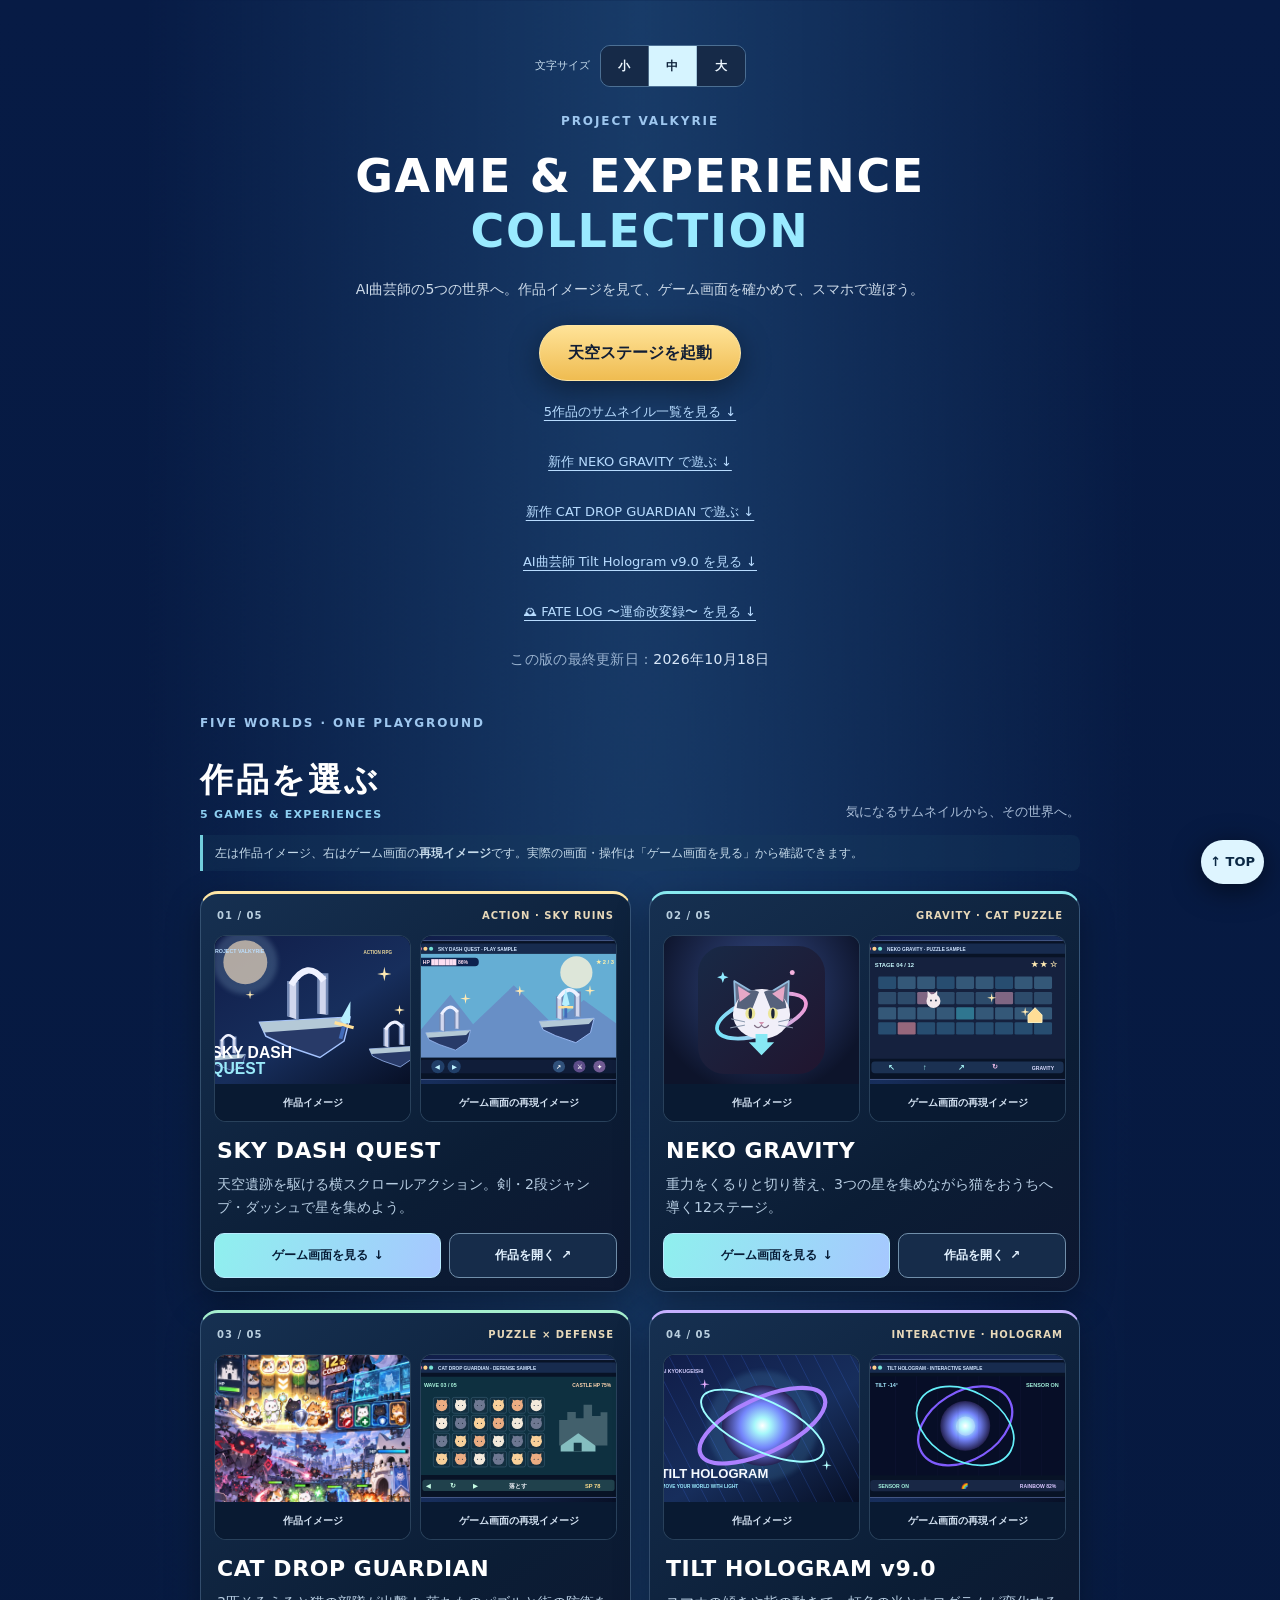
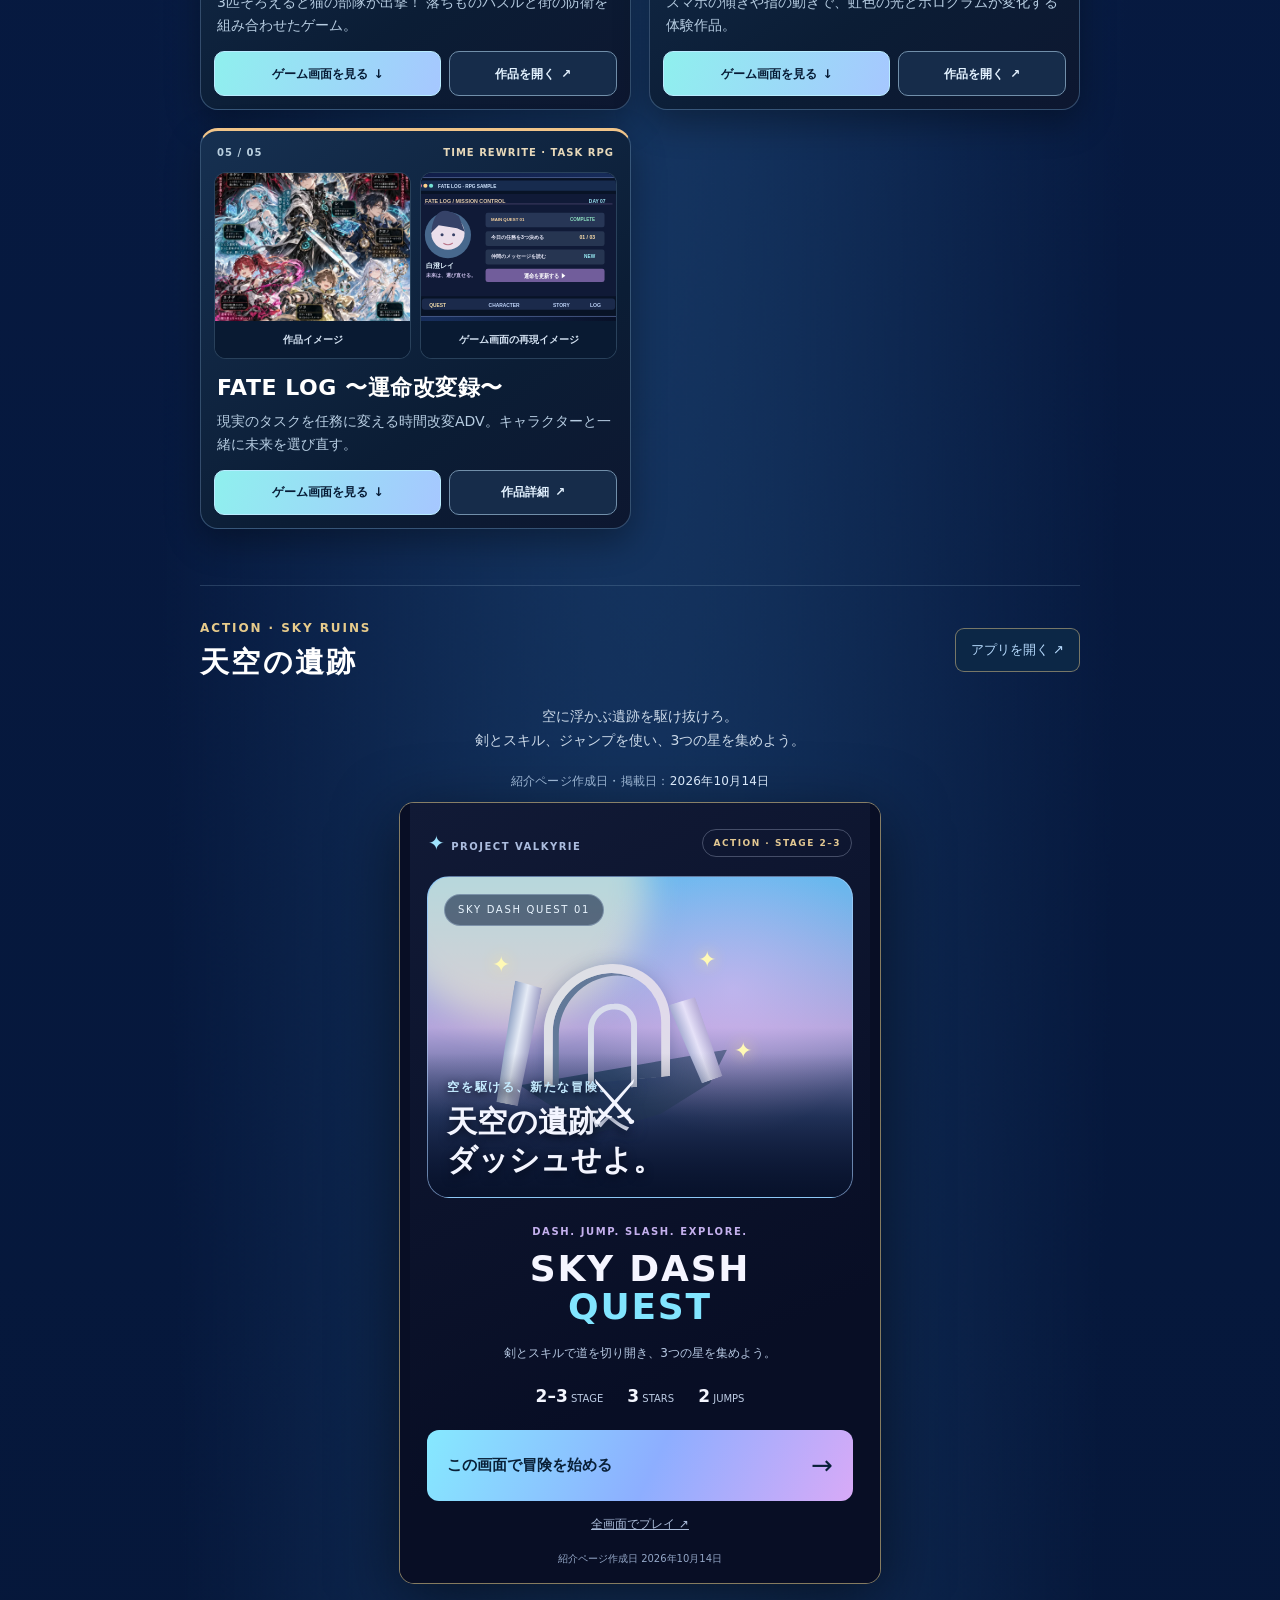
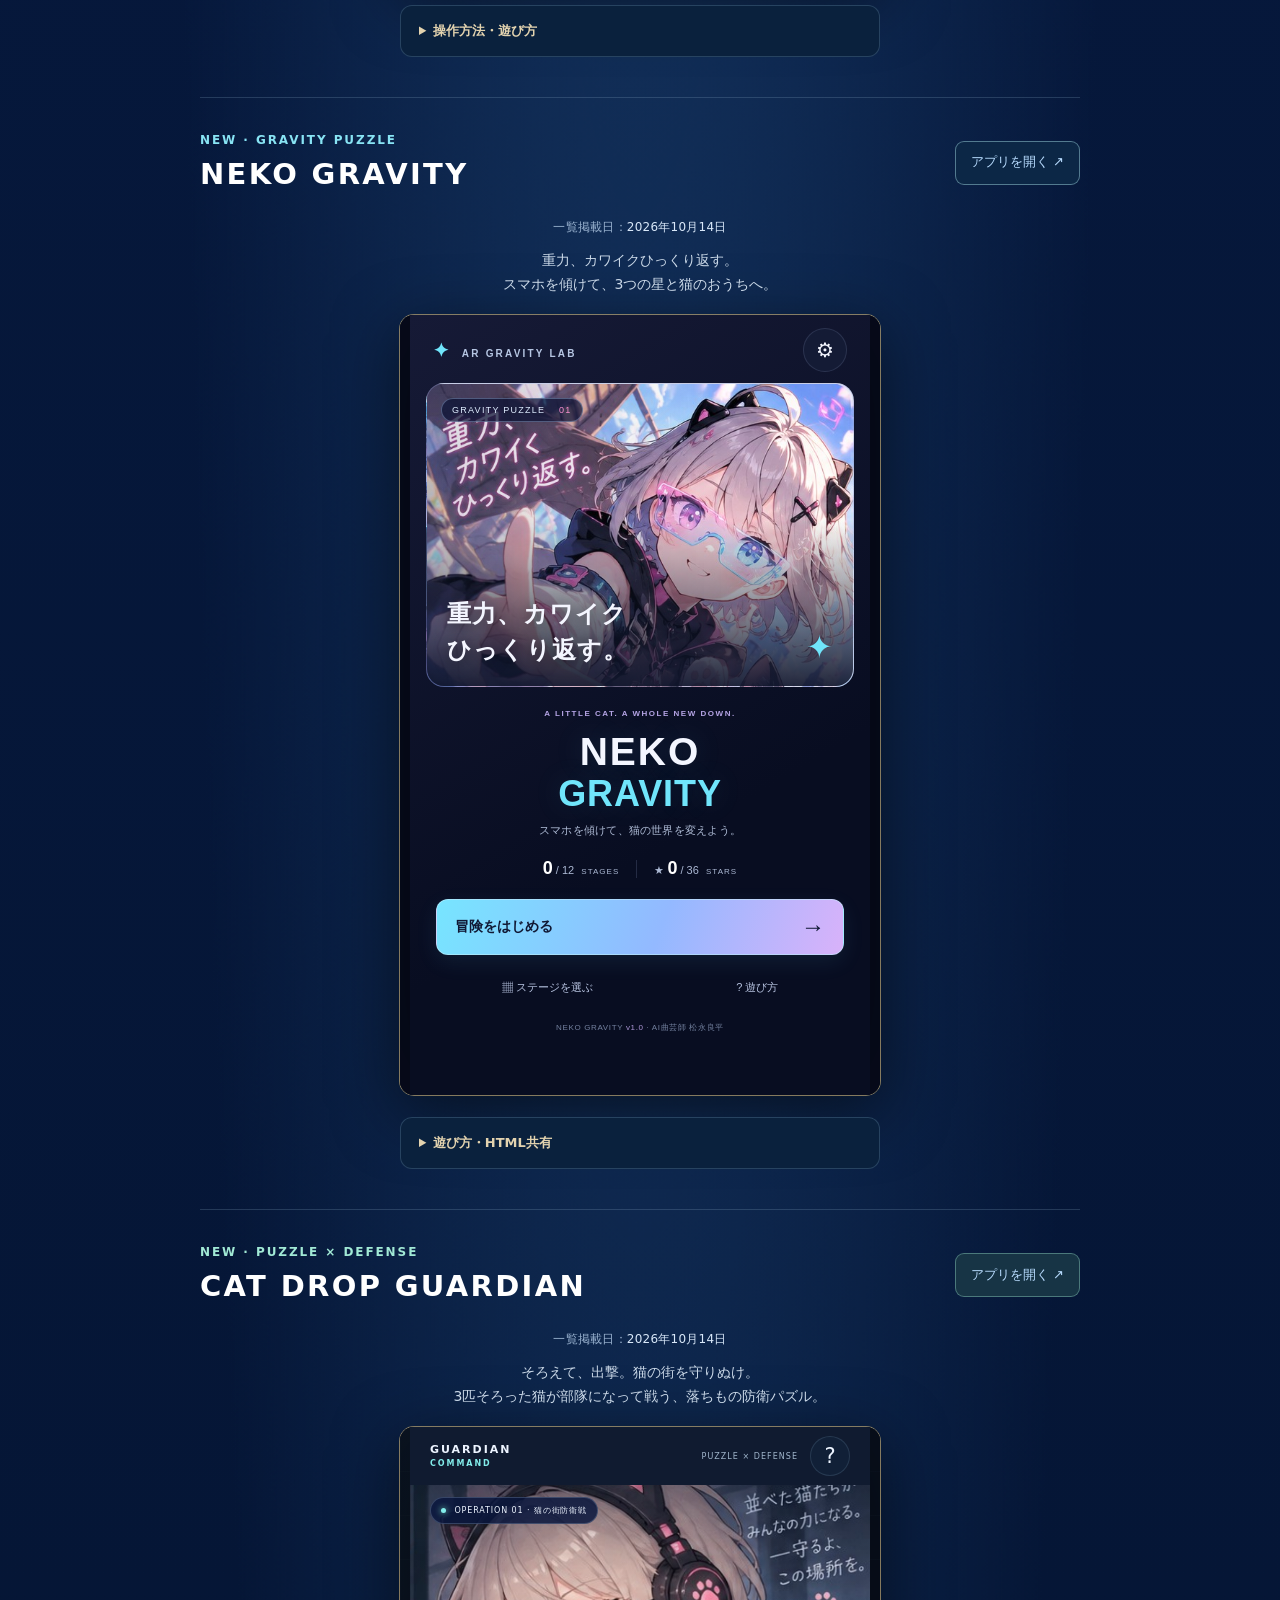
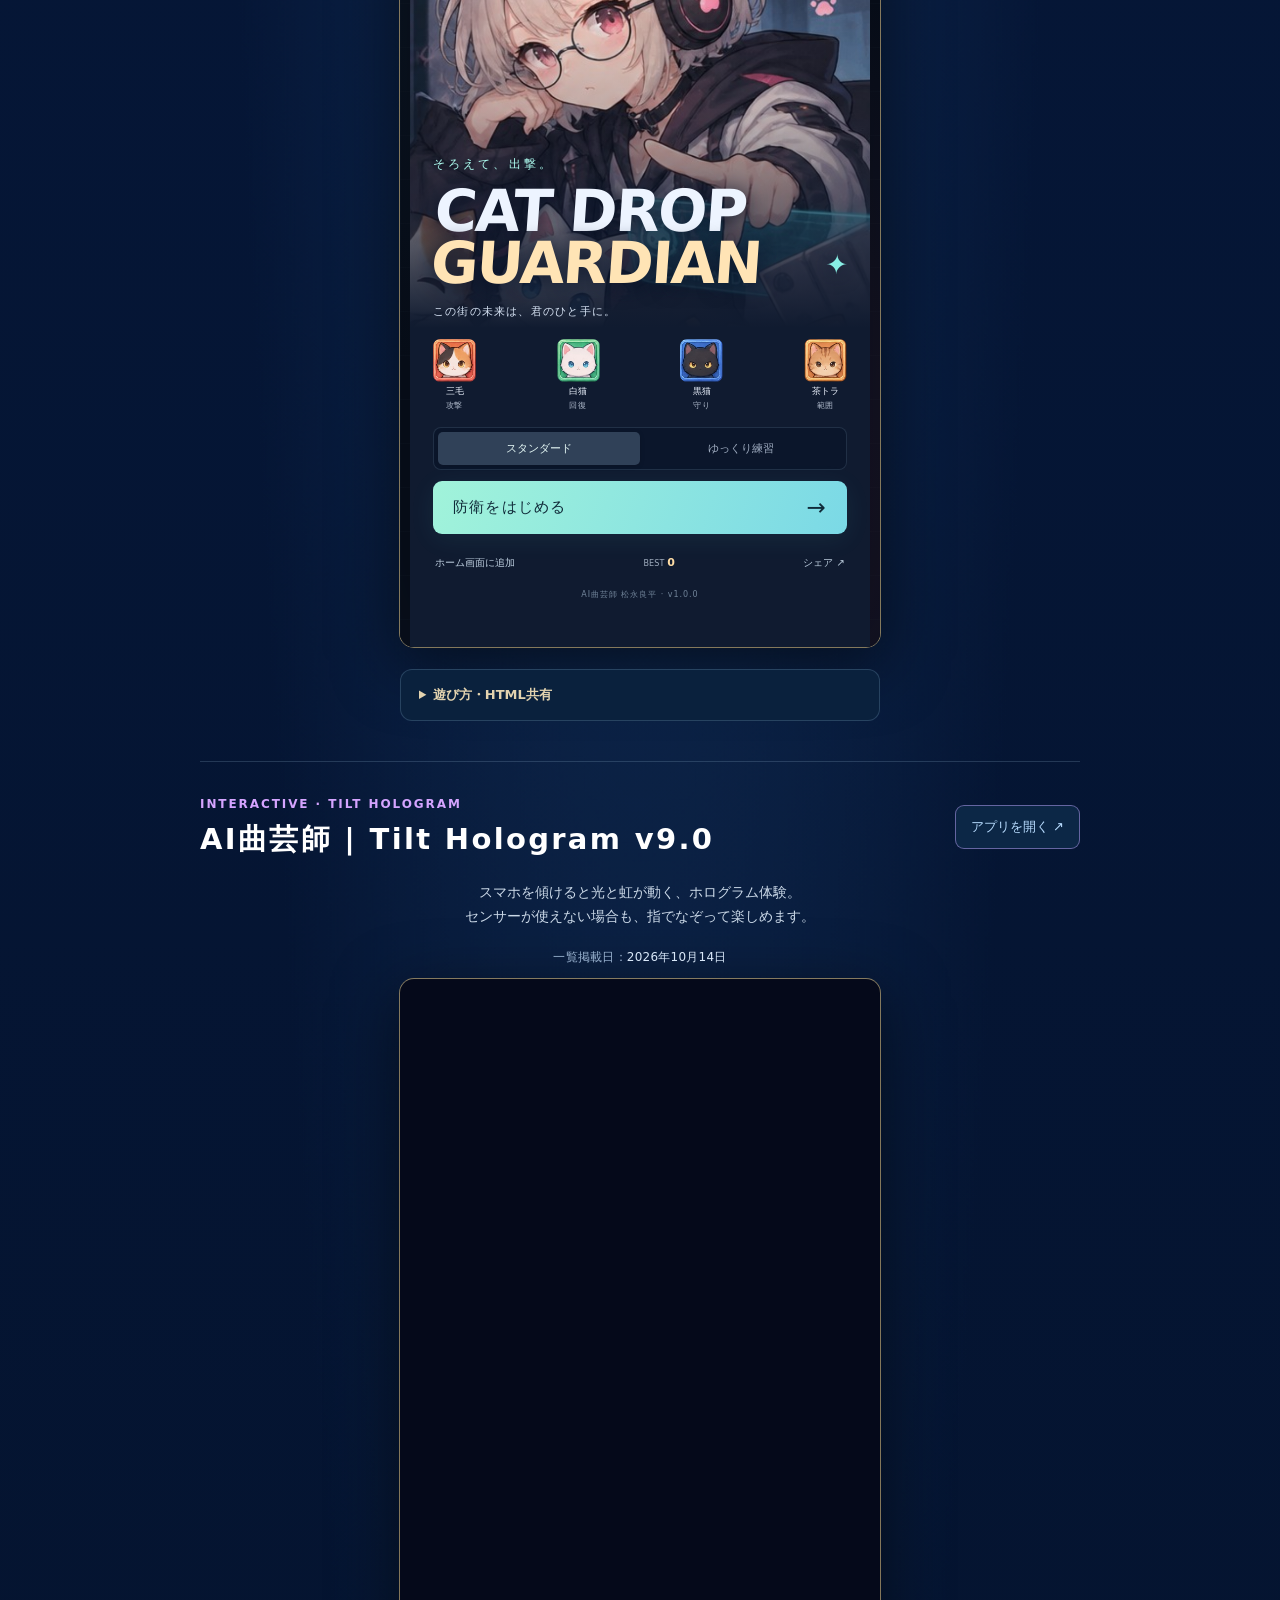
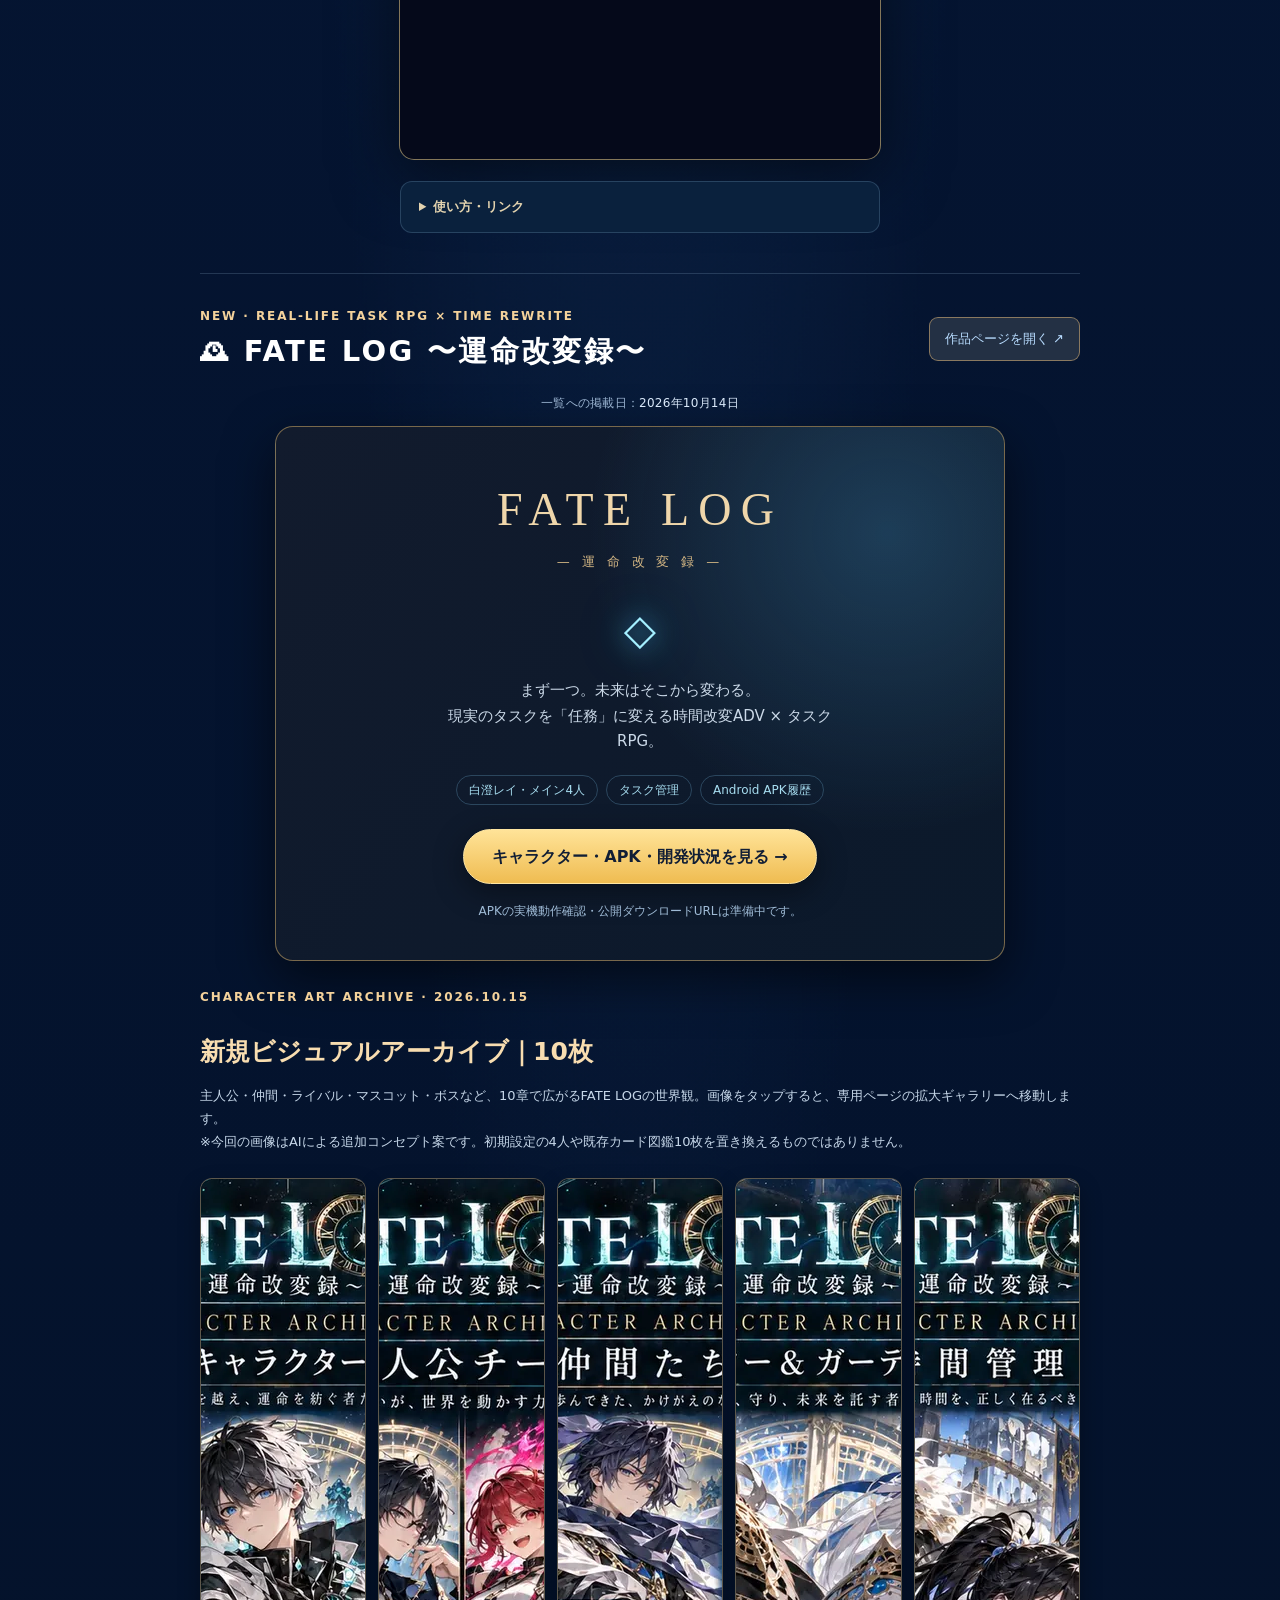
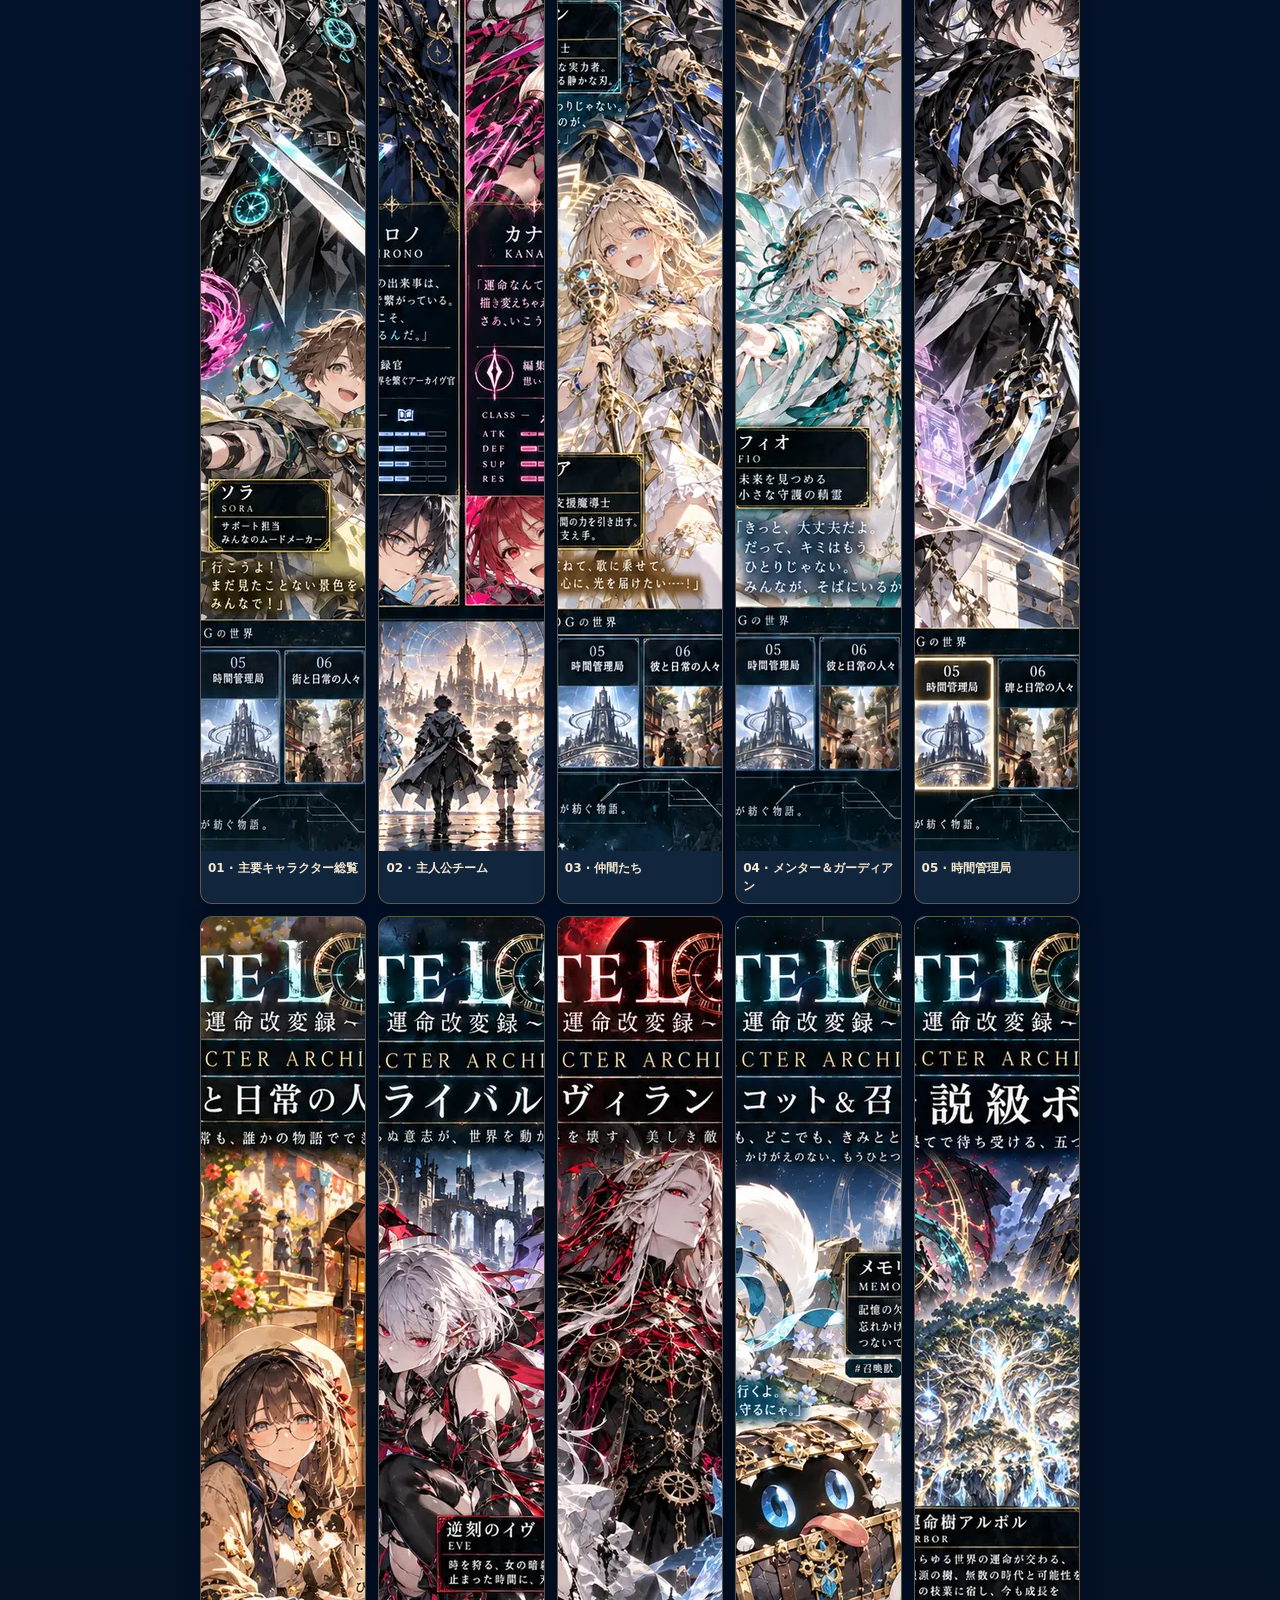
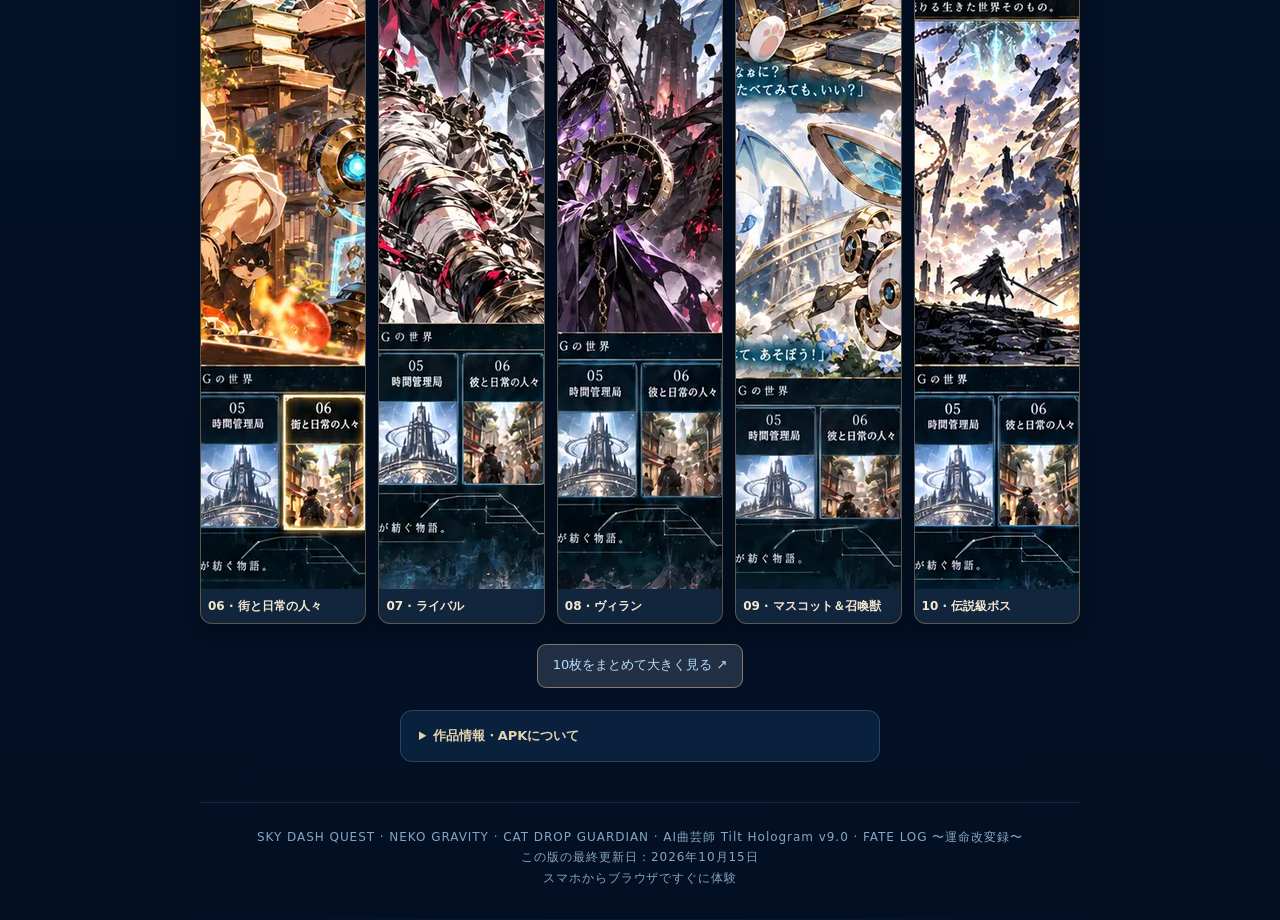
==== commit 41fc274d: "Add five-game dual-thumbnail gallery, mobile layout and accessibility controls" ====
--- a/index.html
+++ b/index.html
@@ -68,22 +68,125 @@
 .fatelog-newarchive .archive-more{display:table;margin:15px auto 0}
 @media(max-width:700px){.fatelog-art-grid{grid-template-columns:repeat(3,minmax(0,1fr))}}
 @media(max-width:440px){.fatelog-art-grid{grid-template-columns:repeat(2,minmax(0,1fr));gap:10px}.fatelog-art-grid span{font-size:12px}}
+
+/* Showcase visual system · 2026-10-18 */
+:root{--font-scale:1;scroll-behavior:smooth}
+body{font-size:calc(16px * var(--font-scale))}
+#top{scroll-margin-top:0}
+.intro{padding-top:45px;padding-bottom:25px}
+.intro h1{font-size:clamp(calc(31px * var(--font-scale)),6vw,calc(46px * var(--font-scale)))}
+.intro p,.showcase-info p{font-size:calc(14px * var(--font-scale))}
+.showcase{padding:16px 0 56px;scroll-margin-top:16px}
+.showcase-heading{display:flex;justify-content:space-between;gap:18px;align-items:end;margin:0 0 12px}
+.showcase-heading h2{font-size:clamp(calc(25px * var(--font-scale)),5vw,calc(33px * var(--font-scale)))}
+.showcase-heading>p{margin:0;color:#aabed8;font-size:calc(13px * var(--font-scale));text-align:right}
+.showcase-count{display:block;font-size:calc(11px * var(--font-scale));font-weight:750;letter-spacing:.11em;color:#8dcff1;margin-top:4px}
+.showcase-disclaimer{margin:0 0 20px;border-left:3px solid #72cedd;padding:8px 12px;background:#17395a55;border-radius:0 8px 8px 0;color:#c4d9e9;font-size:calc(12px * var(--font-scale))}
+.showcase-grid{display:grid;grid-template-columns:repeat(2,minmax(0,1fr));gap:18px}
+.showcase-card{min-width:0;display:flex;flex-direction:column;padding:13px;border:1px solid #577ca087;border-radius:18px;background:linear-gradient(145deg,#163051 0%,#0b1d35 65%,#0d1730);box-shadow:0 13px 35px #0005;transition:transform .18s ease,border-color .18s ease}
+.showcase-card:hover{transform:translateY(-3px);border-color:#9adbea}
+.showcase-card.theme-neko{border-top:3px solid #88e9ef}.showcase-card.theme-cat{border-top:3px solid #a5efce}.showcase-card.theme-sky{border-top:3px solid #ffe6a5}.showcase-card.theme-holo{border-top:3px solid #c5b0ff}.showcase-card.theme-fate{border-top:3px solid #f1c58a}
+.card-top{display:flex;justify-content:space-between;gap:12px;padding:0 3px 11px;font-size:calc(10px * var(--font-scale));letter-spacing:.10em;color:#b9cfdf;font-weight:800}
+.card-top span:last-child{text-align:right;color:#e7d8b9}
+.thumb-pair{display:grid;grid-template-columns:repeat(2,minmax(0,1fr));gap:9px}
+.showcase-thumb{min-width:0;margin:0;border:1px solid #5e82a363;border-radius:12px;overflow:hidden;background:#08182d}
+.showcase-thumb a{display:block;overflow:hidden;aspect-ratio:1.32;background:radial-gradient(circle at 50% 34%,#354b87,#0d142b 80%)}
+.showcase-thumb img{width:100%;height:100%;display:block;object-fit:cover;transition:transform .25s ease}
+.showcase-thumb img.fit-contain{object-fit:contain;padding:10px}
+.showcase-thumb a:hover img,.showcase-thumb a:focus-visible img{transform:scale(1.045)}
+.showcase-thumb figcaption{min-height:37px;display:flex;align-items:center;justify-content:center;padding:5px 4px;text-align:center;color:#d5e3f3;background:#091a32;font-size:calc(10px * var(--font-scale));line-height:1.35;font-weight:750}
+.showcase-info{padding:14px 3px 2px;flex:1}
+.showcase-info h3{font-size:clamp(calc(18px * var(--font-scale)),2.2vw,calc(22px * var(--font-scale)));line-height:1.35;margin:0 0 7px;letter-spacing:.025em;overflow-wrap:anywhere}
+.showcase-info p{margin:0 0 12px;color:#b7cde2;line-height:1.65}
+.showcase-actions{display:grid;grid-template-columns:minmax(0,1.15fr) minmax(0,.85fr);gap:8px}
+.showcase-action{display:flex;align-items:center;justify-content:center;gap:6px;min-height:45px;padding:8px 7px;text-align:center;border:1px solid #718faa;border-radius:10px;font-size:calc(12px * var(--font-scale));font-weight:850;text-decoration:none;line-height:1.35}
+.showcase-action.primary{background:linear-gradient(110deg,#8ff0ee,#a6c7ff);border-color:#b9ecff;color:#071c36}
+.showcase-action.secondary{background:#162c4a;color:#e3f2ff}
+.showcase-action:hover{filter:brightness(1.12)}
+.site-tools{display:flex;justify-content:center;align-items:center;gap:10px;flex-wrap:wrap;margin:0 auto 19px}
+.site-tools-label{font-size:calc(11px * var(--font-scale));color:#c5dbec}
+.text-buttons{display:flex;border:1px solid #7da1bd88;border-radius:10px;overflow:hidden}
+.text-buttons button{min-width:48px;min-height:40px;border:0;border-right:1px solid #7da1bd88;color:#ecf6ff;background:#162a48;font:inherit;font-size:12px;font-weight:800;cursor:pointer}
+.text-buttons button:last-child{border-right:0}
+.text-buttons button[aria-pressed="true"]{background:#d6f4ff;color:#10243d}
+.text-buttons button:focus-visible{outline:3px solid #ffe39d;outline-offset:-3px}
+.back-to-top{position:fixed;right:16px;bottom:calc(16px + env(safe-area-inset-bottom));z-index:20;display:grid;place-items:center;min-width:56px;min-height:44px;padding:6px 9px;border-radius:30px;background:#def5ff;color:#0b2844;text-decoration:none;font-size:13px;font-weight:900;box-shadow:0 6px 28px #0008}
+.play-note,.neko-note{font-size:calc(14px * var(--font-scale))}
+.instructions dl,.instructions summary{font-size:calc(13px * var(--font-scale))}
+.publish-date,.page-date{font-size:calc(12px * var(--font-scale))}
+@media(max-width:700px){.showcase-grid{grid-template-columns:1fr;gap:14px}.showcase-heading{align-items:start;flex-direction:column;gap:5px}.showcase-heading>p{text-align:left}.intro{padding-top:31px}.showcase{padding-bottom:33px}.showcase-thumb a{aspect-ratio:1.45}}
+@media(max-width:365px){.showcase-card{padding:10px}.thumb-pair{gap:6px}.showcase-thumb figcaption{font-size:10px;min-height:42px}.showcase-actions{grid-template-columns:1fr}.showcase-action{min-height:42px}.site-tools{gap:6px}.back-to-top{right:9px;bottom:9px}}
+@media(prefers-reduced-motion:reduce){:root{scroll-behavior:auto}.showcase-card,.showcase-thumb img{transition:none}}
 </style>
 </head>
-<body>
+<body id="top">
 <main>
   <header class="intro">
+    <nav class="site-tools" aria-label="表示設定"><span class="site-tools-label">文字サイズ</span><div class="text-buttons" role="group" aria-label="文字サイズ切替"><button type="button" data-font="small" aria-pressed="false">小</button><button type="button" data-font="medium" aria-pressed="true">中</button><button type="button" data-font="large" aria-pressed="false">大</button></div></nav>
     <small>PROJECT VALKYRIE</small>
-    <h1>SKY DASH QUEST</h1>
-    <p>天空の遺跡を駆ける、スマホ対応の横スクロールアクション。</p>
+    <h1>GAME &amp; EXPERIENCE <span style="color:#9aeaff">COLLECTION</span></h1>
+    <p>AI曲芸師の5つの世界へ。作品イメージを見て、ゲーム画面を確かめて、スマホで遊ぼう。</p>
     <a class="b" href="./sky-dash-quest/">天空ステージを起動</a>
-    <a class="sub" href="#tenku-game">このページの下で遊ぶ ↓</a>
+    <a class="sub" href="#works">5作品のサムネイル一覧を見る ↓</a>
     <a class="sub" href="#neko-gravity">新作 NEKO GRAVITY で遊ぶ ↓</a>
     <a class="sub" href="#cat-drop-guardian">新作 CAT DROP GUARDIAN で遊ぶ ↓</a>
     <a class="sub" href="#tilt-hologram">AI曲芸師 Tilt Hologram v9.0 を見る ↓</a>
     <a class="sub" href="#fate-log">🕰 FATE LOG 〜運命改変録〜 を見る ↓</a>
-    <p class="page-date">この版の最終更新日：<time datetime="2026-10-15">2026年10月15日</time></p>
+    <p class="page-date">この版の最終更新日：<time datetime="2026-10-18">2026年10月18日</time></p>
   </header>
+
+  <!-- Showcase added 2026-10-18: key art + clearly labelled illustrated screen concepts -->
+  <section id="works" class="showcase" aria-labelledby="showcase-title">
+    <div class="showcase-heading"><div><p class="eyebrow">FIVE WORLDS · ONE PLAYGROUND</p><h2 id="showcase-title">作品を選ぶ <span class="showcase-count">5 GAMES &amp; EXPERIENCES</span></h2></div><p>気になるサムネイルから、その世界へ。</p></div>
+    <p class="showcase-disclaimer">左は作品イメージ、右はゲーム画面の<strong>再現イメージ</strong>です。実際の画面・操作は「ゲーム画面を見る」から確認できます。</p>
+    <div class="showcase-grid">
+      <article class="showcase-card theme-sky" aria-label="SKY DASH QUEST">
+        <div class="card-top"><span>01 / 05</span><span>ACTION · SKY RUINS</span></div>
+        <div class="thumb-pair">
+          <figure class="showcase-thumb"><a href="#tenku-game" aria-label="SKY DASH QUEST の紹介と実際のゲーム画面へ"><img src="./assets/showcase-sky-art.svg" alt="SKY DASH QUEST の作品イメージ" width="1200" height="780" decoding="async" loading="lazy" class=""></a><figcaption>作品イメージ</figcaption></figure>
+          <figure class="showcase-thumb"><a href="#tenku-game" aria-label="SKY DASH QUEST の実際のゲーム画面へ"><img src="./assets/showcase-sky-screen.svg" alt="SKY DASH QUEST のゲーム画面を表現した再現イメージ" width="1200" height="780" decoding="async" loading="lazy"></a><figcaption>ゲーム画面の再現イメージ</figcaption></figure>
+        </div>
+        <div class="showcase-info"><h3>SKY DASH QUEST</h3><p>天空遺跡を駆ける横スクロールアクション。剣・2段ジャンプ・ダッシュで星を集めよう。</p></div>
+        <div class="showcase-actions"><a class="showcase-action primary" href="#tenku-game">ゲーム画面を見る <span aria-hidden="true">↓</span></a><a class="showcase-action secondary" href="./sky-dash-quest/" >作品を開く <span aria-hidden="true">↗</span></a></div>
+      </article>
+      <article class="showcase-card theme-neko" aria-label="NEKO GRAVITY">
+        <div class="card-top"><span>02 / 05</span><span>GRAVITY · CAT PUZZLE</span></div>
+        <div class="thumb-pair">
+          <figure class="showcase-thumb"><a href="#neko-gravity" aria-label="NEKO GRAVITY の紹介と実際のゲーム画面へ"><img src="./neko-gravity/icon.svg" alt="NEKO GRAVITY の作品イメージ" width="1200" height="780" decoding="async" loading="lazy" class="fit-contain"></a><figcaption>作品イメージ</figcaption></figure>
+          <figure class="showcase-thumb"><a href="#neko-gravity" aria-label="NEKO GRAVITY の実際のゲーム画面へ"><img src="./assets/showcase-neko-screen.svg" alt="NEKO GRAVITY のゲーム画面を表現した再現イメージ" width="1200" height="780" decoding="async" loading="lazy"></a><figcaption>ゲーム画面の再現イメージ</figcaption></figure>
+        </div>
+        <div class="showcase-info"><h3>NEKO GRAVITY</h3><p>重力をくるりと切り替え、3つの星を集めながら猫をおうちへ導く12ステージ。</p></div>
+        <div class="showcase-actions"><a class="showcase-action primary" href="#neko-gravity">ゲーム画面を見る <span aria-hidden="true">↓</span></a><a class="showcase-action secondary" href="./neko-gravity/" >作品を開く <span aria-hidden="true">↗</span></a></div>
+      </article>
+      <article class="showcase-card theme-cat" aria-label="CAT DROP GUARDIAN">
+        <div class="card-top"><span>03 / 05</span><span>PUZZLE × DEFENSE</span></div>
+        <div class="thumb-pair">
+          <figure class="showcase-thumb"><a href="#cat-drop-guardian" aria-label="CAT DROP GUARDIAN の紹介と実際のゲーム画面へ"><img src="./cat-drop-guardian/assets/key-visual.png" alt="CAT DROP GUARDIAN の作品イメージ" width="1200" height="780" decoding="async" loading="lazy" class=""></a><figcaption>作品イメージ</figcaption></figure>
+          <figure class="showcase-thumb"><a href="#cat-drop-guardian" aria-label="CAT DROP GUARDIAN の実際のゲーム画面へ"><img src="./assets/showcase-cat-screen.svg" alt="CAT DROP GUARDIAN のゲーム画面を表現した再現イメージ" width="1200" height="780" decoding="async" loading="lazy"></a><figcaption>ゲーム画面の再現イメージ</figcaption></figure>
+        </div>
+        <div class="showcase-info"><h3>CAT DROP GUARDIAN</h3><p>3匹そろえると猫の部隊が出撃！ 落ちものパズルと街の防衛を組み合わせたゲーム。</p></div>
+        <div class="showcase-actions"><a class="showcase-action primary" href="#cat-drop-guardian">ゲーム画面を見る <span aria-hidden="true">↓</span></a><a class="showcase-action secondary" href="./cat-drop-guardian/" >作品を開く <span aria-hidden="true">↗</span></a></div>
+      </article>
+      <article class="showcase-card theme-holo" aria-label="TILT HOLOGRAM v9.0">
+        <div class="card-top"><span>04 / 05</span><span>INTERACTIVE · HOLOGRAM</span></div>
+        <div class="thumb-pair">
+          <figure class="showcase-thumb"><a href="#tilt-hologram" aria-label="TILT HOLOGRAM v9.0 の紹介と実際のゲーム画面へ"><img src="./assets/showcase-holo-art.svg" alt="TILT HOLOGRAM v9.0 の作品イメージ" width="1200" height="780" decoding="async" loading="lazy" class=""></a><figcaption>作品イメージ</figcaption></figure>
+          <figure class="showcase-thumb"><a href="#tilt-hologram" aria-label="TILT HOLOGRAM v9.0 の実際のゲーム画面へ"><img src="./assets/showcase-holo-screen.svg" alt="TILT HOLOGRAM v9.0 のゲーム画面を表現した再現イメージ" width="1200" height="780" decoding="async" loading="lazy"></a><figcaption>ゲーム画面の再現イメージ</figcaption></figure>
+        </div>
+        <div class="showcase-info"><h3>TILT HOLOGRAM v9.0</h3><p>スマホの傾きや指の動きで、虹色の光とホログラムが変化する体験作品。</p></div>
+        <div class="showcase-actions"><a class="showcase-action primary" href="#tilt-hologram">ゲーム画面を見る <span aria-hidden="true">↓</span></a><a class="showcase-action secondary" href="https://layetylor-efc.github.io/ai-kyokugeishi-hologram1/" target="_blank" rel="noopener noreferrer">作品を開く <span aria-hidden="true">↗</span></a></div>
+      </article>
+      <article class="showcase-card theme-fate" aria-label="FATE LOG 〜運命改変録〜">
+        <div class="card-top"><span>05 / 05</span><span>TIME REWRITE · TASK RPG</span></div>
+        <div class="thumb-pair">
+          <figure class="showcase-thumb"><a href="#fate-log" aria-label="FATE LOG 〜運命改変録〜 の紹介と実際のゲーム画面へ"><img src="./fate-log/assets/archive/archive-01.webp" alt="FATE LOG 〜運命改変録〜 の作品イメージ" width="1200" height="780" decoding="async" loading="lazy" class=""></a><figcaption>作品イメージ</figcaption></figure>
+          <figure class="showcase-thumb"><a href="#fate-log" aria-label="FATE LOG 〜運命改変録〜 の実際のゲーム画面へ"><img src="./assets/showcase-fate-screen.svg" alt="FATE LOG 〜運命改変録〜 のゲーム画面を表現した再現イメージ" width="1200" height="780" decoding="async" loading="lazy"></a><figcaption>ゲーム画面の再現イメージ</figcaption></figure>
+        </div>
+        <div class="showcase-info"><h3>FATE LOG 〜運命改変録〜</h3><p>現実のタスクを任務に変える時間改変ADV。キャラクターと一緒に未来を選び直す。</p></div>
+        <div class="showcase-actions"><a class="showcase-action primary" href="#fate-log">ゲーム画面を見る <span aria-hidden="true">↓</span></a><a class="showcase-action secondary" href="./fate-log/" >作品詳細 <span aria-hidden="true">↗</span></a></div>
+      </article>
+    </div>
+  </section>
 
   <section class="play-section sky-section" id="tenku-game" aria-labelledby="stage-title">
     <div class="section-head">
@@ -237,5 +340,23 @@
   </section>
   <footer>SKY DASH QUEST · NEKO GRAVITY · CAT DROP GUARDIAN · AI曲芸師 Tilt Hologram v9.0 · FATE LOG 〜運命改変録〜<br>この版の最終更新日：<time datetime="2026-10-15">2026年10月15日</time><br>スマホからブラウザですぐに体験</footer>
 </main>
+<a class="back-to-top" href="#top" aria-label="ページ先頭に戻る">↑ TOP</a>
+
+<script>
+(function(){
+  const levels={small:.875,medium:1,large:1.22};
+  const buttons=Array.from(document.querySelectorAll('[data-font]'));
+  function setFont(level){
+    if(!Object.prototype.hasOwnProperty.call(levels,level))level='medium';
+    document.documentElement.style.setProperty('--font-scale',String(levels[level]));
+    buttons.forEach(button=>button.setAttribute('aria-pressed',String(button.dataset.font===level)));
+    try{localStorage.setItem('waru-font-size',level)}catch(_error){}
+  }
+  buttons.forEach(button=>button.addEventListener('click',()=>setFont(button.dataset.font)));
+  let initial='medium';
+  try{initial=localStorage.getItem('waru-font-size')||'medium'}catch(_error){}
+  setFont(initial);
+})();
+</script>
 </body>
 </html>
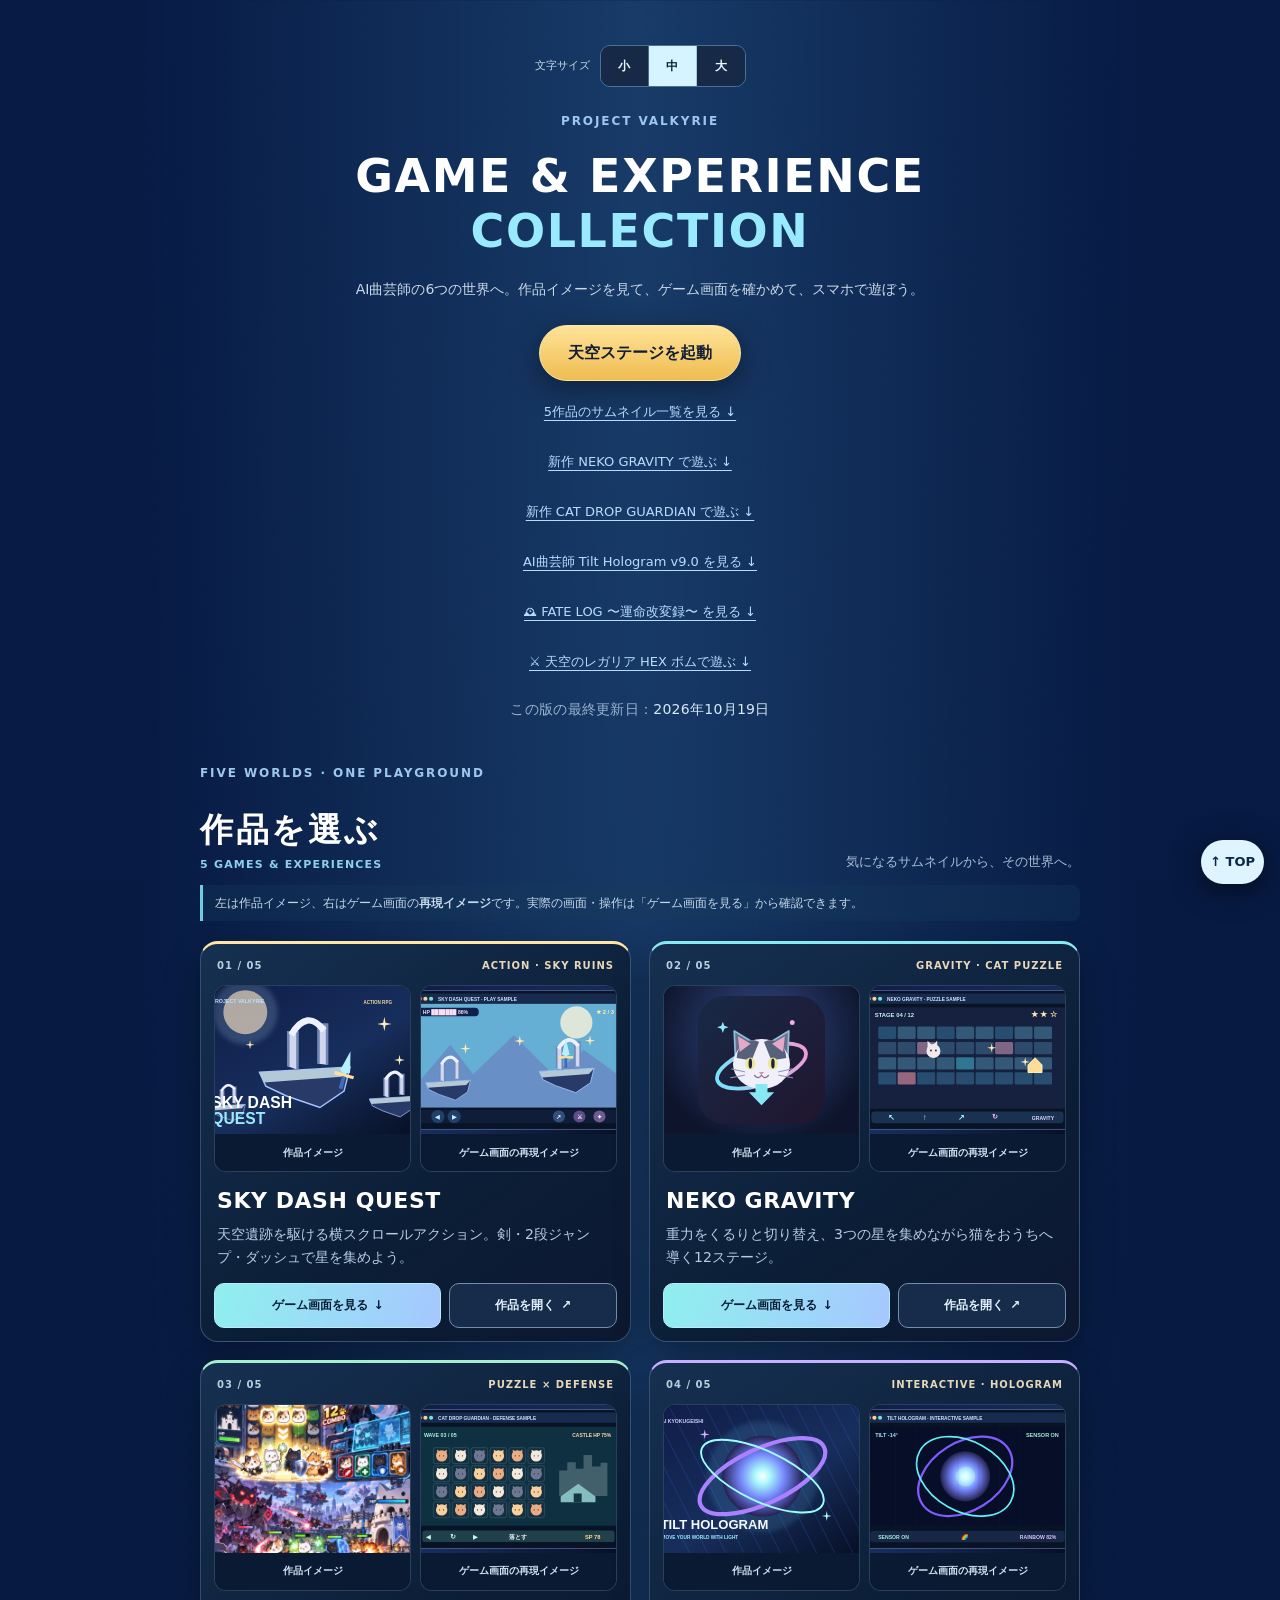
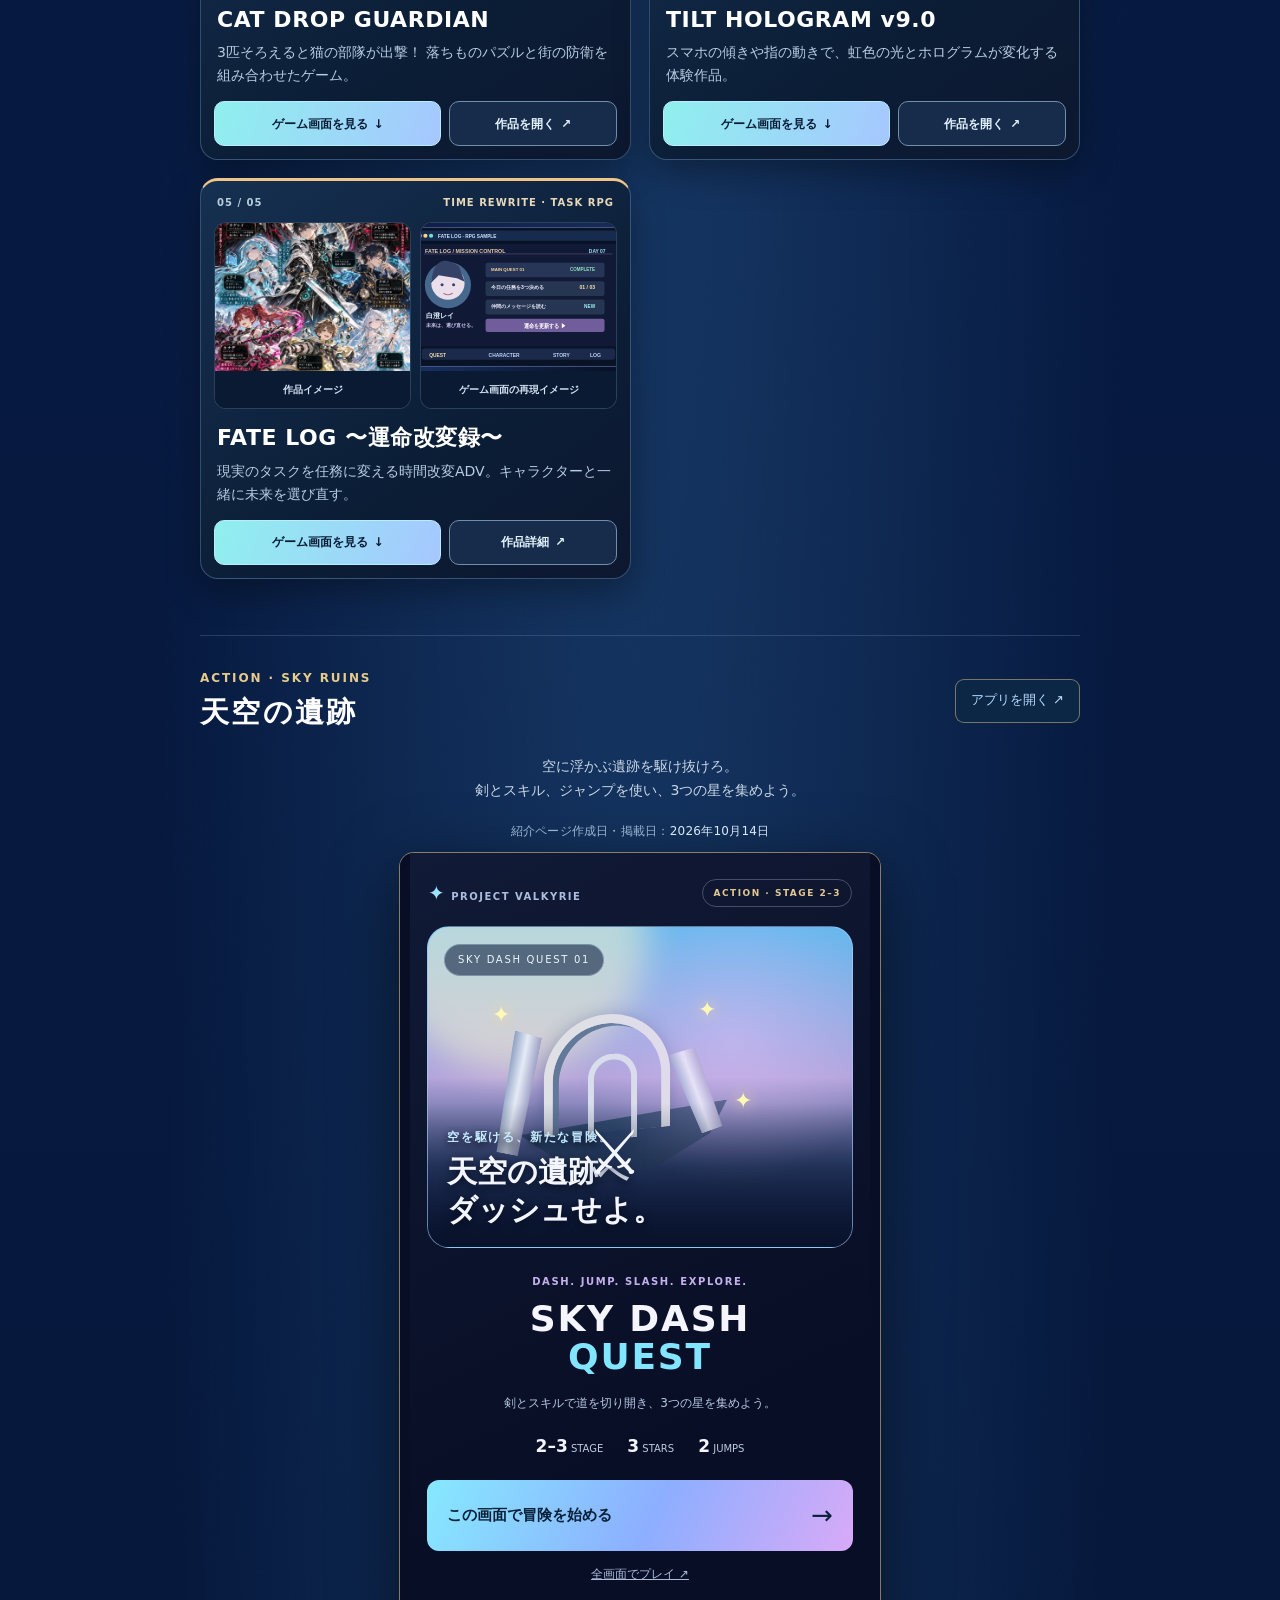
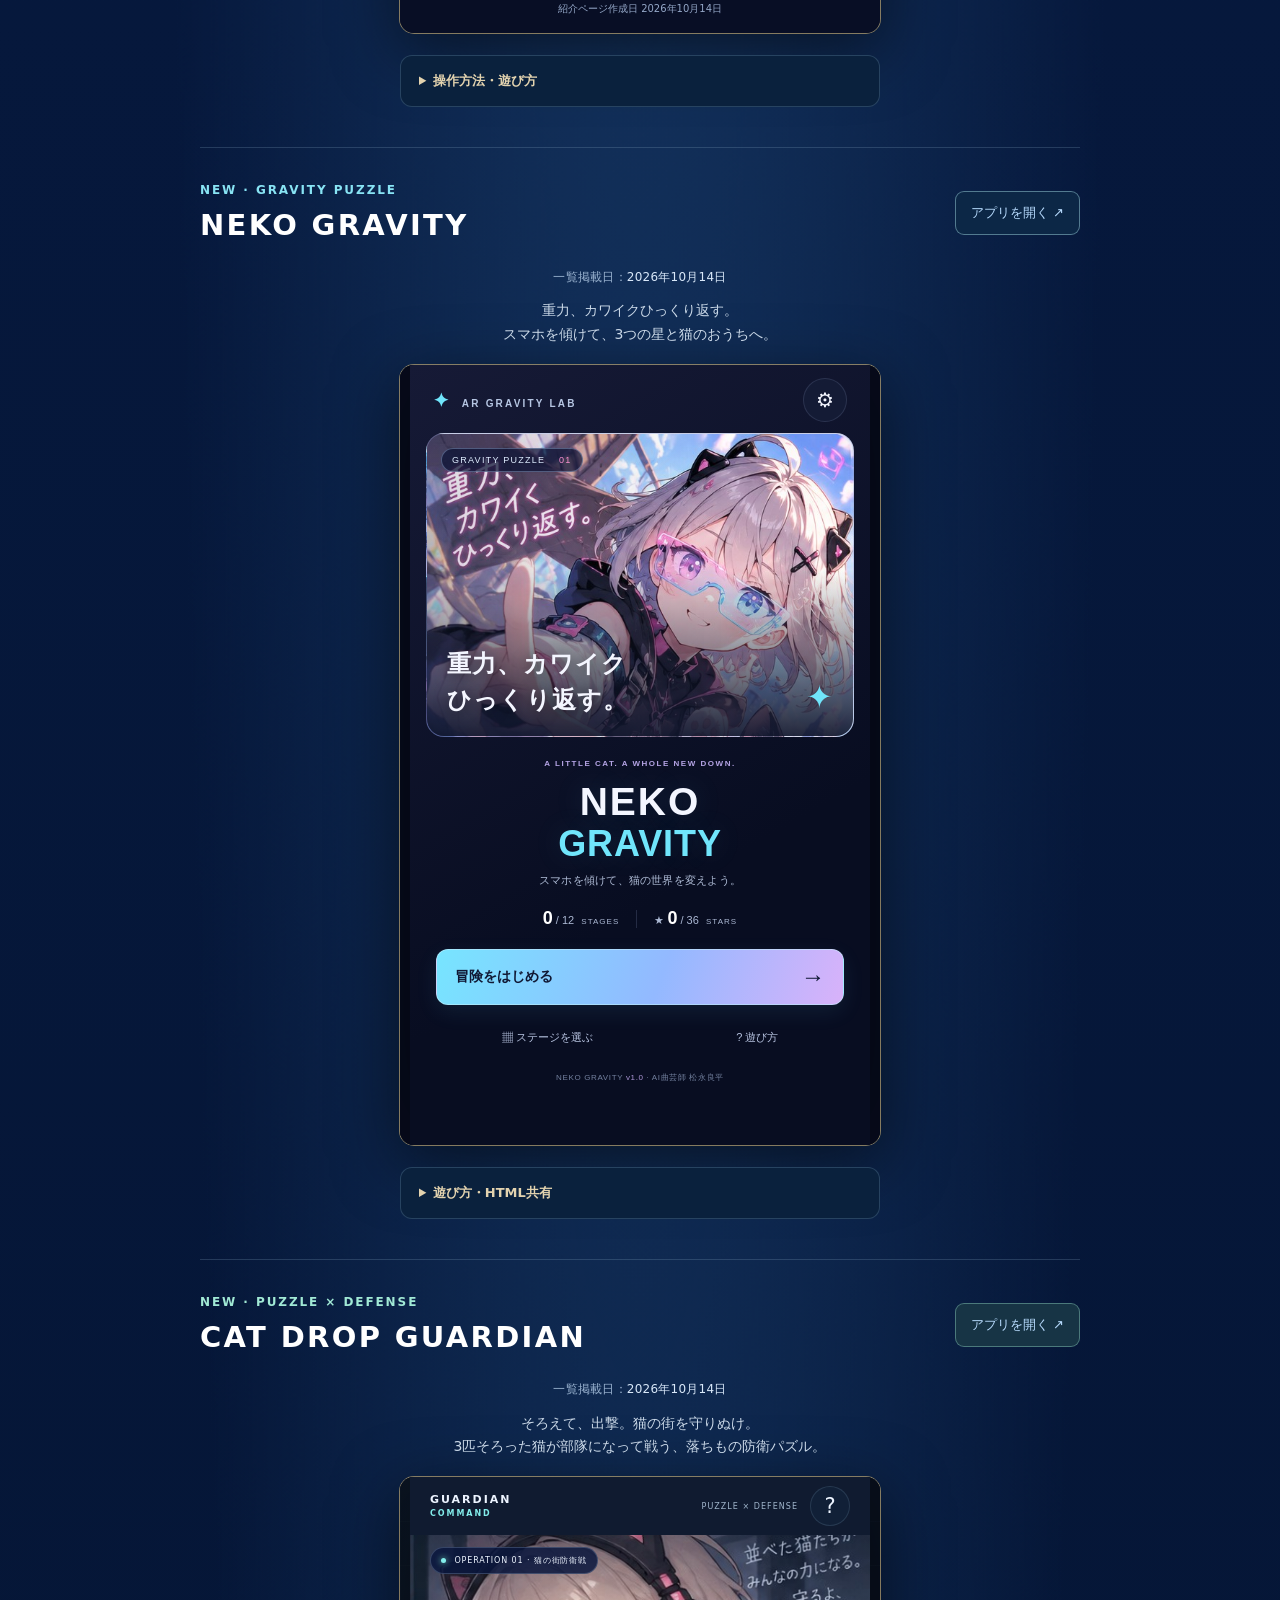
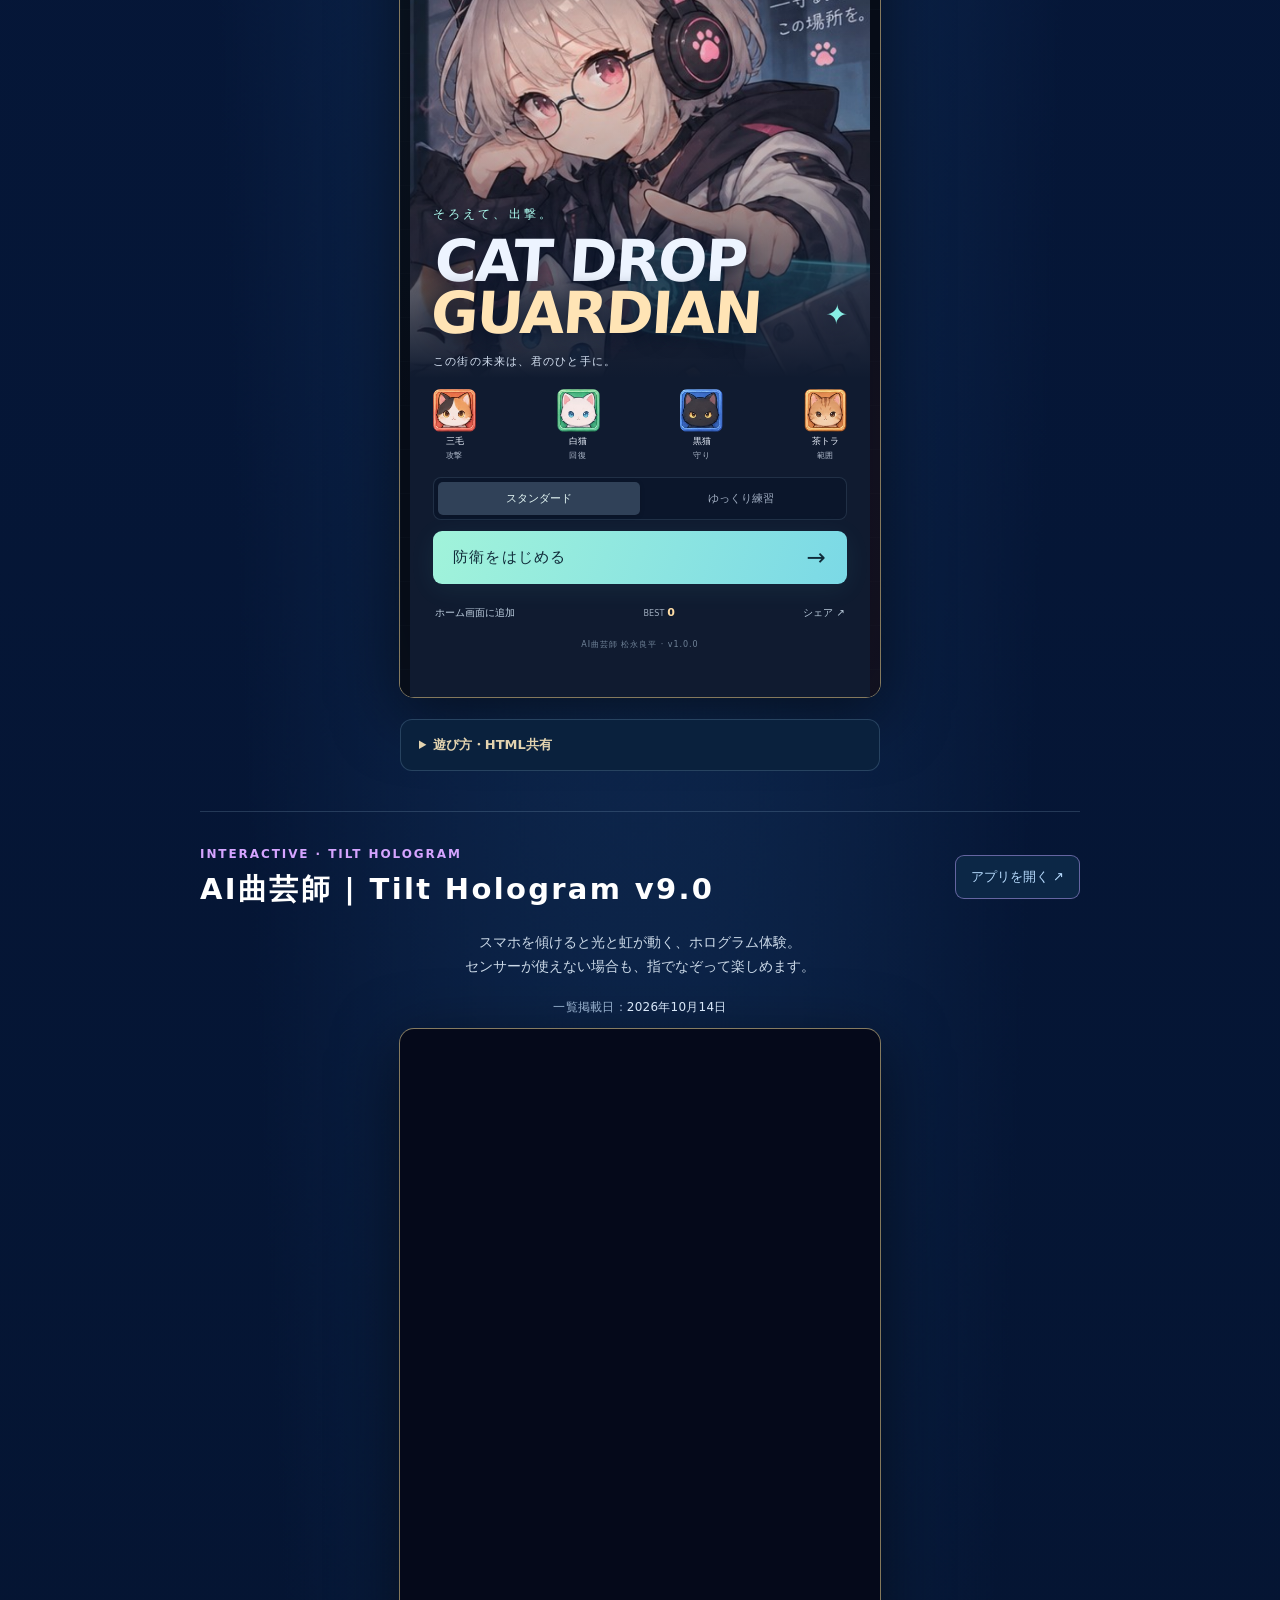
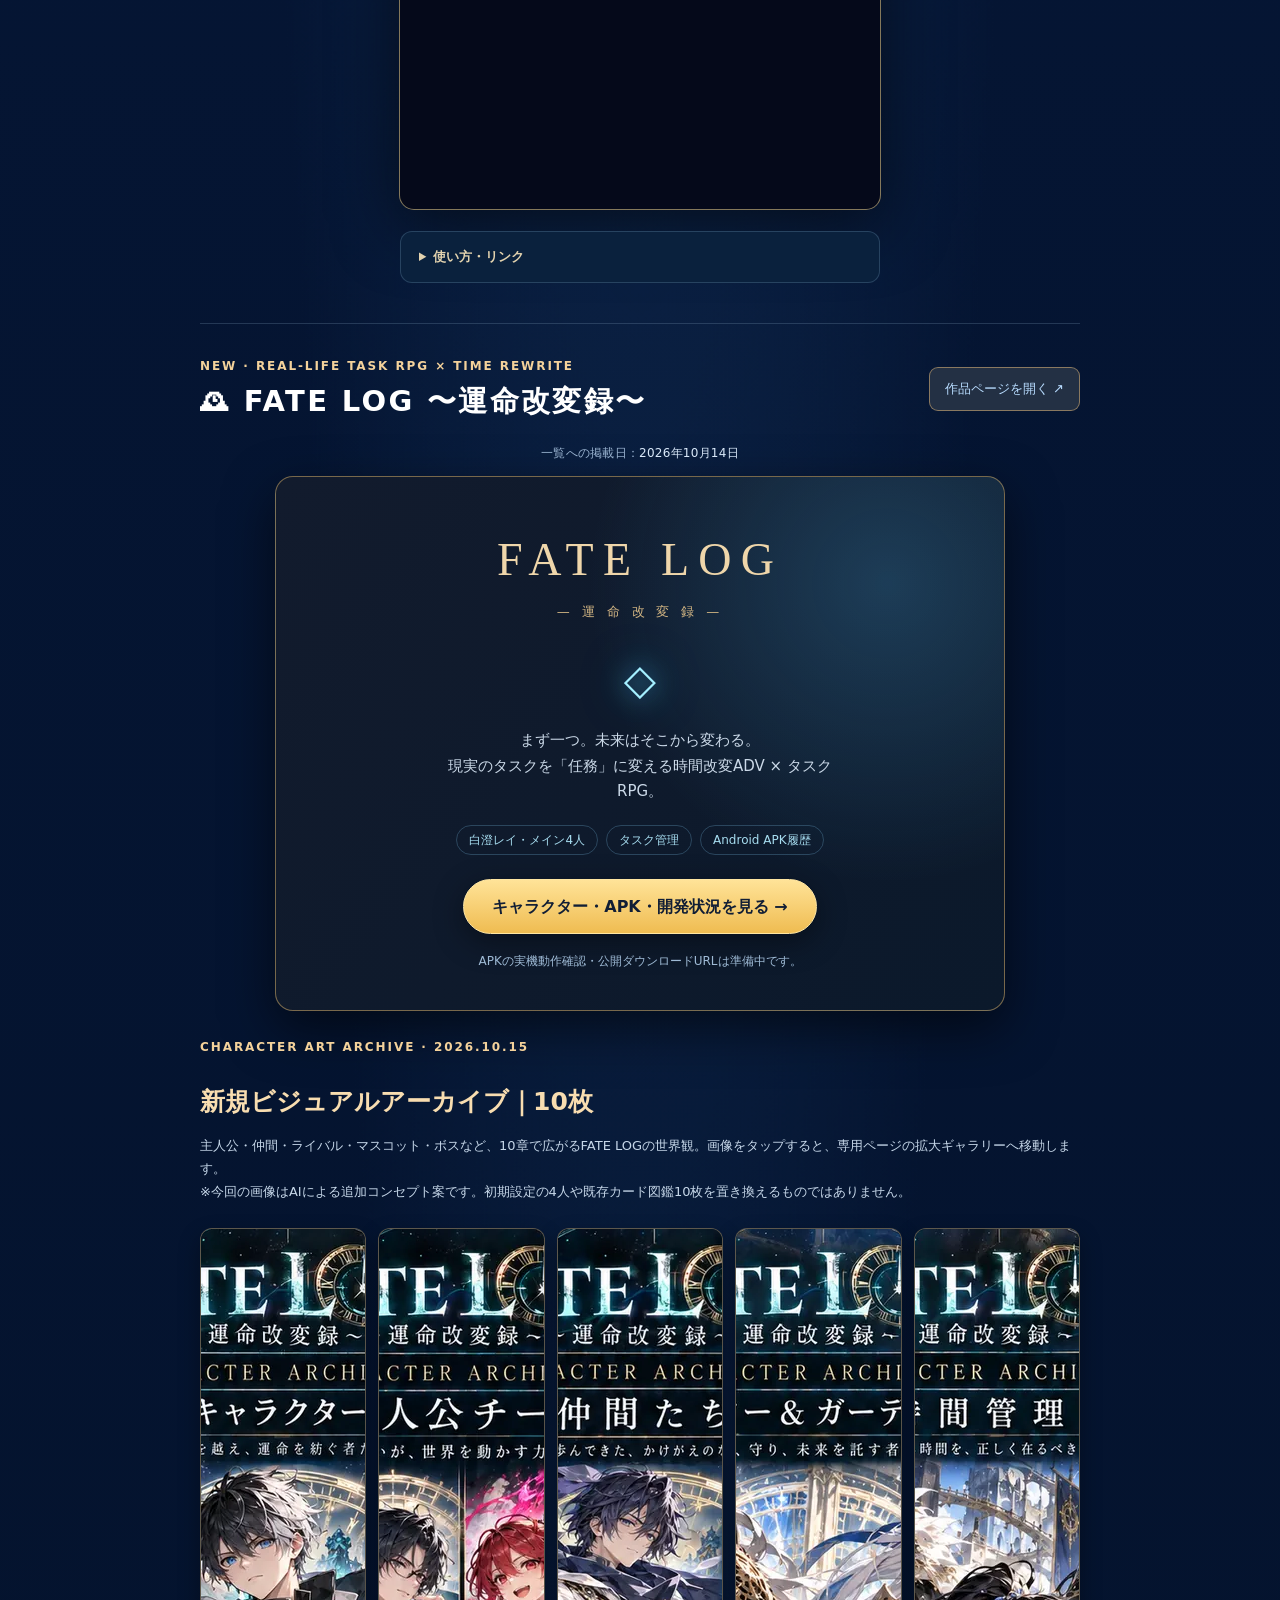
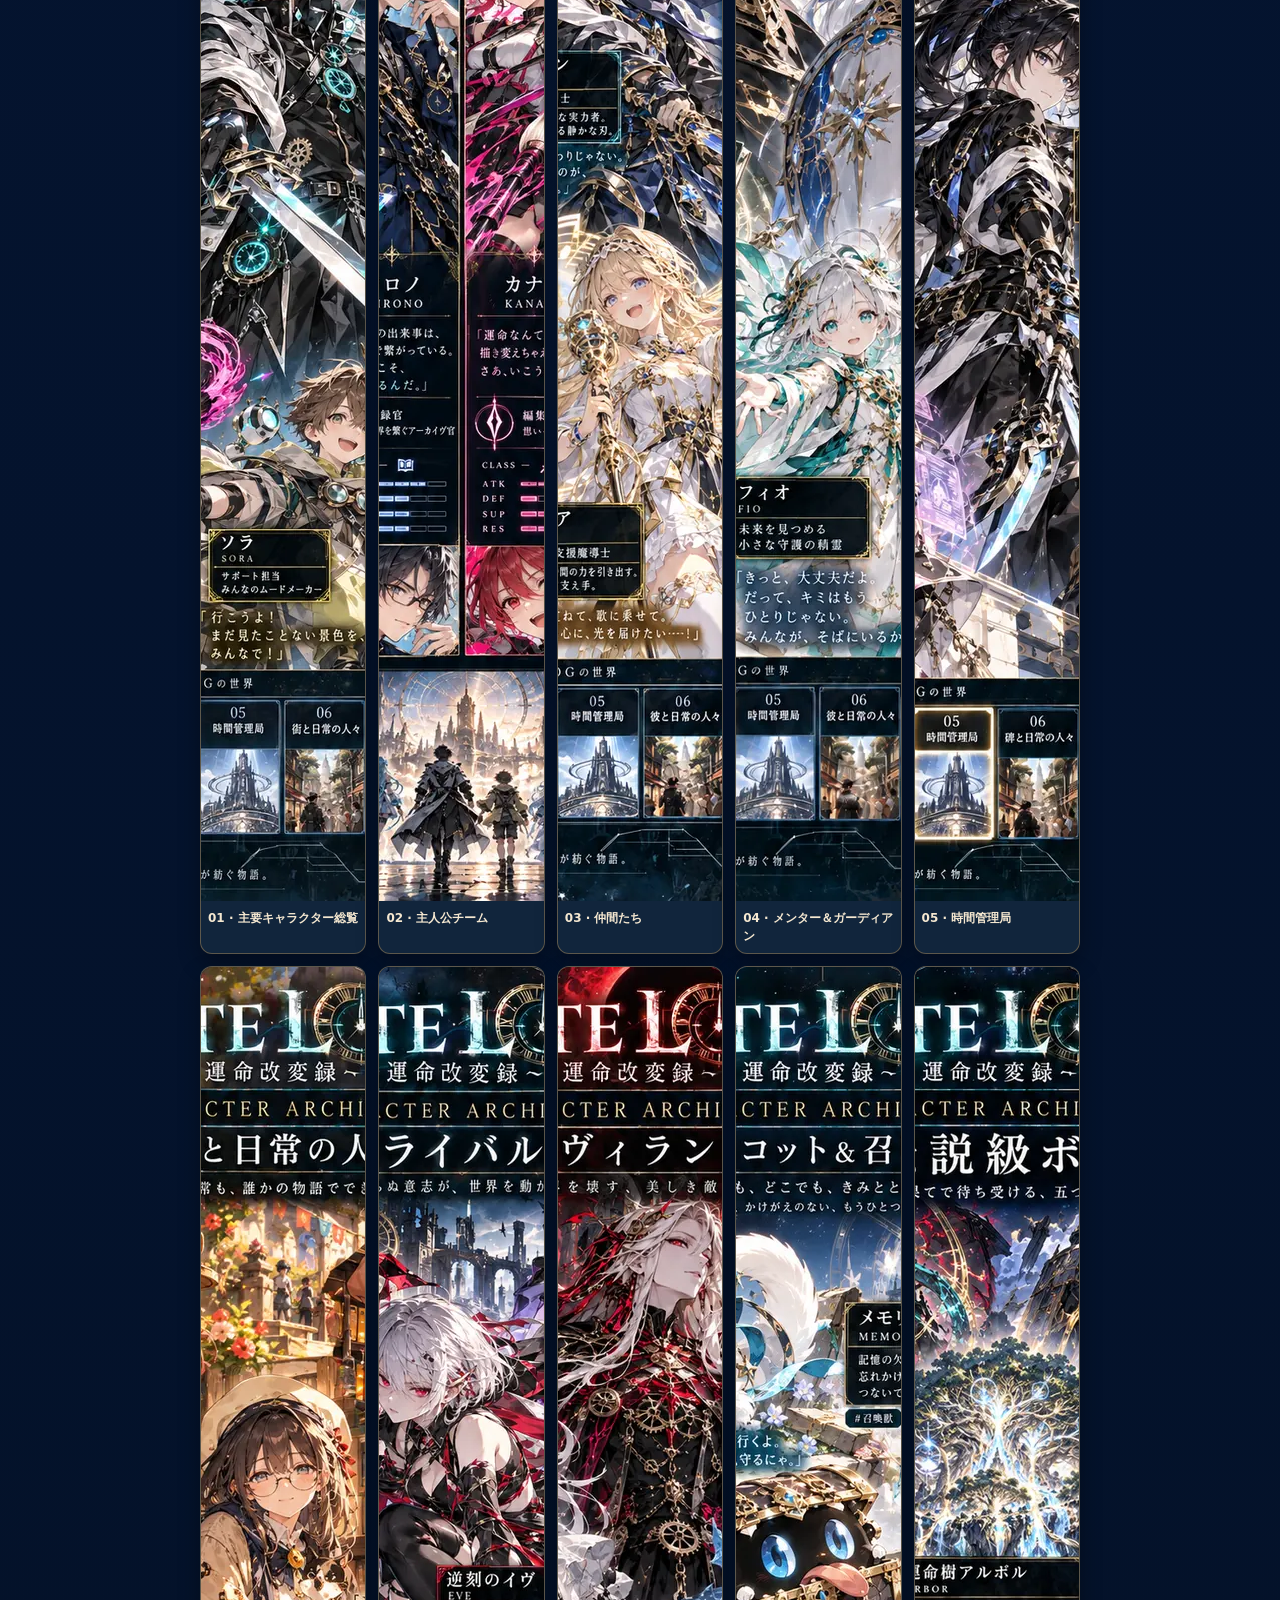
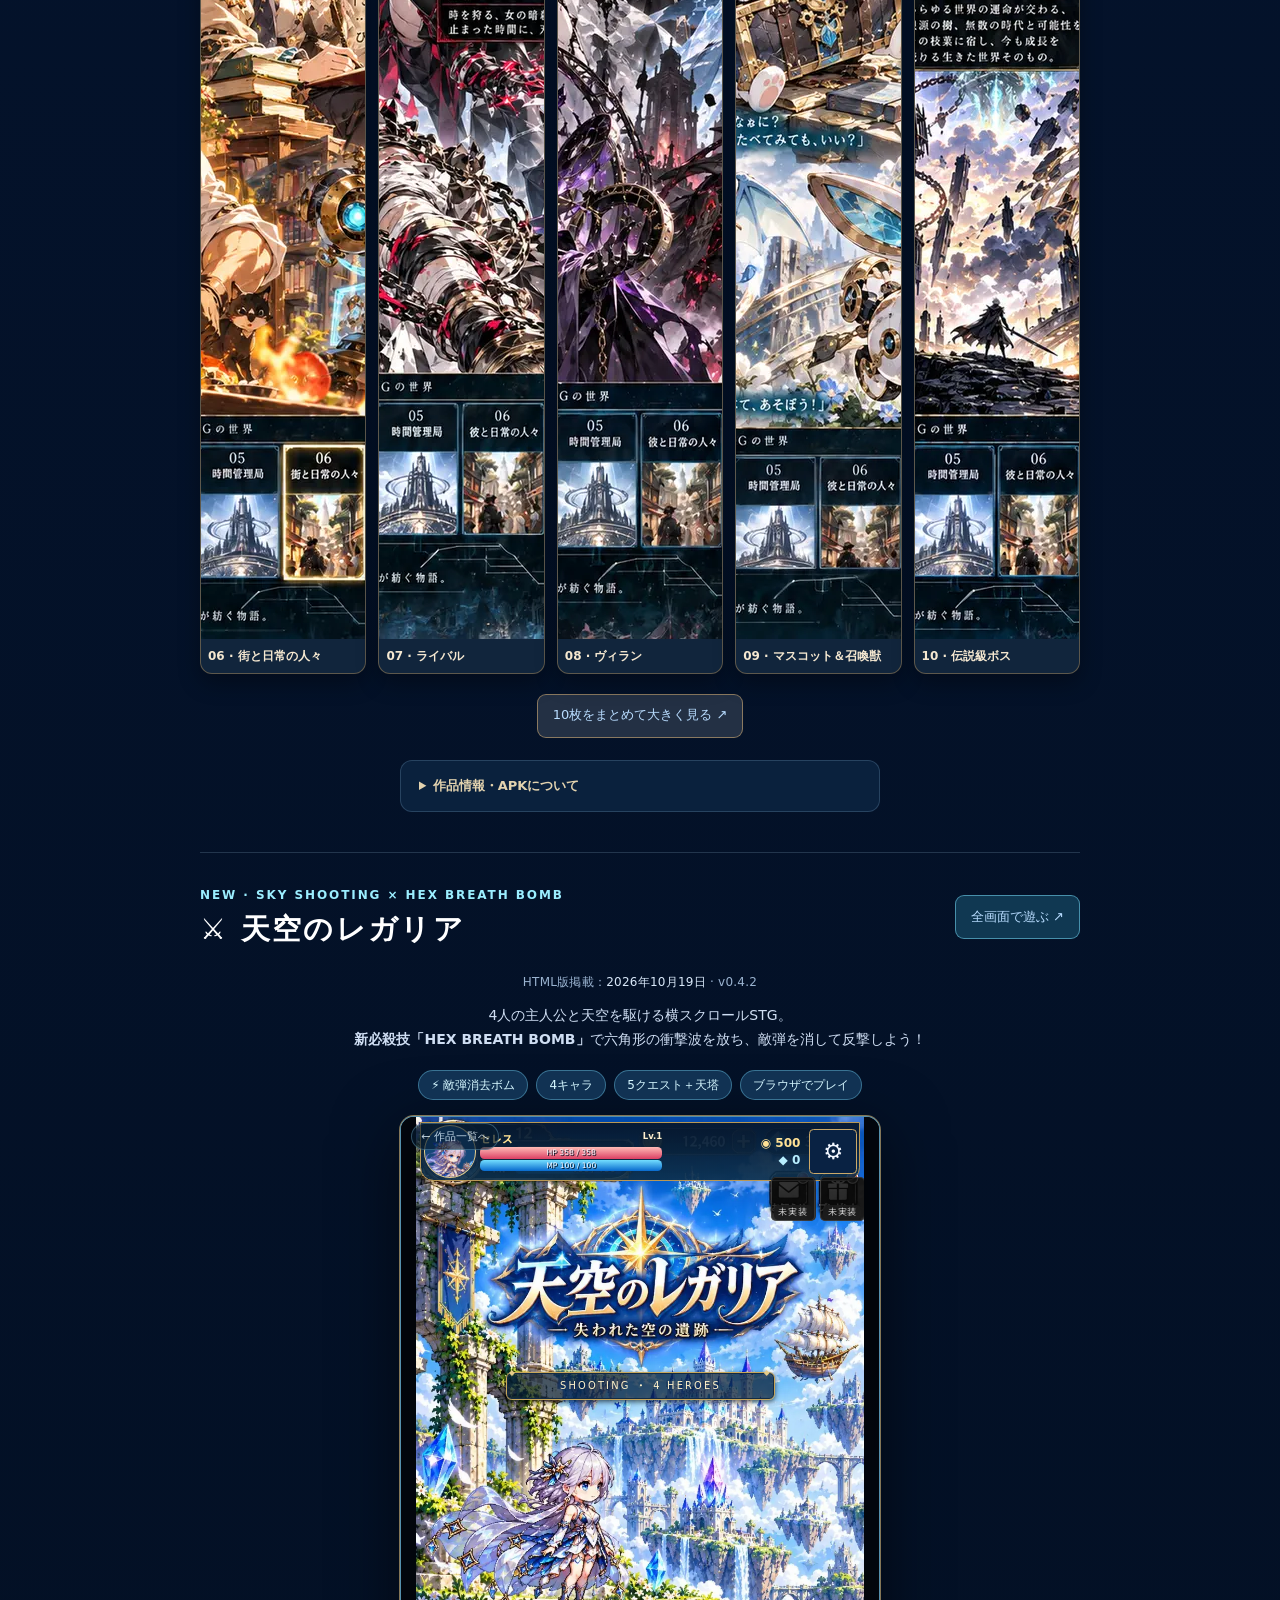
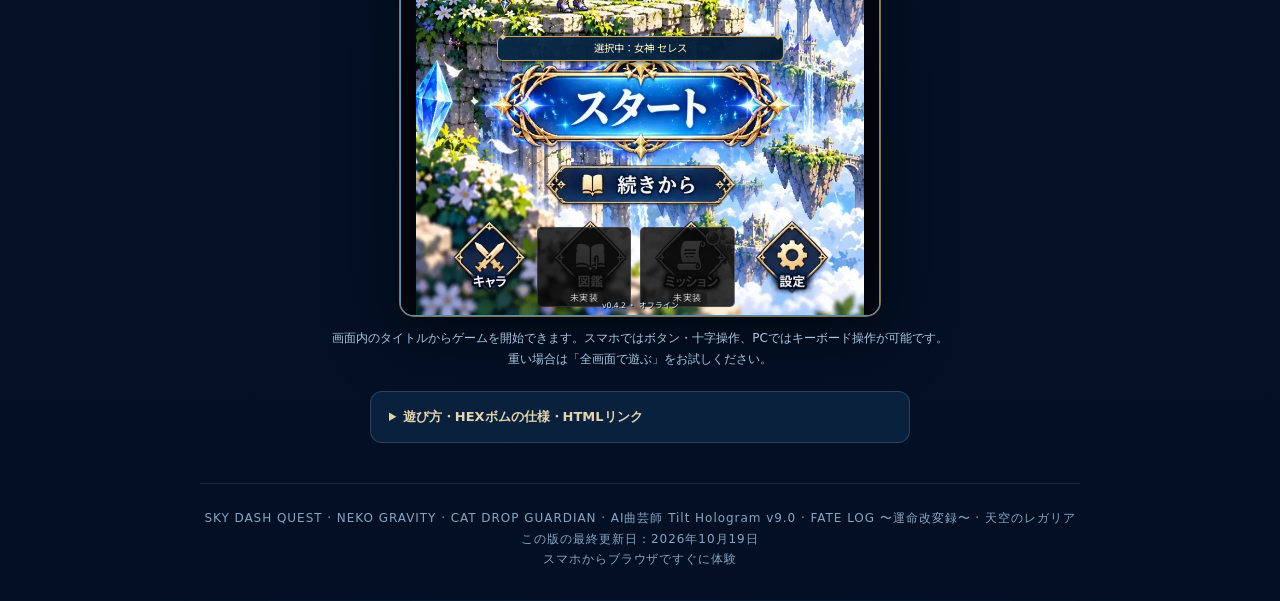
==== commit 98f81539: "Add playable Tenku Regalia v0.4.2 HEX BREATH BOMB to waru page" ====
--- a/index.html
+++ b/index.html
@@ -117,6 +117,17 @@
 @media(max-width:700px){.showcase-grid{grid-template-columns:1fr;gap:14px}.showcase-heading{align-items:start;flex-direction:column;gap:5px}.showcase-heading>p{text-align:left}.intro{padding-top:31px}.showcase{padding-bottom:33px}.showcase-thumb a{aspect-ratio:1.45}}
 @media(max-width:365px){.showcase-card{padding:10px}.thumb-pair{gap:6px}.showcase-thumb figcaption{font-size:10px;min-height:42px}.showcase-actions{grid-template-columns:1fr}.showcase-action{min-height:42px}.site-tools{gap:6px}.back-to-top{right:9px;bottom:9px}}
 @media(prefers-reduced-motion:reduce){:root{scroll-behavior:auto}.showcase-card,.showcase-thumb img{transition:none}}
+
+/* 天空のレガリア HEX BREATH BOMB · 2026-10-19 */
+.regalia-section .eyebrow{color:#9beeff}
+.regalia-section .open-game{border-color:#78defa88;background:#103852}
+.regalia-intro{max-width:650px;margin:0 auto 18px;text-align:center;font-size:calc(14px * var(--font-scale));color:#cfdef3}
+.regalia-frame{width:min(100%,480px);height:800px;aspect-ratio:auto;margin:0 auto;border:1px solid #89dfff99;background:#061832}
+.regalia-tags{display:flex;gap:8px;flex-wrap:wrap;justify-content:center;margin:16px 0}
+.regalia-tags span{font-size:12px;border:1px solid #67bddd77;background:#113253;border-radius:40px;padding:4px 12px;color:#d5f7ff}
+.regalia-notice{font-size:12px;color:#a7c8e2;text-align:center;max-width:620px;margin:12px auto}
+.regalia-section .instructions{max-width:540px}
+@media(max-width:480px){.regalia-frame{width:100%;height:760px}.regalia-tags span{font-size:11px}.regalia-intro{font-size:13px}}
 </style>
 </head>
 <body id="top">
@@ -125,14 +136,15 @@
     <nav class="site-tools" aria-label="表示設定"><span class="site-tools-label">文字サイズ</span><div class="text-buttons" role="group" aria-label="文字サイズ切替"><button type="button" data-font="small" aria-pressed="false">小</button><button type="button" data-font="medium" aria-pressed="true">中</button><button type="button" data-font="large" aria-pressed="false">大</button></div></nav>
     <small>PROJECT VALKYRIE</small>
     <h1>GAME &amp; EXPERIENCE <span style="color:#9aeaff">COLLECTION</span></h1>
-    <p>AI曲芸師の5つの世界へ。作品イメージを見て、ゲーム画面を確かめて、スマホで遊ぼう。</p>
+    <p>AI曲芸師の6つの世界へ。作品イメージを見て、ゲーム画面を確かめて、スマホで遊ぼう。</p>
     <a class="b" href="./sky-dash-quest/">天空ステージを起動</a>
     <a class="sub" href="#works">5作品のサムネイル一覧を見る ↓</a>
     <a class="sub" href="#neko-gravity">新作 NEKO GRAVITY で遊ぶ ↓</a>
     <a class="sub" href="#cat-drop-guardian">新作 CAT DROP GUARDIAN で遊ぶ ↓</a>
     <a class="sub" href="#tilt-hologram">AI曲芸師 Tilt Hologram v9.0 を見る ↓</a>
     <a class="sub" href="#fate-log">🕰 FATE LOG 〜運命改変録〜 を見る ↓</a>
-    <p class="page-date">この版の最終更新日：<time datetime="2026-10-18">2026年10月18日</time></p>
+    <a class="sub" href="#tenku-regalia">⚔ 天空のレガリア HEX ボムで遊ぶ ↓</a>
+    <p class="page-date">この版の最終更新日：<time datetime="2026-10-19">2026年10月19日</time></p>
   </header>
 
   <!-- Showcase added 2026-10-18: key art + clearly labelled illustrated screen concepts -->
@@ -338,7 +350,33 @@
       </dl>
     </details>
   </section>
-  <footer>SKY DASH QUEST · NEKO GRAVITY · CAT DROP GUARDIAN · AI曲芸師 Tilt Hologram v9.0 · FATE LOG 〜運命改変録〜<br>この版の最終更新日：<time datetime="2026-10-15">2026年10月15日</time><br>スマホからブラウザですぐに体験</footer>
+
+  <!-- 天空のレガリア v0.4.2 HTML browser version · appended 2026-10-19 -->
+  <section class="play-section regalia-section" id="tenku-regalia" aria-labelledby="regalia-title">
+    <div class="section-head">
+      <div><p class="eyebrow">NEW · SKY SHOOTING × HEX BREATH BOMB</p><h2 id="regalia-title">⚔ 天空のレガリア</h2></div>
+      <a class="open-game" href="./tenku-regalia/" target="_blank" rel="noopener noreferrer">全画面で遊ぶ ↗</a>
+    </div>
+    <p class="publish-date">HTML版掲載：<time datetime="2026-10-19">2026年10月19日</time> · v0.4.2</p>
+    <p class="regalia-intro">4人の主人公と天空を駆ける横スクロールSTG。<br><strong>新必殺技「HEX BREATH BOMB」</strong>で六角形の衝撃波を放ち、敵弾を消して反撃しよう！</p>
+    <div class="regalia-tags"><span>⚡ 敵弾消去ボム</span><span>4キャラ</span><span>5クエスト＋天塔</span><span>ブラウザでプレイ</span></div>
+    <div class="game-frame regalia-frame">
+      <iframe src="./tenku-regalia/" title="天空のレガリア v0.4.2 HEX BREATH BOMB ブラウザプレイ" loading="lazy" allow="fullscreen" allowfullscreen></iframe>
+    </div>
+    <p class="regalia-notice">画面内のタイトルからゲームを開始できます。スマホではボタン・十字操作、PCではキーボード操作が可能です。重い場合は「全画面で遊ぶ」をお試しください。</p>
+    <details class="instructions">
+      <summary>遊び方・HEXボムの仕様・HTMLリンク</summary>
+      <dl>
+        <dt>開始</dt><dd>タイトル → ホーム → クエスト → 出撃。4人のキャラを切り替えて遊べます。</dd>
+        <dt>スマホ操作</dt><dd>画面の十字パッドまたはドラッグで移動。右側の「攻撃」「スキル」「HEX ボム」などをタップします。</dd>
+        <dt>PC操作</dt><dd>WASD / 矢印で移動、J 射撃、K 剣戟、U/O スキル、B HEX ボム、I 覚醒、Esc 戻る。</dd>
+        <dt>HEX ボム</dt><dd>MP60消費・再使用12秒。自機から約1.2秒の六角形衝撃波。敵弾消去・広範囲ダメージ・短時間無敵。</dd>
+        <dt>セーブ</dt><dd>ブラウザのローカル保存を使用。Androidアプリとセーブは自動同期しません。必要ならゲーム内の設定からバックアップを利用してください。</dd>
+        <dt>共有</dt><dd><a href="./tenku-regalia/" target="_blank" rel="noopener noreferrer">天空のレガリア HTML版を直接開く ↗</a></dd>
+      </dl>
+    </details>
+  </section>
+  <footer>SKY DASH QUEST · NEKO GRAVITY · CAT DROP GUARDIAN · AI曲芸師 Tilt Hologram v9.0 · FATE LOG 〜運命改変録〜 · 天空のレガリア<br>この版の最終更新日：<time datetime="2026-10-19">2026年10月19日</time><br>スマホからブラウザですぐに体験</footer>
 </main>
 <a class="back-to-top" href="#top" aria-label="ページ先頭に戻る">↑ TOP</a>
 
